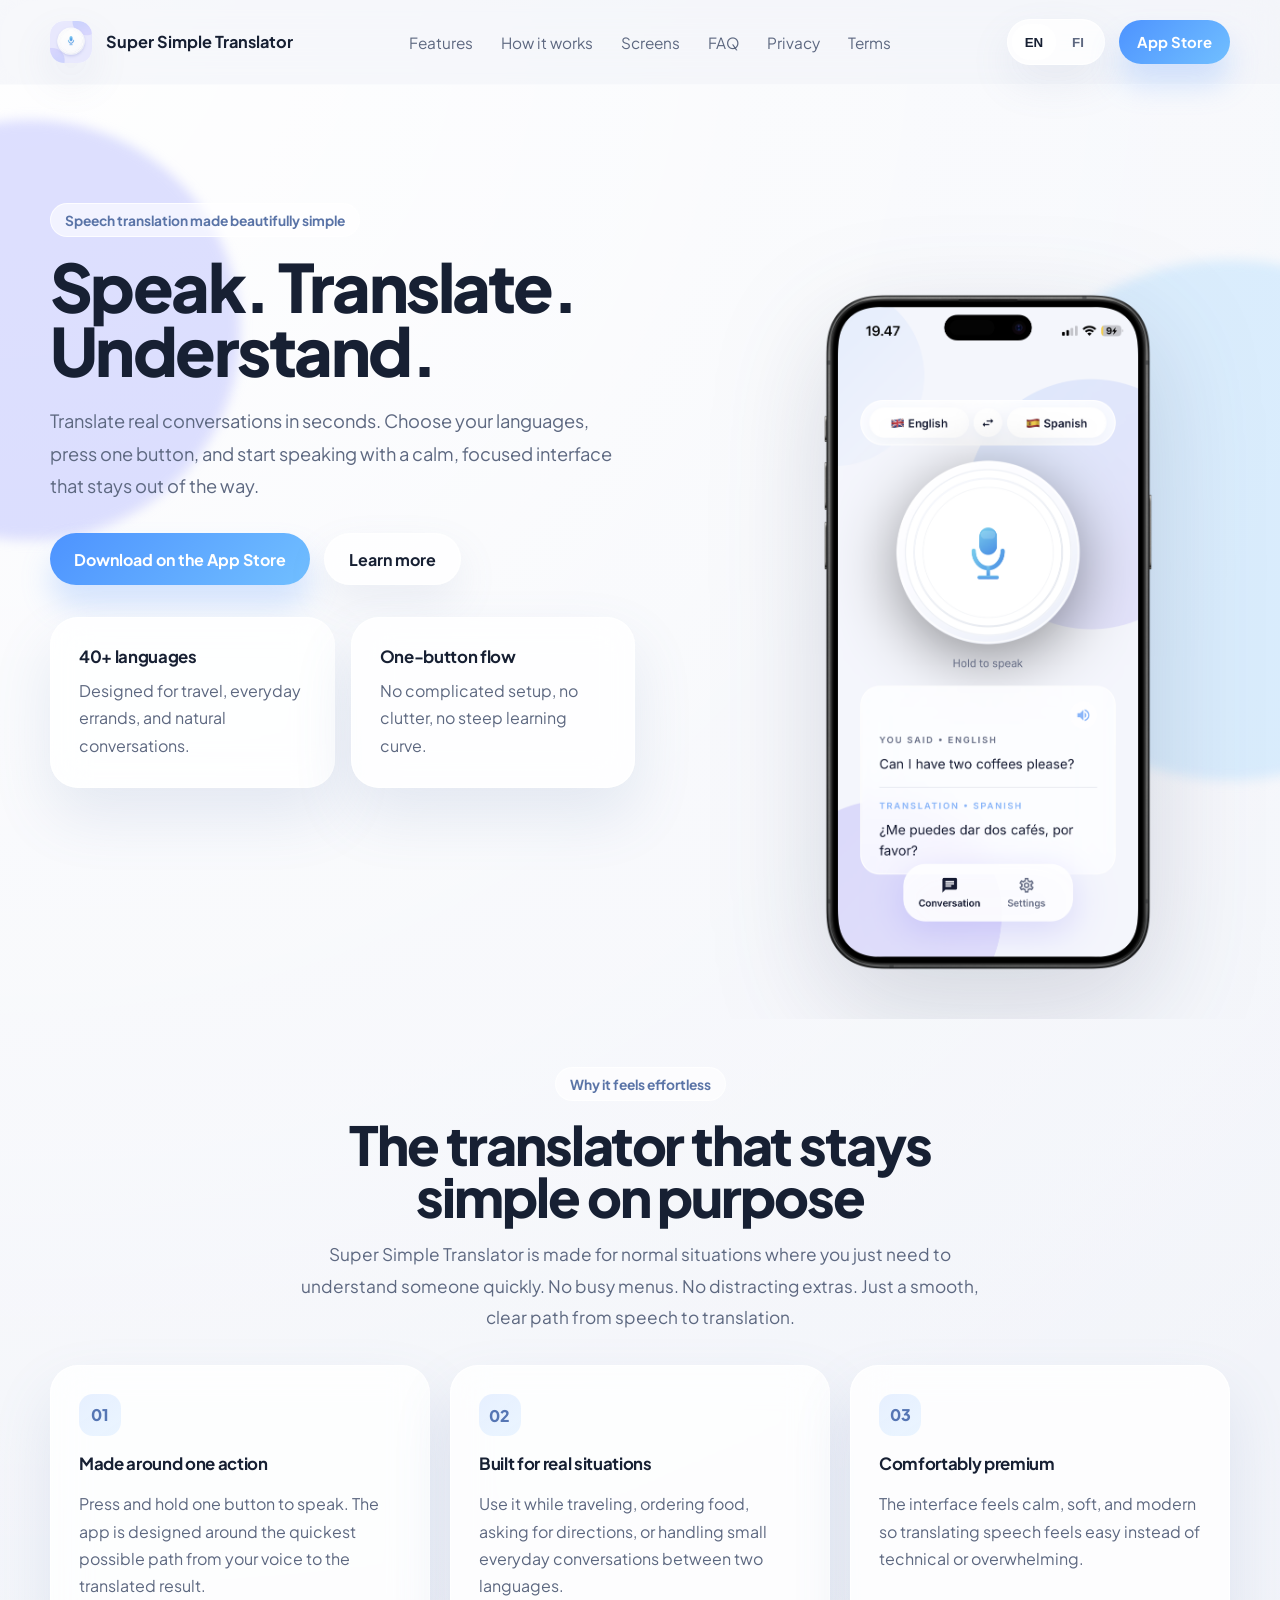
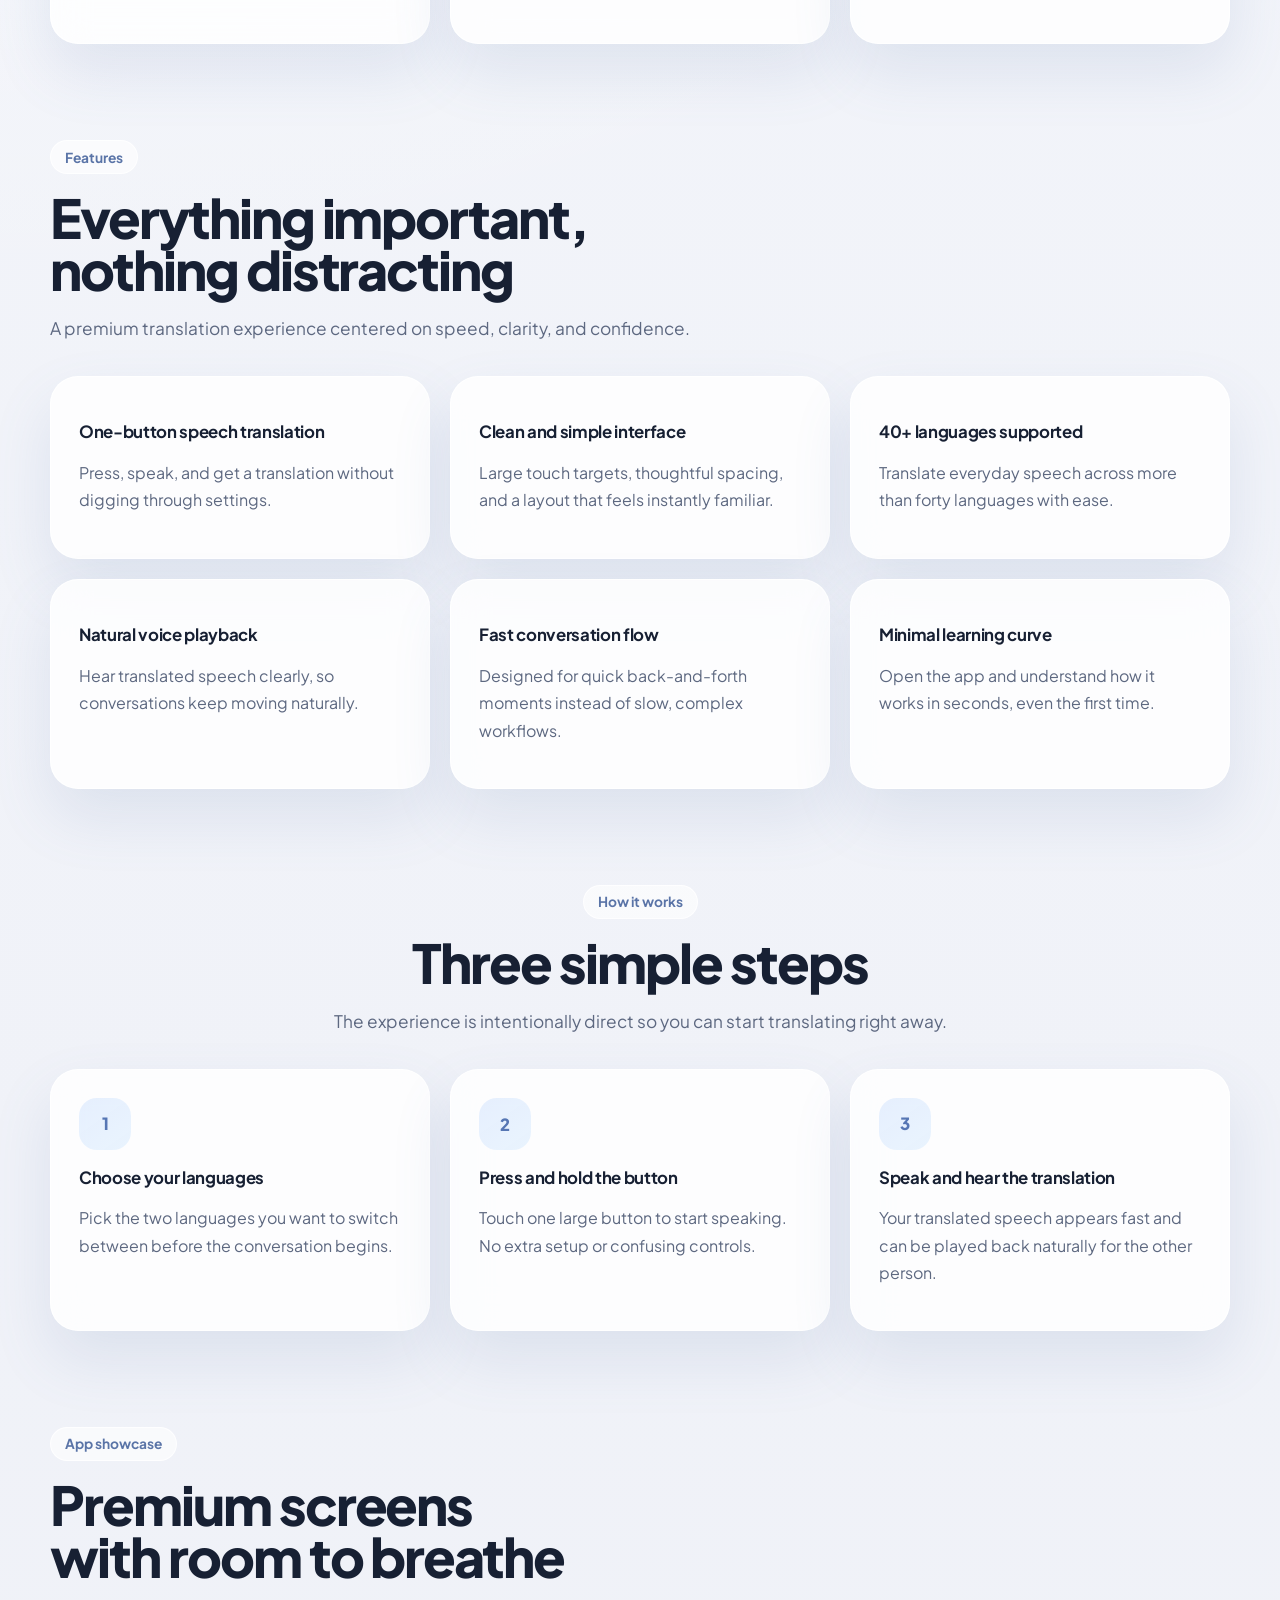
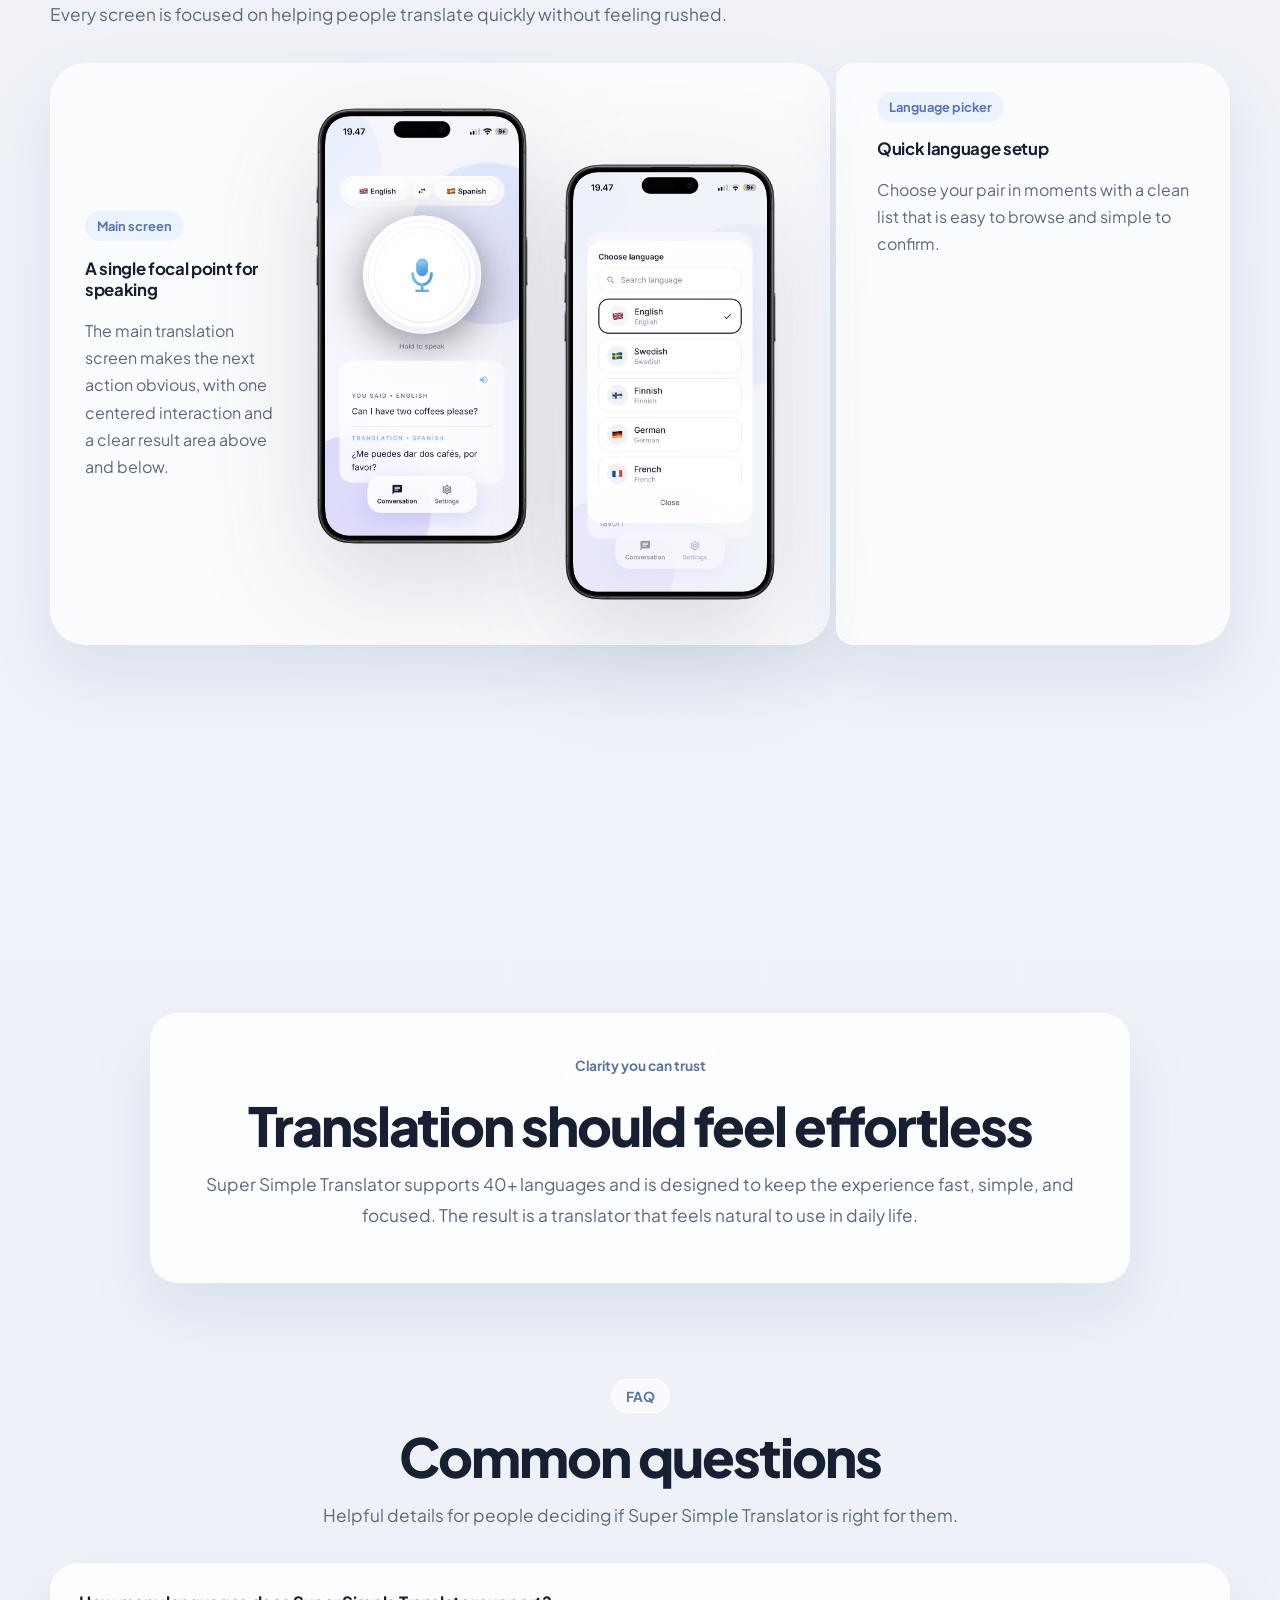
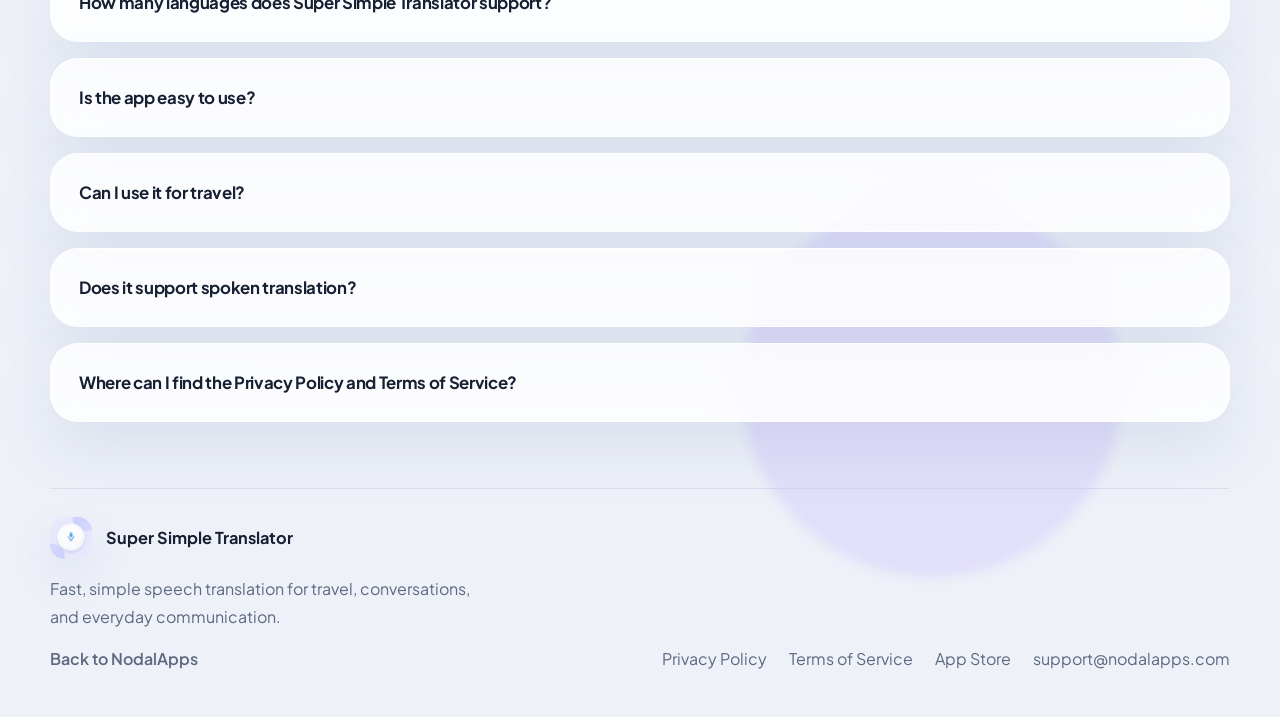
==== supersimpletranslator/index.html @ 5460073d "Move NodalApps link to footer" ====
<!DOCTYPE html>
<html lang="en" data-page="home">
<head>
  <meta charset="UTF-8">
  <meta name="viewport" content="width=device-width, initial-scale=1.0">
  <meta
    name="description"
    content="Super Simple Translator helps you translate speech in seconds. Choose your languages, press one button, and start speaking."
    data-i18n-attr="content"
    data-i18n="meta.description"
  >
  <title data-i18n="meta.title">Super Simple Translator</title>
  <link rel="icon" type="image/png" href="assets/app-icon.png">
  <link rel="apple-touch-icon" href="assets/app-icon.png">
  <link rel="preconnect" href="https://fonts.googleapis.com">
  <link rel="preconnect" href="https://fonts.gstatic.com" crossorigin>
  <link
    href="https://fonts.googleapis.com/css2?family=Plus+Jakarta+Sans:wght@400;500;600;700;800&display=swap"
    rel="stylesheet"
  >
  <link rel="stylesheet" href="styles.css">
</head>
<body>
  <div class="page-shell">
    <div class="ambient ambient-one"></div>
    <div class="ambient ambient-two"></div>
    <div class="ambient ambient-three"></div>

    <header class="site-header">
      <div class="container nav">
        <a class="brand" href="#top" aria-label="Super Simple Translator home">
          <span class="brand-mark brand-mark-image">
            <img src="assets/app-icon.png" alt="Super Simple Translator app icon">
          </span>
          <span class="brand-text-single" data-i18n="brand.full">Super Simple Translator</span>
        </a>

        <nav class="nav-links" aria-label="Primary">
          <a href="#features" data-i18n="nav.features">Features</a>
          <a href="#how-it-works" data-i18n="nav.how">How it works</a>
          <a href="#showcase" data-i18n="nav.screens">Screens</a>
          <a href="#faq" data-i18n="nav.faq">FAQ</a>
          <a href="privacy.html" data-i18n="nav.privacy">Privacy</a>
          <a href="terms.html" data-i18n="nav.terms">Terms</a>
        </nav>

        <div class="nav-actions">
          <div class="language-switcher" aria-label="Website language selector">
            <button class="language-button is-active" type="button" data-lang-choice="en">EN</button>
            <button class="language-button" type="button" data-lang-choice="fi">FI</button>
          </div>
          <a class="button button-small button-primary" href="#download" data-i18n="cta.appStore">App Store</a>
        </div>
      </div>
    </header>

    <main id="top">
      <section class="hero section">
        <div class="container hero-grid">
          <div class="hero-copy">
            <div class="eyebrow" data-i18n="hero.eyebrow">Speech translation made beautifully simple</div>
            <h1 data-i18n="hero.title">Speak. Translate. Understand.</h1>
            <p class="hero-subheadline" data-i18n="hero.subtitle">
              Translate real conversations in seconds. Choose your languages, press one button,
              and start speaking with a calm, focused interface that stays out of the way.
            </p>

            <div class="hero-actions" id="download">
              <a class="button button-primary" href="https://www.apple.com/app-store/" target="_blank" rel="noreferrer" data-i18n="cta.download">
                Download on the App Store
              </a>
              <a class="button button-secondary" href="#features" data-i18n="cta.learnMore">Learn more</a>
            </div>

            <div class="hero-points">
              <div class="soft-card stat-card">
                <strong data-i18n="hero.statLanguagesTitle">40+ languages</strong>
                <span data-i18n="hero.statLanguagesBody">Designed for travel, everyday errands, and natural conversations.</span>
              </div>
              <div class="soft-card stat-card">
                <strong data-i18n="hero.statFlowTitle">One-button flow</strong>
                <span data-i18n="hero.statFlowBody">No complicated setup, no clutter, no steep learning curve.</span>
              </div>
            </div>
          </div>

          <div class="hero-visual">
            <div class="phone-stack">
              <article class="iphone-card phone-primary float-slow screenshot-frame">
                <img src="assets/main-app.png" alt="Super Simple Translator conversation screen">
              </article>

            </div>
          </div>
        </div>
      </section>

      <section class="section">
        <div class="container">
          <div class="section-heading centered">
            <div class="eyebrow" data-i18n="value.eyebrow">Why it feels effortless</div>
            <h2 data-i18n="value.title">The translator that stays simple on purpose</h2>
            <p data-i18n="value.subtitle">
              Super Simple Translator is made for normal situations where you just need to
              understand someone quickly. No busy menus. No distracting extras. Just a smooth,
              clear path from speech to translation.
            </p>
          </div>

          <div class="value-grid">
            <article class="soft-card value-card reveal">
              <div class="icon-badge">01</div>
              <h3 data-i18n="value.card1Title">Made around one action</h3>
              <p data-i18n="value.card1Body">
                Press and hold one button to speak. The app is designed around the quickest
                possible path from your voice to the translated result.
              </p>
            </article>
            <article class="soft-card value-card reveal">
              <div class="icon-badge">02</div>
              <h3 data-i18n="value.card2Title">Built for real situations</h3>
              <p data-i18n="value.card2Body">
                Use it while traveling, ordering food, asking for directions, or handling small
                everyday conversations between two languages.
              </p>
            </article>
            <article class="soft-card value-card reveal">
              <div class="icon-badge">03</div>
              <h3 data-i18n="value.card3Title">Comfortably premium</h3>
              <p data-i18n="value.card3Body">
                The interface feels calm, soft, and modern so translating speech feels easy
                instead of technical or overwhelming.
              </p>
            </article>
          </div>
        </div>
      </section>

      <section class="section" id="features">
        <div class="container">
          <div class="section-heading">
            <div class="eyebrow" data-i18n="features.eyebrow">Features</div>
            <h2 data-i18n="features.title">Everything important, nothing distracting</h2>
            <p data-i18n="features.subtitle">A premium translation experience centered on speed, clarity, and confidence.</p>
          </div>

          <div class="features-grid">
            <article class="soft-card feature-card reveal">
              <h3 data-i18n="features.card1Title">One-button speech translation</h3>
              <p data-i18n="features.card1Body">Press, speak, and get a translation without digging through settings.</p>
            </article>
            <article class="soft-card feature-card reveal">
              <h3 data-i18n="features.card2Title">Clean and simple interface</h3>
              <p data-i18n="features.card2Body">Large touch targets, thoughtful spacing, and a layout that feels instantly familiar.</p>
            </article>
            <article class="soft-card feature-card reveal">
              <h3 data-i18n="features.card3Title">40+ languages supported</h3>
              <p data-i18n="features.card3Body">Translate everyday speech across more than forty languages with ease.</p>
            </article>
            <article class="soft-card feature-card reveal">
              <h3 data-i18n="features.card4Title">Natural voice playback</h3>
              <p data-i18n="features.card4Body">Hear translated speech clearly, so conversations keep moving naturally.</p>
            </article>
            <article class="soft-card feature-card reveal">
              <h3 data-i18n="features.card5Title">Fast conversation flow</h3>
              <p data-i18n="features.card5Body">Designed for quick back-and-forth moments instead of slow, complex workflows.</p>
            </article>
            <article class="soft-card feature-card reveal">
              <h3 data-i18n="features.card6Title">Minimal learning curve</h3>
              <p data-i18n="features.card6Body">Open the app and understand how it works in seconds, even the first time.</p>
            </article>
          </div>
        </div>
      </section>

      <section class="section" id="how-it-works">
        <div class="container">
          <div class="section-heading centered narrow">
            <div class="eyebrow" data-i18n="steps.eyebrow">How it works</div>
            <h2 data-i18n="steps.title">Three simple steps</h2>
            <p data-i18n="steps.subtitle">The experience is intentionally direct so you can start translating right away.</p>
          </div>

          <div class="steps-grid">
            <article class="soft-card step-card reveal">
              <span class="step-number">1</span>
              <h3 data-i18n="steps.card1Title">Choose your languages</h3>
              <p data-i18n="steps.card1Body">Pick the two languages you want to switch between before the conversation begins.</p>
            </article>
            <article class="soft-card step-card reveal">
              <span class="step-number">2</span>
              <h3 data-i18n="steps.card2Title">Press and hold the button</h3>
              <p data-i18n="steps.card2Body">Touch one large button to start speaking. No extra setup or confusing controls.</p>
            </article>
            <article class="soft-card step-card reveal">
              <span class="step-number">3</span>
              <h3 data-i18n="steps.card3Title">Speak and hear the translation</h3>
              <p data-i18n="steps.card3Body">Your translated speech appears fast and can be played back naturally for the other person.</p>
            </article>
          </div>
        </div>
      </section>

      <section class="section showcase-section" id="showcase">
        <div class="container">
          <div class="section-heading">
            <div class="eyebrow" data-i18n="showcase.eyebrow">App showcase</div>
            <h2 data-i18n="showcase.title">Premium screens with room to breathe</h2>
            <p data-i18n="showcase.subtitle">Every screen is focused on helping people translate quickly without feeling rushed.</p>
          </div>

          <div class="showcase-grid">
            <article class="showcase-card large-card reveal">
              <div class="showcase-copy">
                <span class="mini-pill" data-i18n="showcase.mainPill">Main screen</span>
                <h3 data-i18n="showcase.mainTitle">A single focal point for speaking</h3>
                <p data-i18n="showcase.mainBody">
                  The main translation screen makes the next action obvious, with one centered
                  interaction and a clear result area above and below.
                </p>
              </div>
              <div class="showcase-visual">
                <div class="showcase-phone-grid">
                  <div class="screenshot-frame screenshot-frame-compact">
                    <img src="assets/main-app.png" alt="Main conversation screen in Super Simple Translator">
                  </div>
                  <div class="screenshot-frame screenshot-frame-compact screenshot-offset">
                    <img src="assets/languages-preview.png" alt="Language selection screen in Super Simple Translator">
                  </div>
                </div>
              </div>
            </article>

            <article class="showcase-card reveal showcase-side-card">
              <span class="mini-pill" data-i18n="showcase.card1Pill">Language picker</span>
              <h3 data-i18n="showcase.card1Title">Quick language setup</h3>
              <p data-i18n="showcase.card1Body">Choose your pair in moments with a clean list that is easy to browse and simple to confirm.</p>
            </article>

            <article class="showcase-card reveal">
              <span class="mini-pill" data-i18n="showcase.card2Pill">Playback</span>
              <h3 data-i18n="showcase.card2Title">Hear it back naturally</h3>
              <p data-i18n="showcase.card2Body">Spoken translations help keep face-to-face communication smooth when time matters.</p>
            </article>

            <article class="showcase-card reveal">
              <span class="mini-pill" data-i18n="showcase.card3Pill">Focused UI</span>
              <h3 data-i18n="showcase.card3Title">Distraction-free by design</h3>
              <p data-i18n="showcase.card3Body">Soft cards, generous spacing, and minimal controls create a more relaxed experience.</p>
            </article>
          </div>
        </div>
      </section>

      <section class="section">
        <div class="container trust-panel soft-card">
          <div>
            <div class="eyebrow" data-i18n="trust.eyebrow">Clarity you can trust</div>
            <h2 data-i18n="trust.title">Translation should feel effortless</h2>
          </div>
          <p data-i18n="trust.body">
            Super Simple Translator supports 40+ languages and is designed to keep the experience
            fast, simple, and focused. The result is a translator that feels natural to use in daily life.
          </p>
        </div>
      </section>

      <section class="section" id="faq">
        <div class="container">
          <div class="section-heading centered narrow">
            <div class="eyebrow" data-i18n="faq.eyebrow">FAQ</div>
            <h2 data-i18n="faq.title">Common questions</h2>
            <p data-i18n="faq.subtitle">Helpful details for people deciding if Super Simple Translator is right for them.</p>
          </div>

          <div class="faq-list">
            <details class="soft-card faq-item reveal">
              <summary data-i18n="faq.q1">How many languages does Super Simple Translator support?</summary>
              <p data-i18n="faq.a1">Super Simple Translator supports 40+ languages for quick and simple speech translation.</p>
            </details>
            <details class="soft-card faq-item reveal">
              <summary data-i18n="faq.q2">Is the app easy to use?</summary>
              <p data-i18n="faq.a2">Yes. The experience is designed around a simple flow: choose your languages, press one button, and speak.</p>
            </details>
            <details class="soft-card faq-item reveal">
              <summary data-i18n="faq.q3">Can I use it for travel?</summary>
              <p data-i18n="faq.a3">Yes. It is especially useful for travel, short conversations, asking for directions, and everyday errands.</p>
            </details>
            <details class="soft-card faq-item reveal">
              <summary data-i18n="faq.q4">Does it support spoken translation?</summary>
              <p data-i18n="faq.a4">Yes. The app is built for speech translation and includes natural voice playback to help conversations continue smoothly.</p>
            </details>
            <details class="soft-card faq-item reveal">
              <summary data-i18n="faq.q5">Where can I find the Privacy Policy and Terms of Service?</summary>
              <p data-i18n="faq.a5">You can access both from the footer and navigation links on this site.</p>
            </details>
          </div>
        </div>
      </section>
    </main>

    <footer class="site-footer">
      <div class="container footer-grid">
        <div>
          <a class="brand footer-brand" href="#top">
            <span class="brand-mark brand-mark-image">
              <img src="assets/app-icon.png" alt="Super Simple Translator app icon">
            </span>
            <span class="brand-text-single" data-i18n="brand.full">Super Simple Translator</span>
          </a>
          <p class="footer-copy" data-i18n="footer.copy">
            Fast, simple speech translation for travel, conversations, and everyday communication.
          </p>
          <a class="footer-home-link" href="/">Back to NodalApps</a>
        </div>

        <div class="footer-links">
          <a href="privacy.html" data-i18n="footer.privacy">Privacy Policy</a>
          <a href="terms.html" data-i18n="footer.terms">Terms of Service</a>
          <a href="https://www.apple.com/app-store/" target="_blank" rel="noreferrer" data-i18n="footer.appStore">App Store</a>
          <a href="mailto:support@nodalapps.com">support@nodalapps.com</a>
        </div>
      </div>
    </footer>
  </div>

  <script src="script.js"></script>
</body>
</html>
---- supersimpletranslator/styles.css ----
:root {
  --bg: #f0f2f8;
  --surface: rgba(255, 255, 255, 0.82);
  --text: #172033;
  --muted: #5d6880;
  --shadow: 0 28px 60px rgba(102, 126, 176, 0.14);
  --shadow-soft: 0 18px 40px rgba(122, 141, 181, 0.12);
  --primary: #6ca8ff;
  --primary-strong: #4d93ff;
  --secondary: #8f9fff;
  --cyan: #82dff4;
  --blob-a: rgba(164, 169, 255, 0.36);
  --blob-b: rgba(160, 214, 255, 0.34);
  --blob-c: rgba(203, 187, 255, 0.34);
  --radius-xl: 36px;
  --radius-lg: 28px;
  --container: 1180px;
}

*,
*::before,
*::after {
  box-sizing: border-box;
}

html {
  scroll-behavior: smooth;
}

body {
  margin: 0;
  font-family: "Plus Jakarta Sans", "SF Pro Display", "Segoe UI", sans-serif;
  color: var(--text);
  background:
    radial-gradient(circle at top left, rgba(255, 255, 255, 0.95), transparent 34%),
    linear-gradient(180deg, #f4f6fb 0%, var(--bg) 50%, #eef1f8 100%);
  min-height: 100vh;
}

a {
  color: inherit;
  text-decoration: none;
}

a,
button,
summary {
  -webkit-tap-highlight-color: transparent;
}

a:focus-visible,
button:focus-visible,
summary:focus-visible {
  outline: 2px solid rgba(92, 145, 255, 0.8);
  outline-offset: 4px;
}

.page-shell,
.legal-shell {
  position: relative;
  overflow: hidden;
}

.container {
  width: min(calc(100% - 40px), var(--container));
  margin: 0 auto;
}

.section {
  position: relative;
  padding: 48px 0;
}

.site-header {
  position: sticky;
  top: 0;
  z-index: 30;
  backdrop-filter: blur(20px);
  background: rgba(240, 242, 248, 0.55);
  border-bottom: 1px solid rgba(255, 255, 255, 0.4);
}

.nav {
  display: flex;
  align-items: center;
  justify-content: space-between;
  gap: 24px;
  min-height: 84px;
}

.brand {
  display: inline-flex;
  align-items: center;
  gap: 14px;
  flex-shrink: 0;
}

.brand-mark {
  width: 42px;
  height: 42px;
  border-radius: 14px;
  position: relative;
  background: linear-gradient(145deg, rgba(255, 255, 255, 0.96), rgba(214, 228, 255, 0.92));
  box-shadow: inset 0 1px 0 rgba(255, 255, 255, 0.9), var(--shadow-soft);
}

.brand-mark span {
  position: absolute;
  inset: 10px;
  border-radius: 12px;
}

.brand-mark-image {
  overflow: hidden;
  background: rgba(255, 255, 255, 0.72);
}

.brand-mark-image img {
  width: 100%;
  height: 100%;
  object-fit: cover;
  display: block;
}

.brand-mark span:first-child {
  background: linear-gradient(145deg, rgba(117, 167, 255, 0.95), rgba(132, 222, 245, 0.95));
  transform: translate(-3px, 3px);
}

.brand-mark span:last-child {
  background: linear-gradient(145deg, rgba(151, 166, 255, 0.98), rgba(191, 176, 255, 0.98));
  transform: translate(5px, -5px);
  mix-blend-mode: multiply;
}

.brand-text {
  display: grid;
  gap: 2px;
  font-size: 0.85rem;
  color: var(--muted);
}

.brand-text strong {
  font-size: 0.98rem;
  color: var(--text);
}

.brand-text-single {
  display: inline-flex;
  align-items: center;
  font-size: 1.02rem;
  line-height: 1;
  font-weight: 700;
  color: var(--text);
  white-space: nowrap;
}

.nav-links {
  display: flex;
  align-items: center;
  justify-content: center;
  flex: 1;
  gap: 28px;
  color: var(--muted);
  font-size: 0.96rem;
}

.nav-actions {
  display: flex;
  align-items: center;
  gap: 14px;
}

.language-switcher {
  display: inline-flex;
  align-items: center;
  padding: 4px;
  border-radius: 999px;
  background: rgba(255, 255, 255, 0.72);
  border: 1px solid rgba(255, 255, 255, 0.92);
  box-shadow: var(--shadow-soft);
}

.language-button {
  border: 0;
  background: transparent;
  color: var(--muted);
  min-width: 44px;
  height: 36px;
  padding: 0 12px;
  border-radius: 999px;
  font-weight: 700;
  cursor: pointer;
  transition: background 180ms ease, color 180ms ease, transform 180ms ease;
}

.language-button:hover {
  color: var(--text);
}

.language-button.is-active {
  color: var(--text);
  background: rgba(255, 255, 255, 0.96);
}

.nav-links a,
.footer-links a {
  transition: color 180ms ease, opacity 180ms ease;
}

.nav-links a:hover,
.nav-links a[aria-current="page"],
.footer-links a:hover {
  color: var(--text);
}

.button {
  display: inline-flex;
  align-items: center;
  justify-content: center;
  min-height: 52px;
  padding: 0 24px;
  border-radius: 999px;
  font-weight: 700;
  transition: transform 220ms ease, box-shadow 220ms ease, background 220ms ease;
}

.button:hover {
  transform: translateY(-2px);
}

.button-primary {
  color: white;
  background: linear-gradient(135deg, var(--primary-strong), #71bfff);
  box-shadow: 0 20px 30px rgba(109, 164, 255, 0.28);
}

.button-secondary {
  color: var(--text);
  background: rgba(255, 255, 255, 0.78);
  box-shadow: var(--shadow-soft);
  border: 1px solid rgba(255, 255, 255, 0.9);
}

.button-small {
  min-height: 44px;
  padding: 0 18px;
  font-size: 0.93rem;
}

.button-home-link {
  min-width: 0;
  padding-inline: 16px;
}

.hero {
  overflow: hidden;
  padding-top: 118px;
  padding-bottom: 56px;
}

.hero-grid {
  display: grid;
  grid-template-columns: minmax(0, 1.02fr) minmax(0, 0.98fr);
  gap: 32px;
  align-items: start;
}

.eyebrow {
  display: inline-flex;
  align-items: center;
  min-height: 34px;
  padding: 0 14px;
  border-radius: 999px;
  background: rgba(255, 255, 255, 0.62);
  border: 1px solid rgba(255, 255, 255, 0.8);
  color: #5a74a7;
  font-size: 0.86rem;
  font-weight: 700;
}

.hero-copy h1,
.section-heading h2,
.trust-panel h2,
.legal-card h1 {
  margin: 18px 0 0;
  font-size: clamp(2.8rem, 5.2vw, 5rem);
  line-height: 0.96;
  letter-spacing: -0.038em;
  font-weight: 800;
  text-wrap: balance;
}

.hero-subheadline,
.section-heading p,
.trust-panel p,
.legal-card p,
.legal-section p {
  color: var(--muted);
  font-size: 1.08rem;
  line-height: 1.8;
}

.hero-subheadline {
  max-width: 620px;
  margin: 22px 0 0;
  font-size: 1.14rem;
}

.hero-actions {
  display: flex;
  flex-wrap: wrap;
  gap: 14px;
  margin-top: 30px;
}

.hero-points {
  display: grid;
  grid-template-columns: repeat(2, minmax(0, 1fr));
  gap: 16px;
  margin-top: 32px;
}

.soft-card {
  background: var(--surface);
  backdrop-filter: blur(18px);
  border: 1px solid rgba(255, 255, 255, 0.9);
  box-shadow: var(--shadow);
  border-radius: var(--radius-lg);
}

.stat-card,
.value-card,
.feature-card,
.step-card,
.showcase-card,
.faq-item,
.legal-card,
.trust-panel {
  padding: 28px;
}

.stat-card strong,
.feature-card h3,
.value-card h3,
.step-card h3,
.showcase-card h3,
.screen-summary h3,
.legal-section h2,
.faq-item summary {
  font-size: 1.05rem;
  font-weight: 700;
  letter-spacing: -0.02em;
}

.stat-card span,
.feature-card p,
.value-card p,
.step-card p,
.showcase-card p,
.screen-summary p,
.faq-item p,
.footer-copy {
  display: block;
  margin-top: 10px;
  color: var(--muted);
  line-height: 1.7;
}

.hero-visual {
  position: relative;
  min-height: 760px;
}

.phone-stack {
  position: relative;
  height: 100%;
}

.iphone-card {
  position: absolute;
}

.screenshot-frame {
  width: 356px;
  filter: drop-shadow(0 36px 56px rgba(51, 60, 94, 0.18));
}

.screenshot-frame img {
  width: 100%;
  height: auto;
  display: block;
}

.screenshot-frame-compact {
  width: 230px;
}

.showcase-phone-grid {
  position: relative;
  display: flex;
  align-items: flex-start;
  gap: 18px;
  padding-right: 10px;
}

.screenshot-offset {
  margin-top: 56px;
}

.phone-primary {
  right: 64px;
  top: 76px;
}

.mini-pill {
  display: inline-flex;
  align-items: center;
  min-height: 30px;
  padding: 0 12px;
  border-radius: 999px;
  background: rgba(126, 178, 255, 0.12);
  color: #5576b8;
  font-size: 0.8rem;
  font-weight: 700;
}

.iphone-device {
  width: 312px;
  padding: 14px;
  border-radius: 42px;
  background: linear-gradient(180deg, #20273a, #090b11);
  box-shadow: 0 32px 55px rgba(47, 58, 93, 0.26);
}

.iphone-device.compact {
  width: 280px;
}

.iphone-notch {
  width: 34%;
  height: 26px;
  margin: 0 auto -12px;
  border-radius: 0 0 18px 18px;
  background: rgba(10, 12, 17, 0.94);
  position: relative;
  z-index: 2;
}

.screen {
  position: relative;
  min-height: 636px;
  padding: 30px 24px 28px;
  border-radius: 30px;
  overflow: hidden;
  background:
    radial-gradient(circle at top right, rgba(149, 194, 255, 0.75), transparent 28%),
    radial-gradient(circle at bottom left, rgba(194, 183, 255, 0.65), transparent 36%),
    linear-gradient(180deg, #f8fbff 0%, #eef3ff 45%, #f6f8ff 100%);
}

.screen-main::before,
.screen-summary::before,
.alt-screen::before {
  content: "";
  position: absolute;
  width: 220px;
  height: 220px;
  border-radius: 50%;
  filter: blur(4px);
  opacity: 0.75;
}

.screen-main::before {
  top: -70px;
  right: -40px;
  background: rgba(183, 192, 255, 0.6);
}

.screen-summary::before {
  bottom: -80px;
  left: -30px;
  background: rgba(145, 221, 245, 0.52);
}

.screen-header,
.screen-footer {
  display: flex;
  align-items: center;
  justify-content: space-between;
  color: #5b6780;
  font-size: 0.9rem;
  font-weight: 700;
}

.translation-card {
  padding: 18px;
  border-radius: 24px;
  background: rgba(255, 255, 255, 0.78);
  box-shadow: 0 20px 30px rgba(150, 165, 198, 0.15);
  border: 1px solid rgba(255, 255, 255, 0.95);
}

.translation-card.incoming {
  margin-top: 42px;
}

.translation-card.outgoing {
  margin-top: 32px;
  background: linear-gradient(180deg, rgba(255, 255, 255, 0.84), rgba(241, 247, 255, 0.92));
}

.translation-card label {
  display: block;
  font-size: 0.8rem;
  font-weight: 700;
  color: #6780af;
  text-transform: uppercase;
  letter-spacing: 0.08em;
}

.translation-card p {
  margin: 12px 0 0;
  font-size: 1.26rem;
  line-height: 1.45;
  font-weight: 700;
  letter-spacing: -0.03em;
}

.record-button {
  position: relative;
  width: 152px;
  height: 152px;
  margin: 42px auto 0;
}

.small-record {
  width: 124px;
  height: 124px;
}

.record-ring,
.record-core {
  position: absolute;
  inset: 0;
  border-radius: 50%;
}

.record-ring {
  background: radial-gradient(circle, rgba(129, 190, 255, 0.28), rgba(129, 190, 255, 0.02) 72%);
  animation: pulse 3.2s ease-in-out infinite;
}

.record-core {
  inset: 18px;
  background: linear-gradient(135deg, var(--primary-strong), var(--cyan));
  box-shadow: inset 0 1px 0 rgba(255, 255, 255, 0.6), 0 20px 35px rgba(108, 168, 255, 0.35);
}

.screen-footer {
  margin-top: 38px;
}

.screen-summary {
  display: flex;
  flex-direction: column;
  gap: 24px;
}

.screen-summary h3 {
  margin: 0;
  font-size: 1.9rem;
  line-height: 1.12;
}

.summary-list {
  display: grid;
  gap: 18px;
}

.summary-item {
  display: grid;
  grid-template-columns: 14px 1fr;
  gap: 14px;
  align-items: start;
}

.summary-dot {
  width: 14px;
  height: 14px;
  border-radius: 50%;
  background: linear-gradient(135deg, var(--primary), var(--cyan));
  margin-top: 4px;
}

.section-heading {
  max-width: 720px;
  margin-bottom: 32px;
}

.section-heading.centered,
.trust-panel {
  text-align: center;
  margin-left: auto;
  margin-right: auto;
}

.section-heading.narrow {
  max-width: 640px;
}

.section-heading h2,
.trust-panel h2 {
  font-size: clamp(2.2rem, 4.2vw, 4rem);
}

.value-grid,
.features-grid,
.steps-grid {
  display: grid;
  gap: 20px;
}

.value-grid,
.features-grid,
.steps-grid {
  grid-template-columns: repeat(3, minmax(0, 1fr));
}

.icon-badge,
.step-number {
  display: inline-grid;
  place-items: center;
  width: 42px;
  height: 42px;
  border-radius: 14px;
  background: linear-gradient(145deg, rgba(111, 167, 255, 0.16), rgba(164, 212, 255, 0.22));
  color: #5676b4;
  font-weight: 800;
}

.step-number {
  width: 52px;
  height: 52px;
  border-radius: 18px;
  font-size: 1.05rem;
}

.showcase-section {
  padding-bottom: 60px;
}

.showcase-grid {
  display: grid;
  grid-template-columns: repeat(3, minmax(0, 1fr));
  gap: 20px;
}

.showcase-card {
  background: rgba(255, 255, 255, 0.72);
  border: 1px solid rgba(255, 255, 255, 0.9);
  border-radius: var(--radius-xl);
  box-shadow: var(--shadow);
  transition: transform 220ms ease, box-shadow 220ms ease;
}

.large-card {
  grid-column: span 2;
  display: grid;
  grid-template-columns: minmax(0, 1fr) auto;
  gap: 24px;
  align-items: center;
  padding: 34px;
}

.showcase-side-card {
  margin-left: -14px;
  border-top-left-radius: 18px;
  border-bottom-left-radius: 18px;
  padding-left: 40px;
}

.showcase-copy p {
  max-width: 440px;
}

.trust-panel {
  max-width: 980px;
  padding: 34px;
}

.faq-list {
  display: grid;
  gap: 16px;
}

.faq-item summary {
  list-style: none;
  cursor: pointer;
}

.faq-item summary::-webkit-details-marker {
  display: none;
}

.faq-item[open] {
  background: rgba(255, 255, 255, 0.9);
}

.value-card,
.feature-card,
.step-card,
.showcase-card,
.faq-item {
  transition: transform 220ms ease, box-shadow 220ms ease, background 220ms ease;
}

.value-card:hover,
.feature-card:hover,
.step-card:hover,
.showcase-card:hover,
.faq-item:hover {
  transform: translateY(-4px);
  box-shadow: 0 26px 52px rgba(102, 126, 176, 0.18);
}

.site-footer {
  padding: 18px 0 48px;
}

.footer-grid {
  display: flex;
  align-items: flex-end;
  justify-content: space-between;
  gap: 24px;
  padding: 28px 0 0;
  border-top: 1px solid rgba(120, 140, 180, 0.18);
}

.footer-brand {
  margin-bottom: 16px;
}

.footer-copy {
  max-width: 420px;
  margin: 0;
}

.footer-home-link {
  display: inline-flex;
  margin-top: 18px;
  color: var(--muted);
  font-weight: 600;
  transition: color 180ms ease;
}

.footer-home-link:hover {
  color: var(--text);
}

.footer-links {
  display: flex;
  flex-wrap: wrap;
  justify-content: flex-end;
  gap: 14px 22px;
  color: var(--muted);
}

.ambient {
  position: absolute;
  border-radius: 50%;
  filter: blur(6px);
  pointer-events: none;
  animation: drift 16s ease-in-out infinite;
}

.ambient-one {
  width: 420px;
  height: 420px;
  left: -180px;
  top: 120px;
  background: var(--blob-a);
}

.ambient-two {
  width: 520px;
  height: 520px;
  right: -210px;
  top: 260px;
  background: var(--blob-b);
  animation-duration: 18s;
}

.ambient-three {
  width: 380px;
  height: 380px;
  left: 58%;
  bottom: 140px;
  background: var(--blob-c);
  animation-duration: 22s;
}

.float-slow {
  animation: floatY 7.4s ease-in-out infinite;
}

.float-medium {
  animation: floatY 6.2s ease-in-out infinite;
}

.float-fast {
  animation: floatY 5.2s ease-in-out infinite;
}

.reveal {
  opacity: 0;
  transform: translateY(24px);
  transition: opacity 700ms ease, transform 700ms ease;
}

.reveal.is-visible {
  opacity: 1;
  transform: translateY(0);
}

.legal-card {
  max-width: 860px;
  padding: 40px;
  margin-top: 28px;
}

.legal-card h1 {
  font-size: clamp(2.5rem, 4.4vw, 4rem);
}

.legal-section + .legal-section {
  margin-top: 28px;
}

@keyframes pulse {
  0%,
  100% {
    transform: scale(1);
    opacity: 0.88;
  }
  50% {
    transform: scale(1.08);
    opacity: 0.55;
  }
}

@keyframes drift {
  0%,
  100% {
    transform: translate3d(0, 0, 0);
  }
  50% {
    transform: translate3d(0, -20px, 0);
  }
}

@keyframes floatY {
  0%,
  100% {
    transform: translateY(0);
  }
  50% {
    transform: translateY(-18px);
  }
}

@media (max-width: 1120px) {
  .hero-grid,
  .large-card {
    grid-template-columns: 1fr;
  }

  .hero-visual {
    min-height: 940px;
  }

  .phone-primary {
    right: 50%;
    transform: translateX(50%);
    top: 70px;
  }

  .features-grid,
  .value-grid,
  .steps-grid,
  .showcase-grid {
    grid-template-columns: repeat(2, minmax(0, 1fr));
  }

  .large-card {
    grid-column: span 2;
  }
}

@media (max-width: 840px) {
  .hero-grid {
    align-items: start;
  }

  .nav {
    flex-wrap: wrap;
    align-items: center;
    padding: 14px 0;
  }

  .brand {
    min-width: 0;
  }

  .brand-text-single {
    font-size: 0.96rem;
  }

  .nav-actions {
    margin-left: auto;
  }

  .nav-links {
    order: 3;
    flex-basis: 100%;
    justify-content: flex-start;
    overflow-x: auto;
    gap: 18px;
    padding: 2px 2px 6px;
    scrollbar-width: none;
  }

  .nav-links::-webkit-scrollbar {
    display: none;
  }

  .hero {
    padding-top: 96px;
  }

  .hero-copy h1,
  .section-heading h2,
  .trust-panel h2,
  .legal-card h1 {
    line-height: 1.02;
    letter-spacing: -0.03em;
  }

  .hero-points,
  .features-grid,
  .value-grid,
  .steps-grid,
  .showcase-grid,
  .large-card {
    grid-template-columns: 1fr;
  }

  .hero-visual {
    min-height: 820px;
    margin-top: 24px;
  }

  .phone-primary {
    right: auto;
    left: 50%;
    transform: translateX(-50%);
    top: 44px;
  }

  .showcase-side-card {
    margin-left: 0;
    border-top-left-radius: var(--radius-xl);
    border-bottom-left-radius: var(--radius-xl);
    padding-left: 28px;
  }

  .footer-grid {
    flex-direction: column;
    align-items: flex-start;
  }

  .footer-links {
    justify-content: flex-start;
  }
}

@media (max-width: 560px) {
  .container {
    width: min(calc(100% - 26px), var(--container));
  }

  .site-header {
    position: sticky;
  }

  .section {
    padding: 34px 0;
  }

  .hero-subheadline,
  .section-heading p,
  .trust-panel p,
  .legal-card p,
  .legal-section p {
    font-size: 1rem;
    line-height: 1.7;
  }

  .button {
    width: 100%;
  }

  .nav {
    gap: 12px;
  }

  .brand {
    width: 100%;
  }

  .brand-text-single {
    font-size: 0.92rem;
  }

  .hero-copy h1,
  .section-heading h2,
  .trust-panel h2,
  .legal-card h1 {
    font-size: clamp(2rem, 10vw, 3rem);
    letter-spacing: -0.022em;
    text-wrap: pretty;
  }

  .nav-actions {
    width: 100%;
    justify-content: space-between;
    align-items: center;
    gap: 10px;
  }

  .language-switcher {
    flex-shrink: 0;
  }

  .nav-actions .button {
    width: auto;
    min-width: 0;
    flex: 1;
    padding-inline: 14px;
  }

  .nav-links {
    font-size: 0.92rem;
    gap: 16px;
  }

  .hero-actions {
    flex-direction: column;
  }

  .hero-visual {
    min-height: 560px;
  }

  .phone-primary {
    top: 26px;
  }

  .iphone-device {
    width: min(100%, 292px);
  }

  .iphone-device.compact {
    width: min(100%, 260px);
  }

  .screenshot-frame {
    width: min(100%, 280px);
  }

  .screenshot-frame-compact {
    width: min(43vw, 170px);
  }

  .showcase-phone-grid {
    justify-content: center;
    gap: 12px;
  }

  .screen {
    min-height: 594px;
    padding: 26px 20px 24px;
  }

  .screen-summary h3 {
    font-size: 1.6rem;
  }

  .translation-card p {
    font-size: 1.1rem;
  }

  .record-button {
    width: 132px;
    height: 132px;
  }

  .hero-copy,
  .section-heading.centered,
  .trust-panel {
    text-align: left;
  }

  .hero-points {
    gap: 12px;
  }
}

@media (prefers-reduced-motion: reduce) {
  html {
    scroll-behavior: auto;
  }

  *,
  *::before,
  *::after {
    animation-duration: 0.01ms !important;
    animation-iteration-count: 1 !important;
    transition-duration: 0.01ms !important;
  }
}
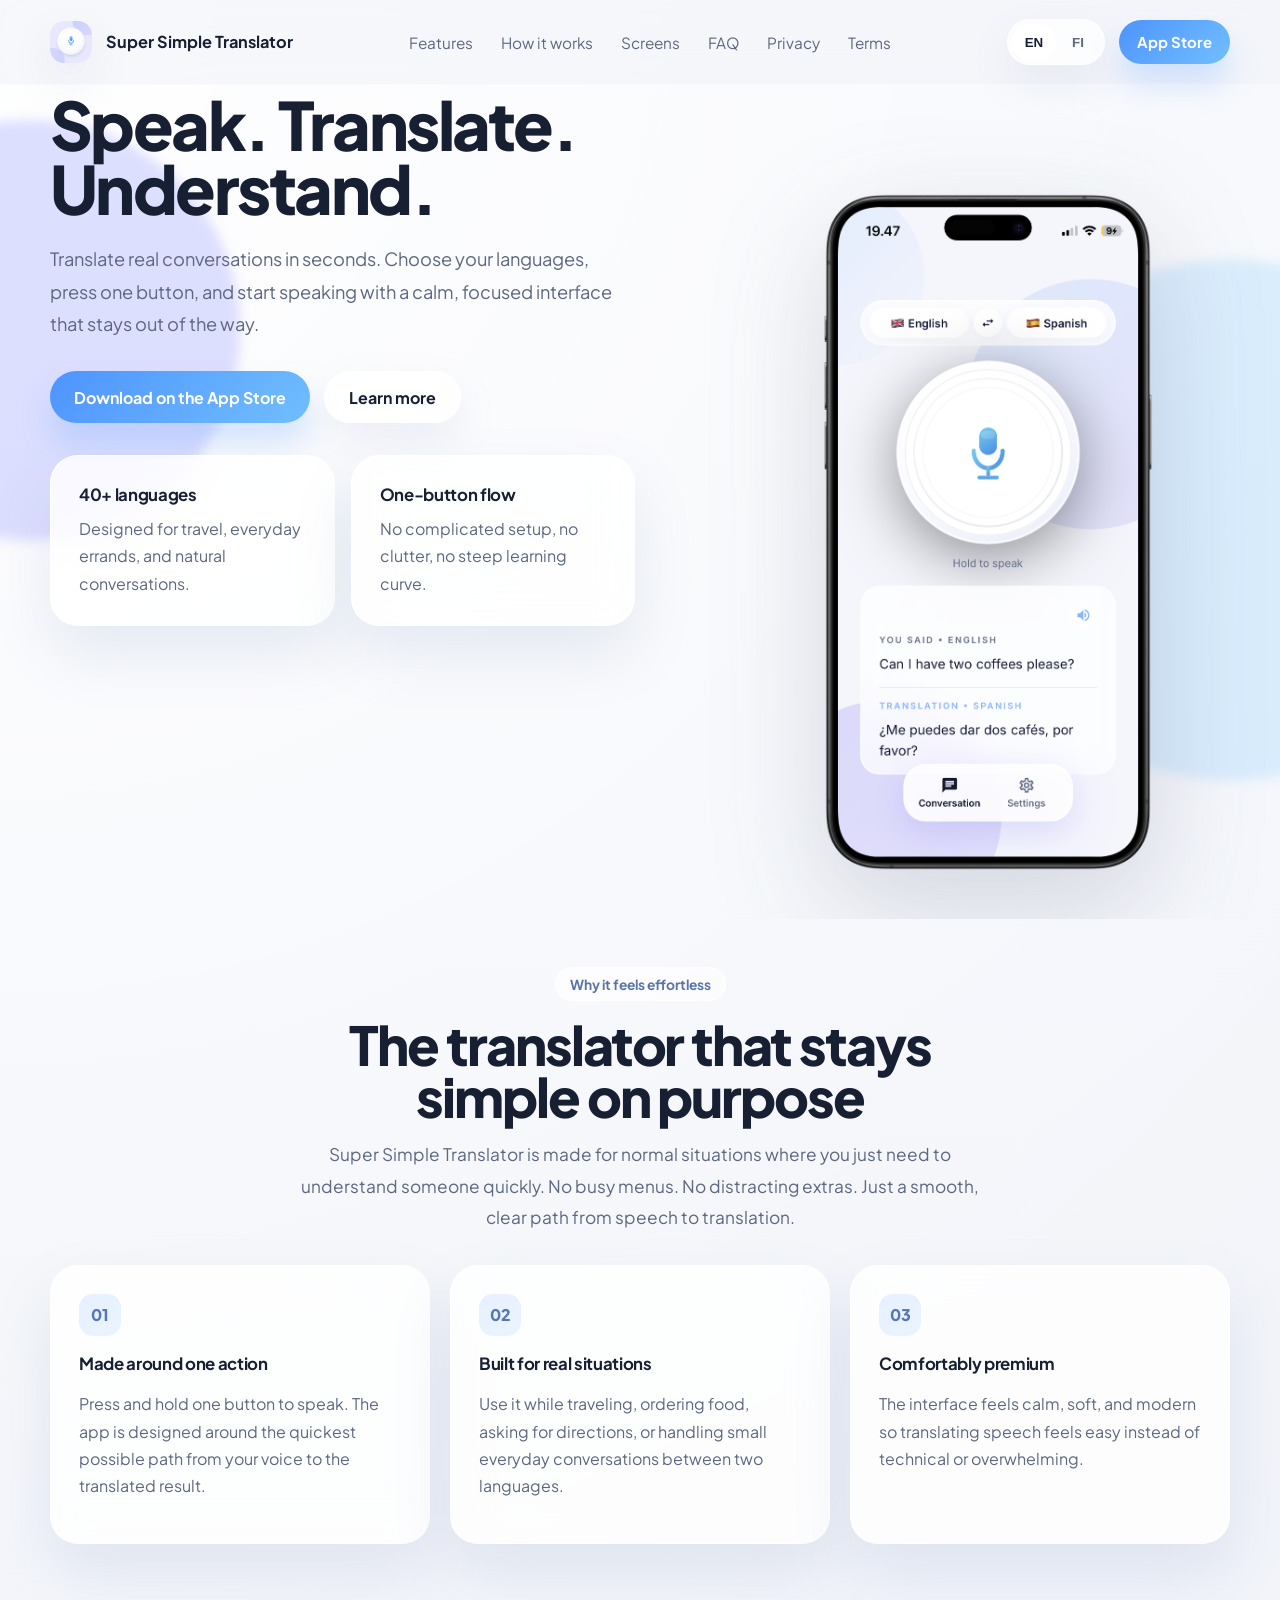
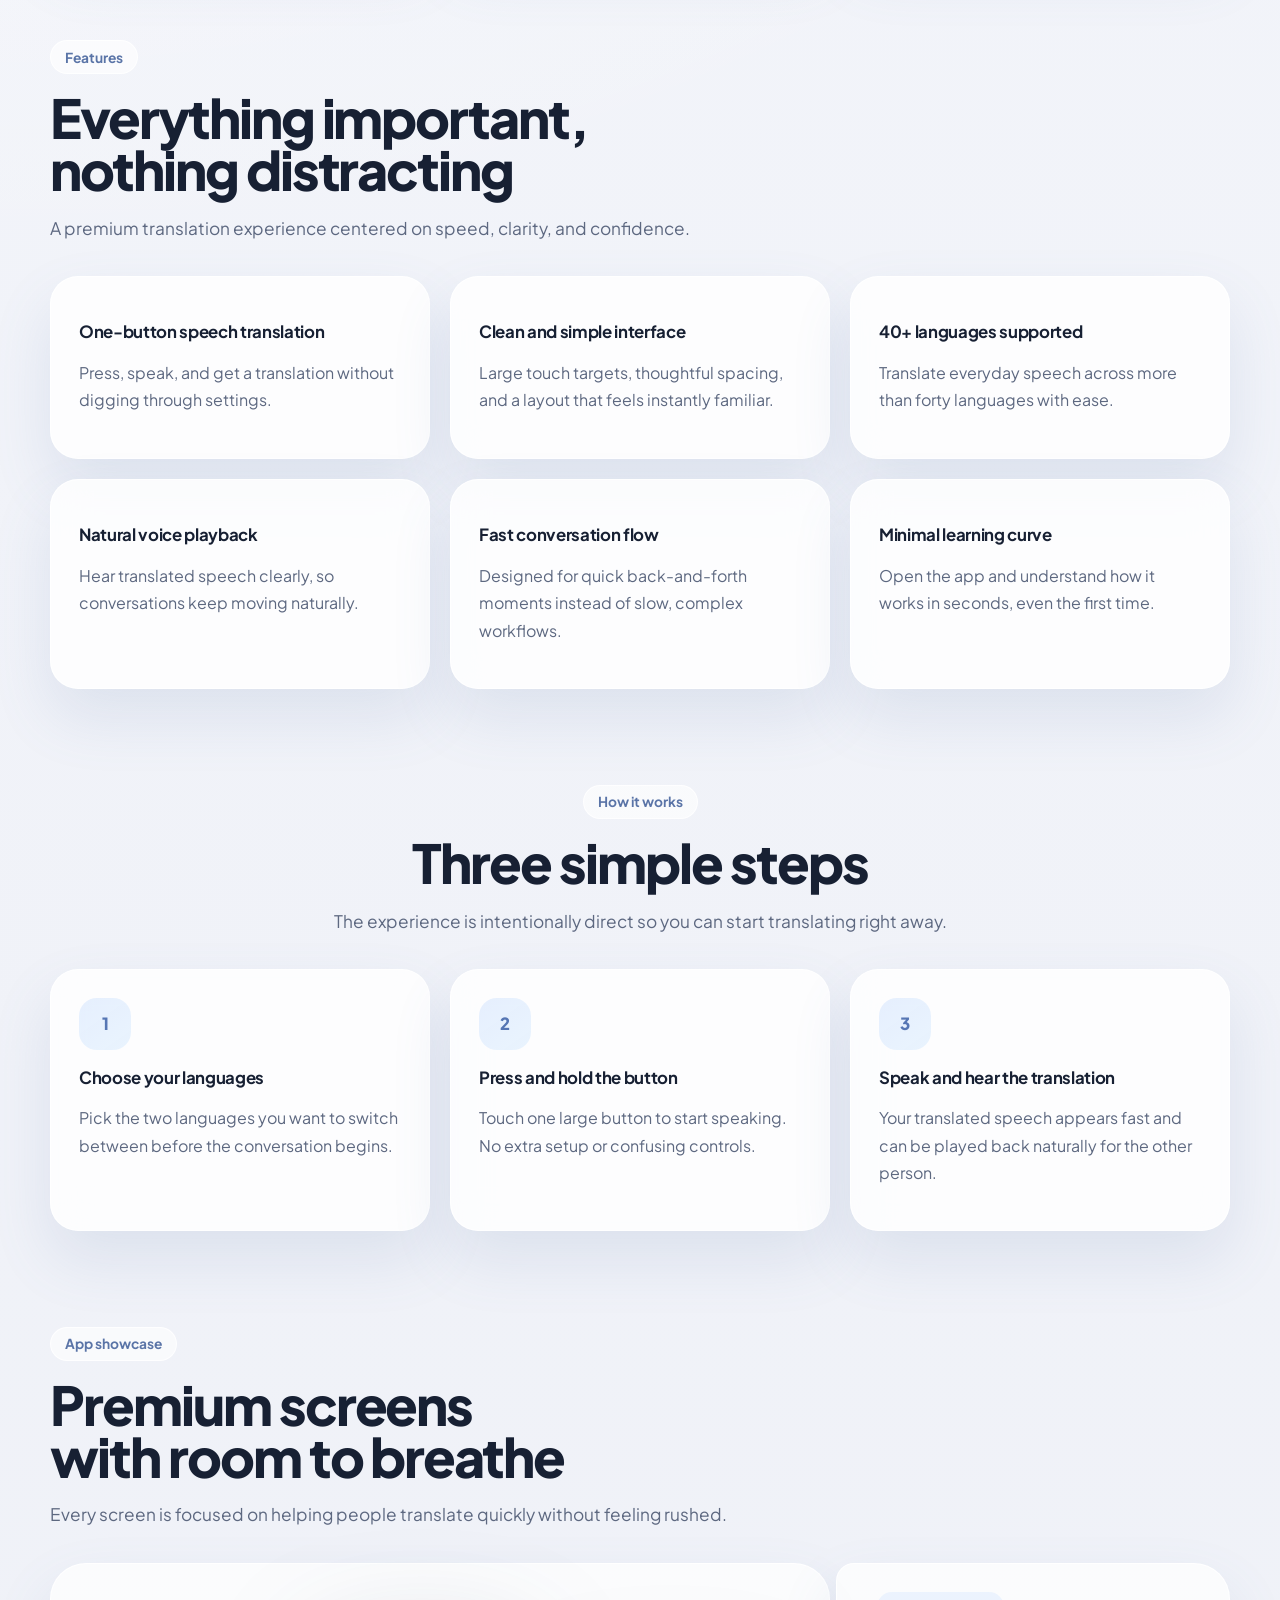
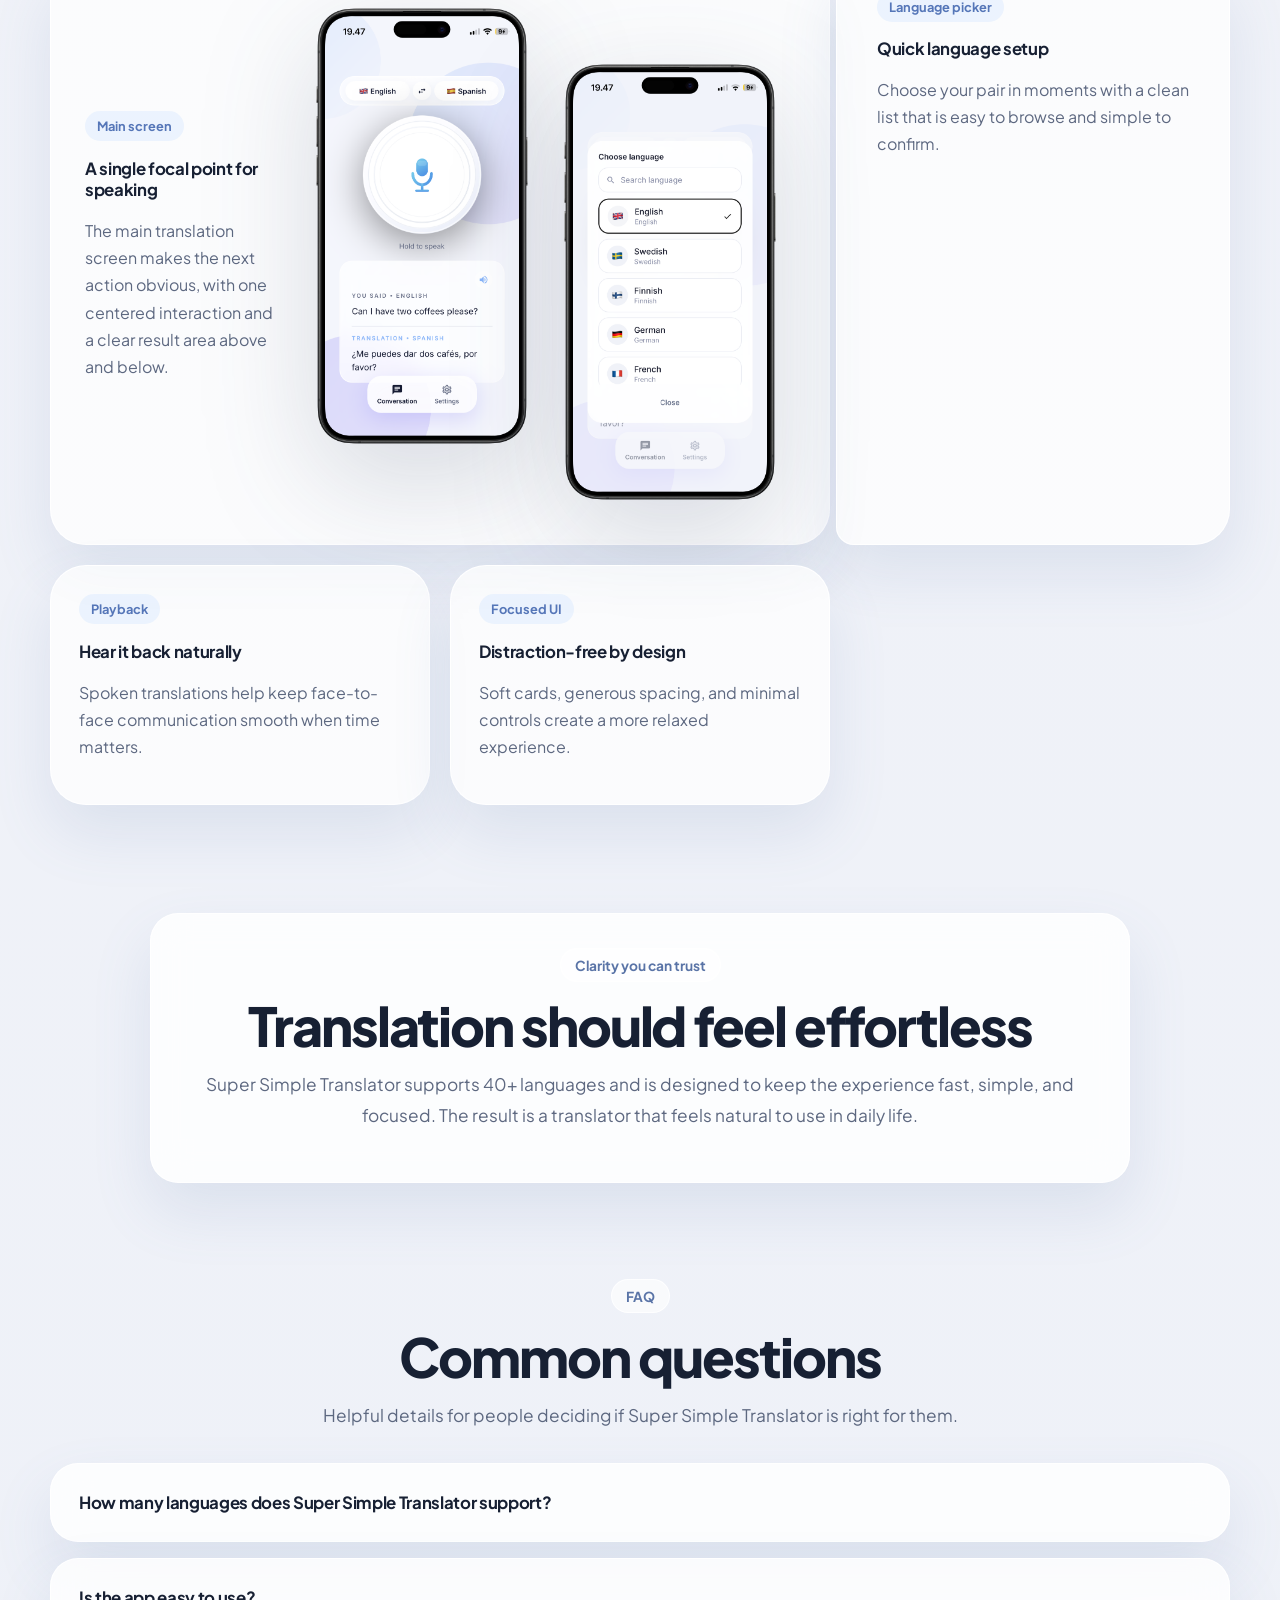
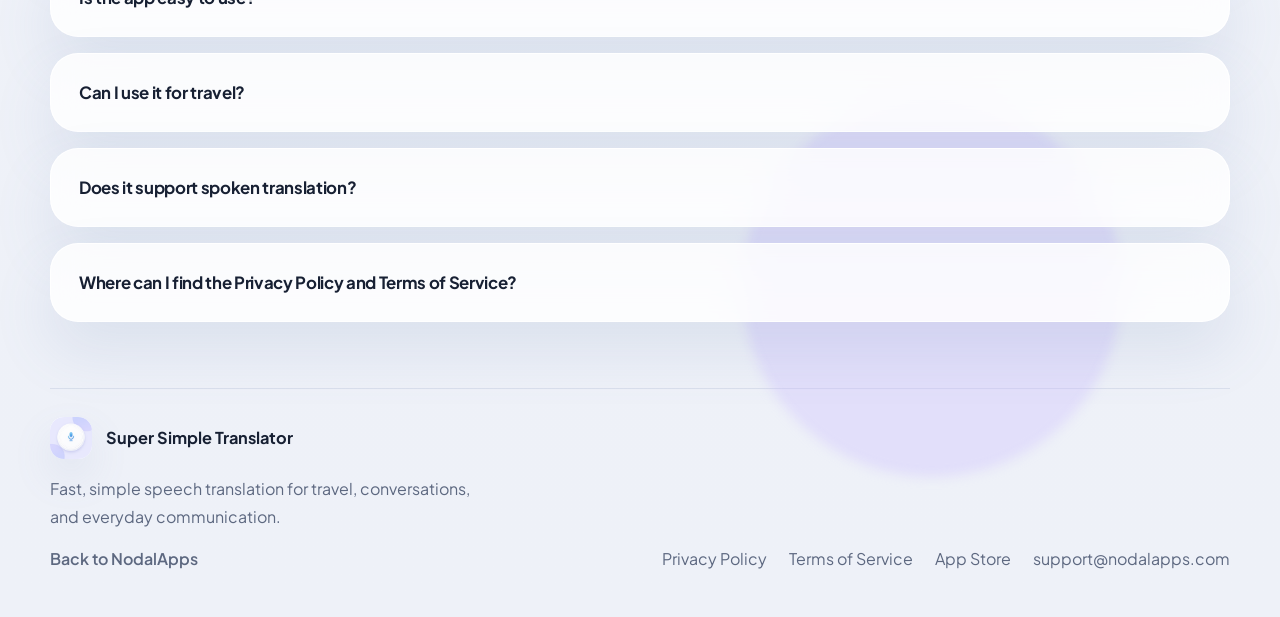
==== commit 938a5685: "Remove hero eyebrow text" ====
--- a/supersimpletranslator/index.html
+++ b/supersimpletranslator/index.html
@@ -58,7 +58,6 @@
       <section class="hero section">
         <div class="container hero-grid">
           <div class="hero-copy">
-            <div class="eyebrow" data-i18n="hero.eyebrow">Speech translation made beautifully simple</div>
             <h1 data-i18n="hero.title">Speak. Translate. Understand.</h1>
             <p class="hero-subheadline" data-i18n="hero.subtitle">
               Translate real conversations in seconds. Choose your languages, press one button,
--- a/supersimpletranslator/styles.css
+++ b/supersimpletranslator/styles.css
@@ -255,7 +255,7 @@
 
 .hero {
   overflow: hidden;
-  padding-top: 118px;
+  padding-top: 18px;
   padding-bottom: 56px;
 }
 
@@ -264,6 +264,10 @@
   grid-template-columns: minmax(0, 1.02fr) minmax(0, 0.98fr);
   gap: 32px;
   align-items: start;
+}
+
+.hero-copy {
+  margin-top: -28px;
 }
 
 .eyebrow {
@@ -935,7 +939,7 @@
   }
 
   .hero {
-    padding-top: 96px;
+    padding-top: 24px;
   }
 
   .hero-copy h1,
@@ -960,6 +964,10 @@
     margin-top: 24px;
   }
 
+  .hero-copy {
+    margin-top: -18px;
+  }
+
   .phone-primary {
     right: auto;
     left: 50%;
@@ -1066,6 +1074,10 @@
     top: 26px;
   }
 
+  .hero-copy {
+    margin-top: -8px;
+  }
+
   .iphone-device {
     width: min(100%, 292px);
   }
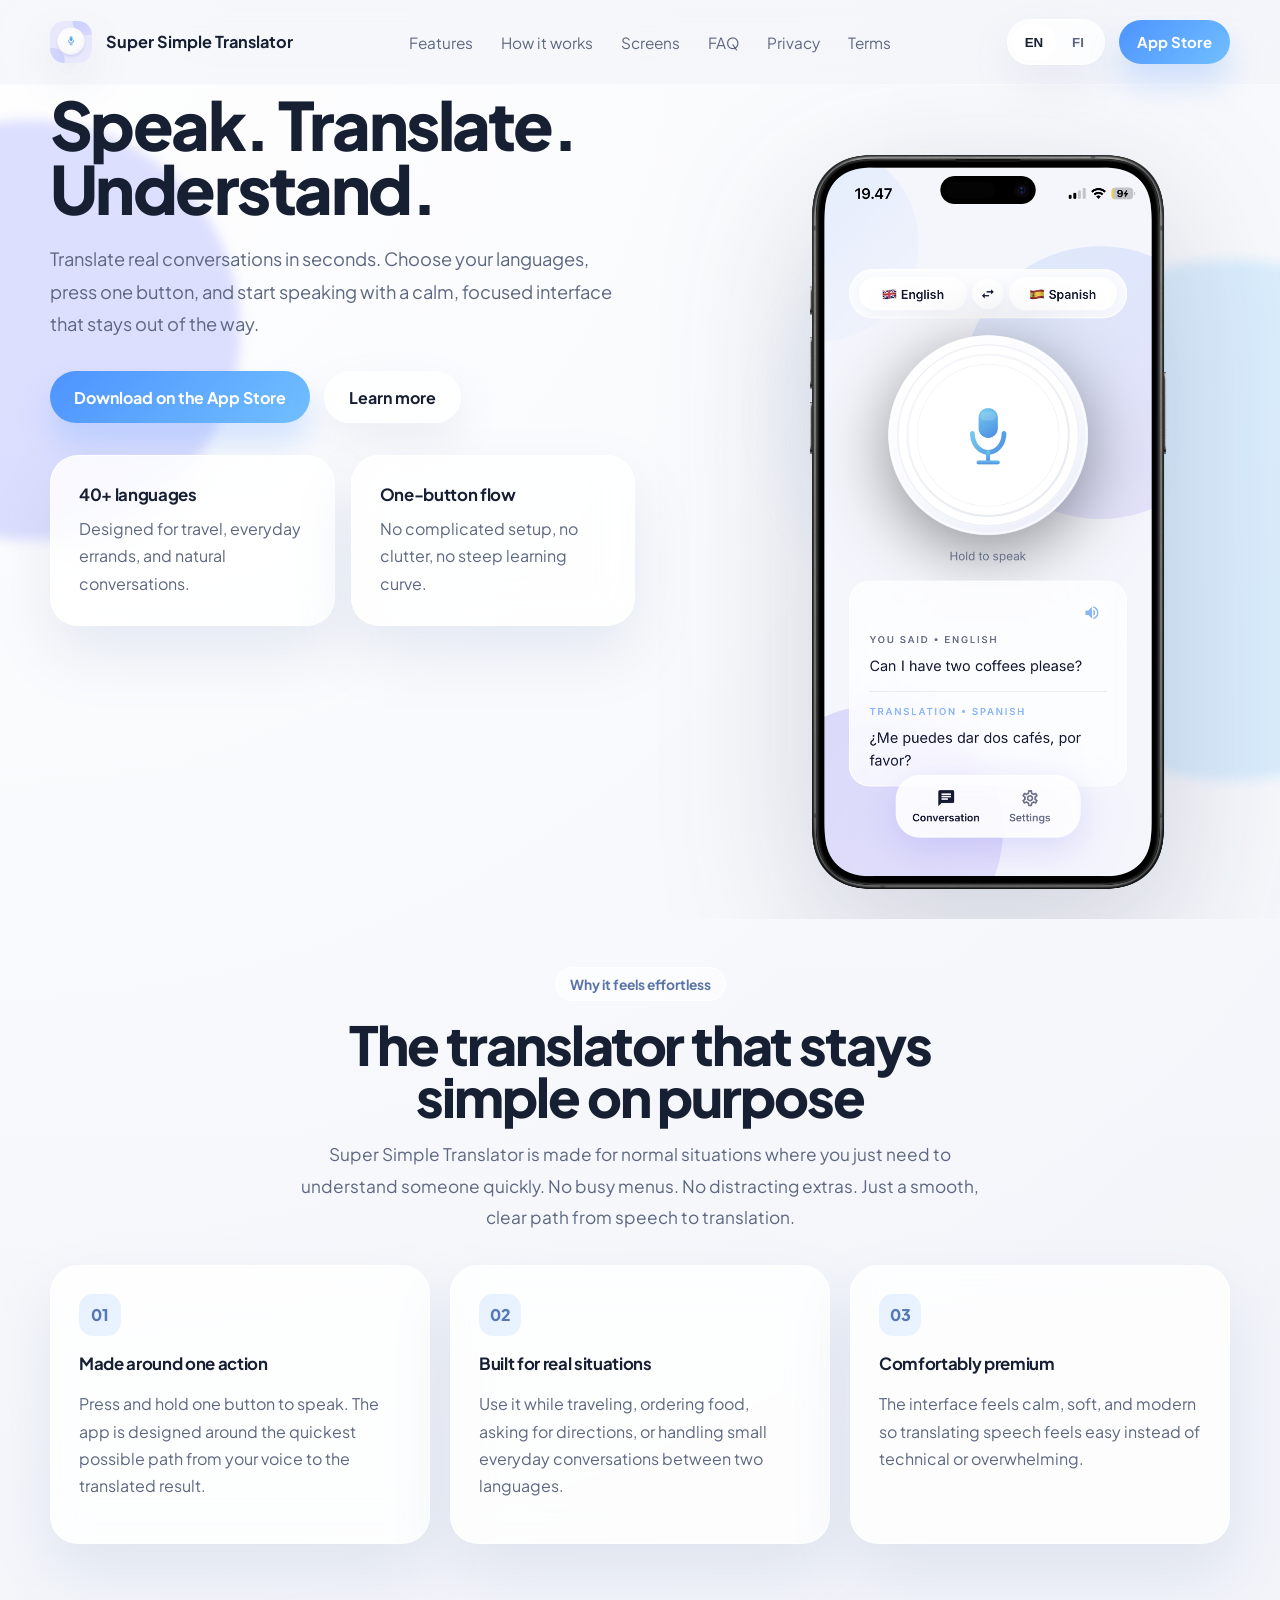
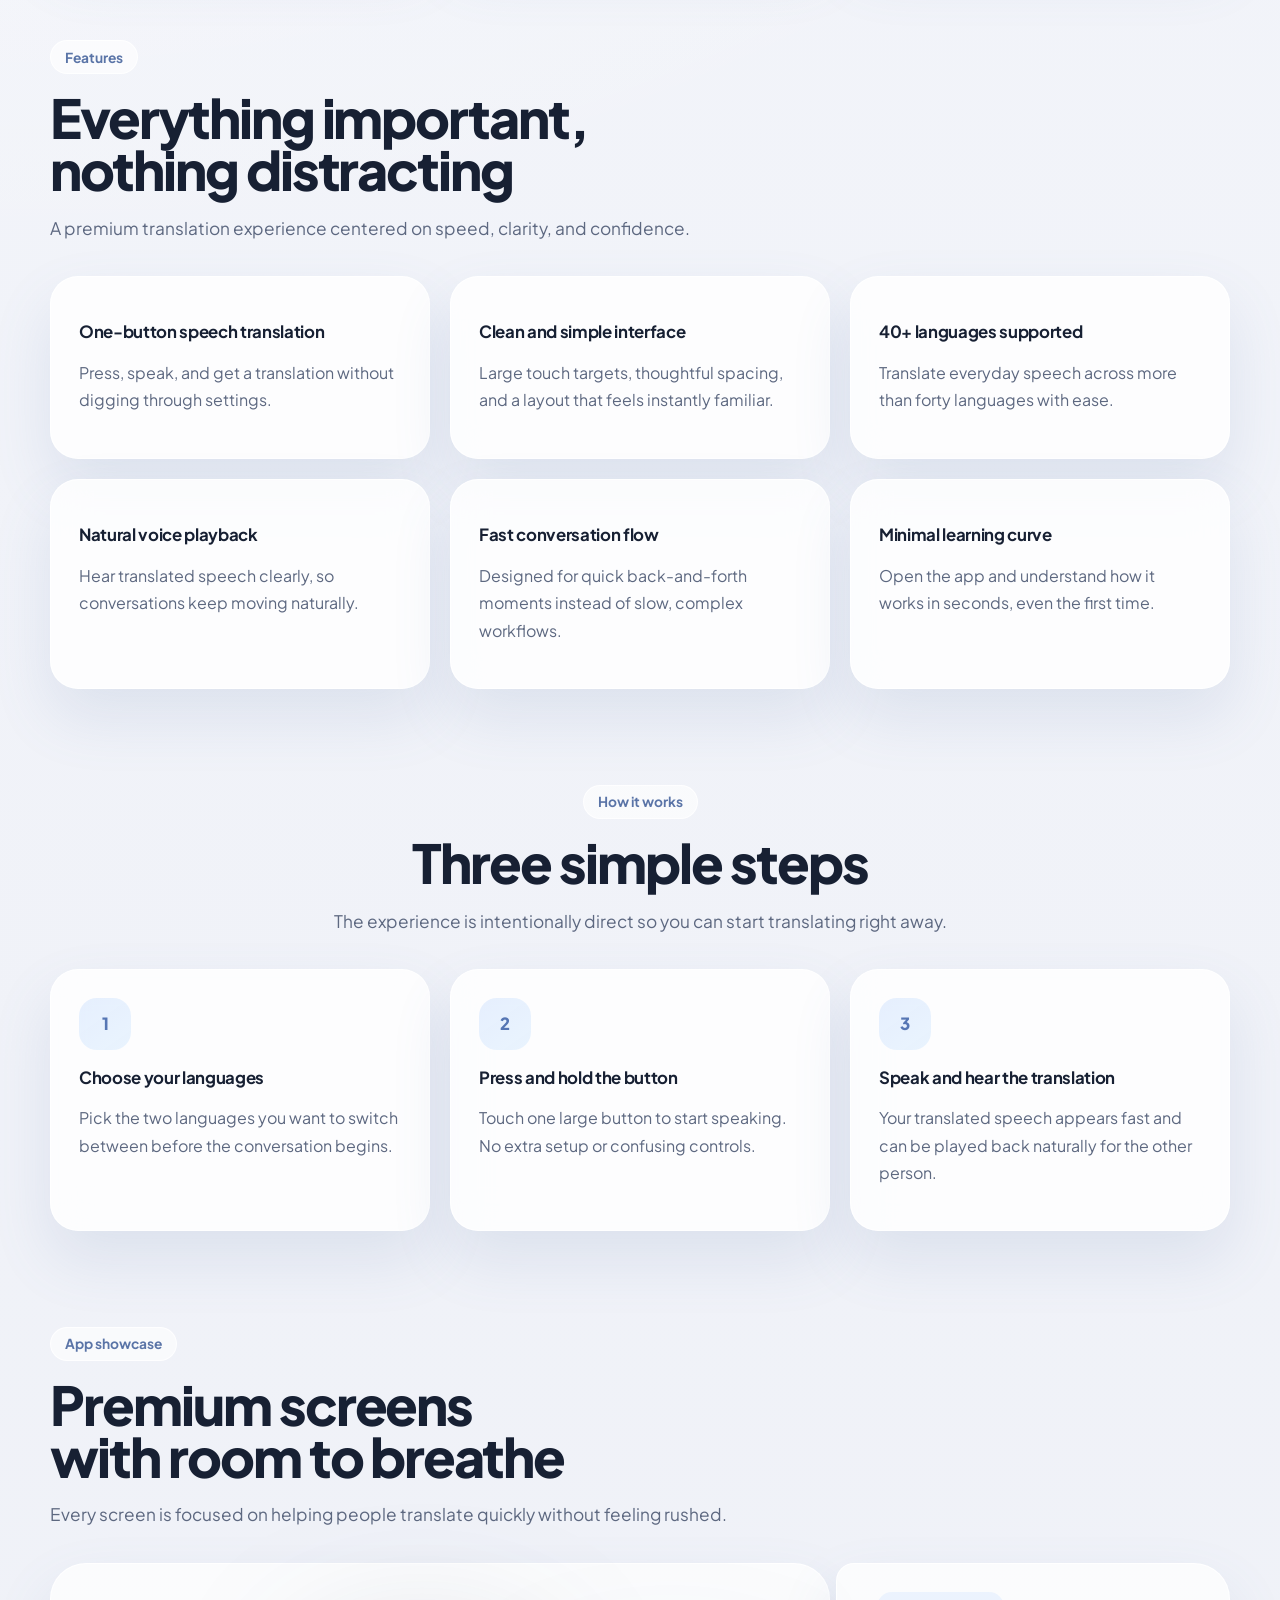
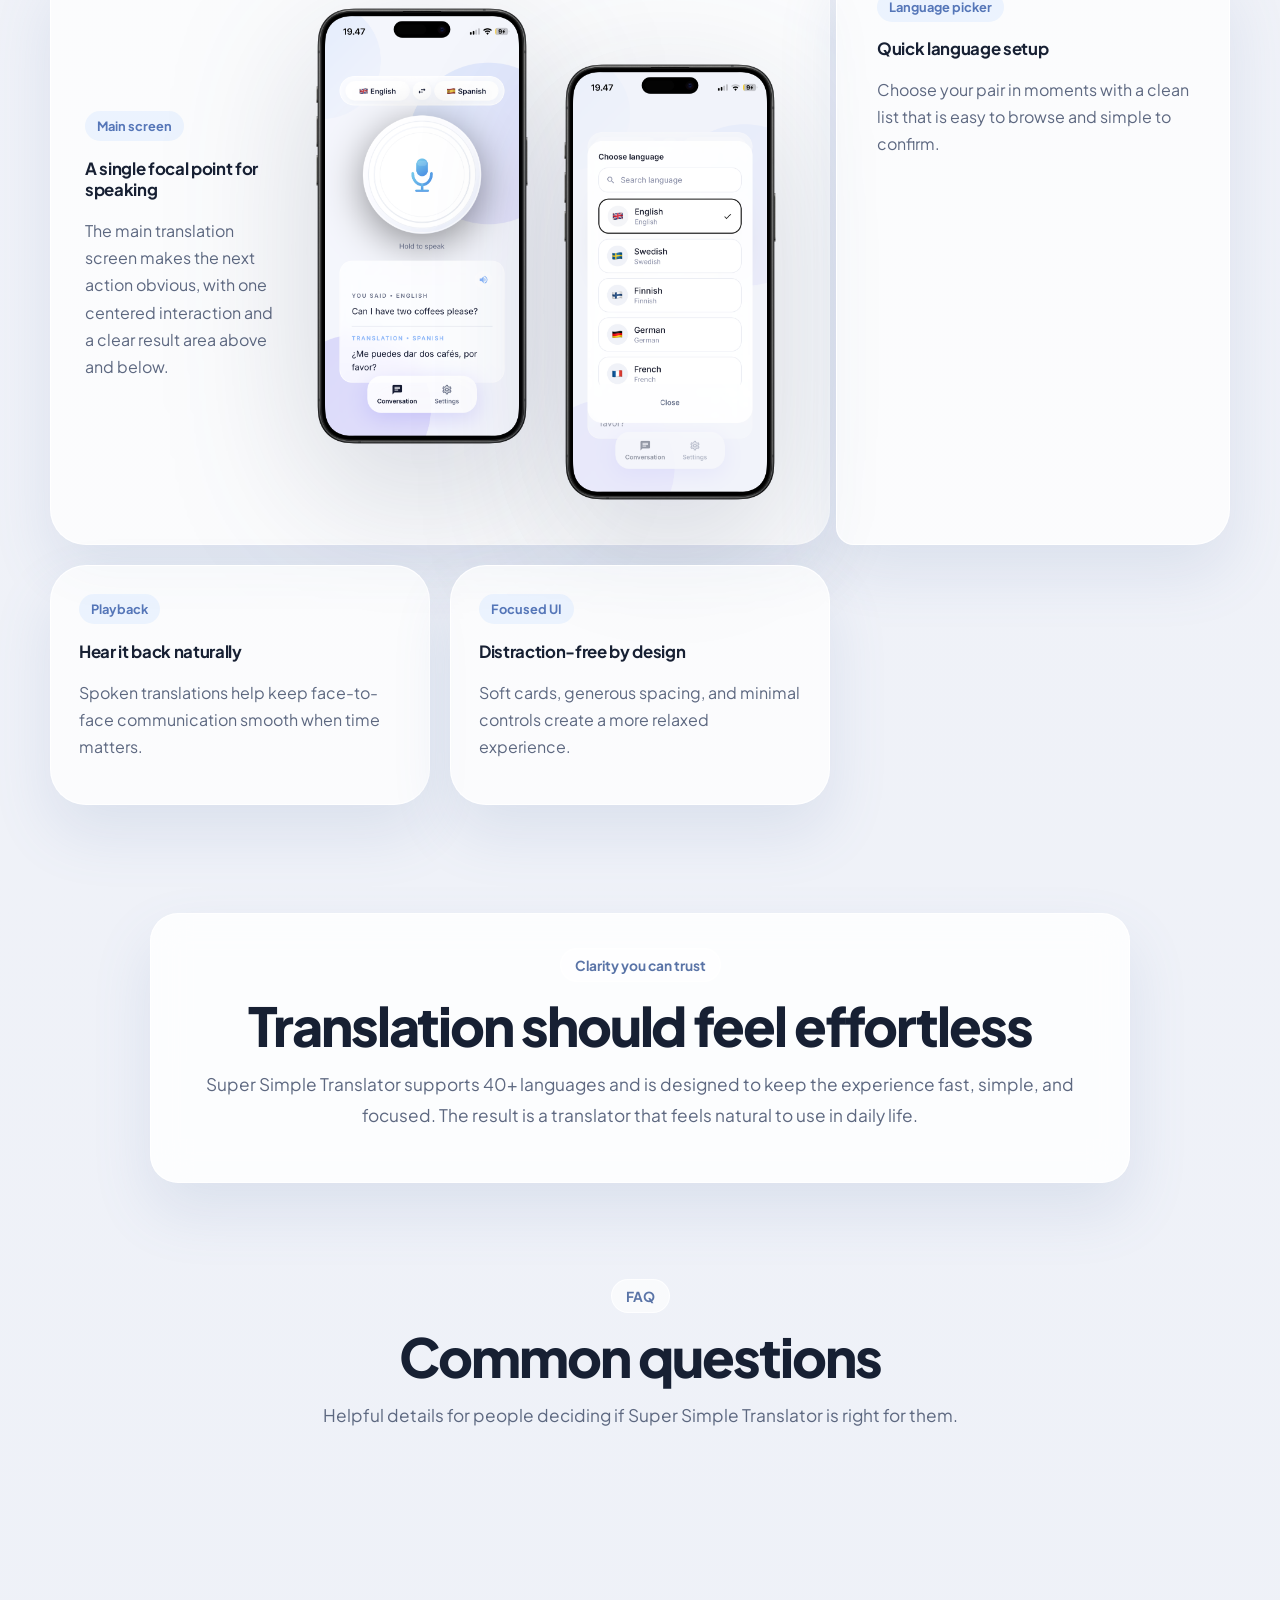
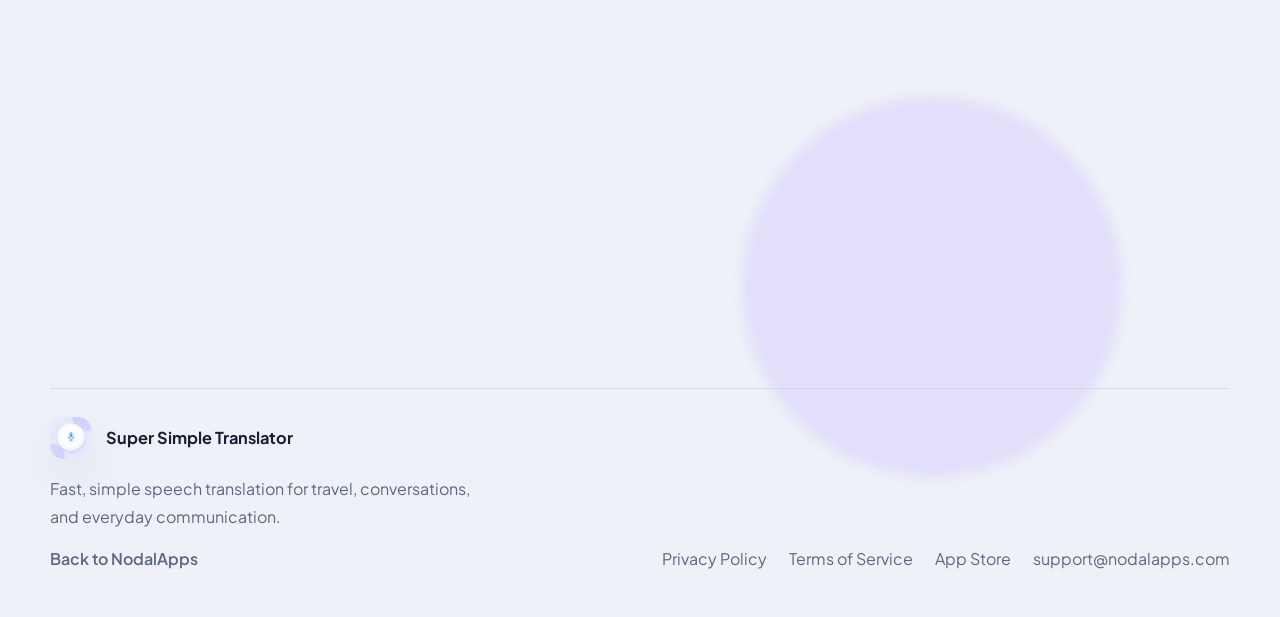
==== commit 77955d1d: "Fix learn more anchor target" ====
--- a/supersimpletranslator/index.html
+++ b/supersimpletranslator/index.html
@@ -68,7 +68,7 @@
               <a class="button button-primary" href="https://www.apple.com/app-store/" target="_blank" rel="noreferrer" data-i18n="cta.download">
                 Download on the App Store
               </a>
-              <a class="button button-secondary" href="#features" data-i18n="cta.learnMore">Learn more</a>
+              <a class="button button-secondary" href="#overview" data-i18n="cta.learnMore">Learn more</a>
             </div>
 
             <div class="hero-points">
@@ -94,7 +94,7 @@
         </div>
       </section>
 
-      <section class="section">
+      <section class="section" id="overview">
         <div class="container">
           <div class="section-heading centered">
             <div class="eyebrow" data-i18n="value.eyebrow">Why it feels effortless</div>
--- a/supersimpletranslator/styles.css
+++ b/supersimpletranslator/styles.css
@@ -381,13 +381,26 @@
   height: 100%;
 }
 
+.phone-stack::before {
+  content: "";
+  position: absolute;
+  right: 52px;
+  top: 94px;
+  width: 430px;
+  height: 430px;
+  border-radius: 50%;
+  background: radial-gradient(circle, rgba(136, 188, 255, 0.24) 0%, rgba(136, 188, 255, 0.1) 42%, rgba(136, 188, 255, 0) 72%);
+  filter: blur(18px);
+  pointer-events: none;
+}
+
 .iphone-card {
   position: absolute;
 }
 
 .screenshot-frame {
-  width: 356px;
-  filter: drop-shadow(0 36px 56px rgba(51, 60, 94, 0.18));
+  width: 388px;
+  filter: drop-shadow(0 46px 74px rgba(51, 60, 94, 0.2));
 }
 
 .screenshot-frame img {
@@ -413,8 +426,8 @@
 }
 
 .phone-primary {
-  right: 64px;
-  top: 76px;
+  right: 48px;
+  top: 34px;
 }
 
 .mini-pill {
@@ -883,10 +896,18 @@
     min-height: 940px;
   }
 
+  .phone-stack::before {
+    right: 50%;
+    top: 88px;
+    transform: translateX(52%);
+    width: 450px;
+    height: 450px;
+  }
+
   .phone-primary {
     right: 50%;
     transform: translateX(50%);
-    top: 70px;
+    top: 28px;
   }
 
   .features-grid,
@@ -968,11 +989,20 @@
     margin-top: -18px;
   }
 
+  .phone-stack::before {
+    left: 50%;
+    right: auto;
+    top: 64px;
+    transform: translateX(-50%);
+    width: 380px;
+    height: 380px;
+  }
+
   .phone-primary {
     right: auto;
     left: 50%;
     transform: translateX(-50%);
-    top: 44px;
+    top: 10px;
   }
 
   .showcase-side-card {
@@ -1070,8 +1100,14 @@
     min-height: 560px;
   }
 
+  .phone-stack::before {
+    top: 42px;
+    width: 300px;
+    height: 300px;
+  }
+
   .phone-primary {
-    top: 26px;
+    top: 0;
   }
 
   .hero-copy {
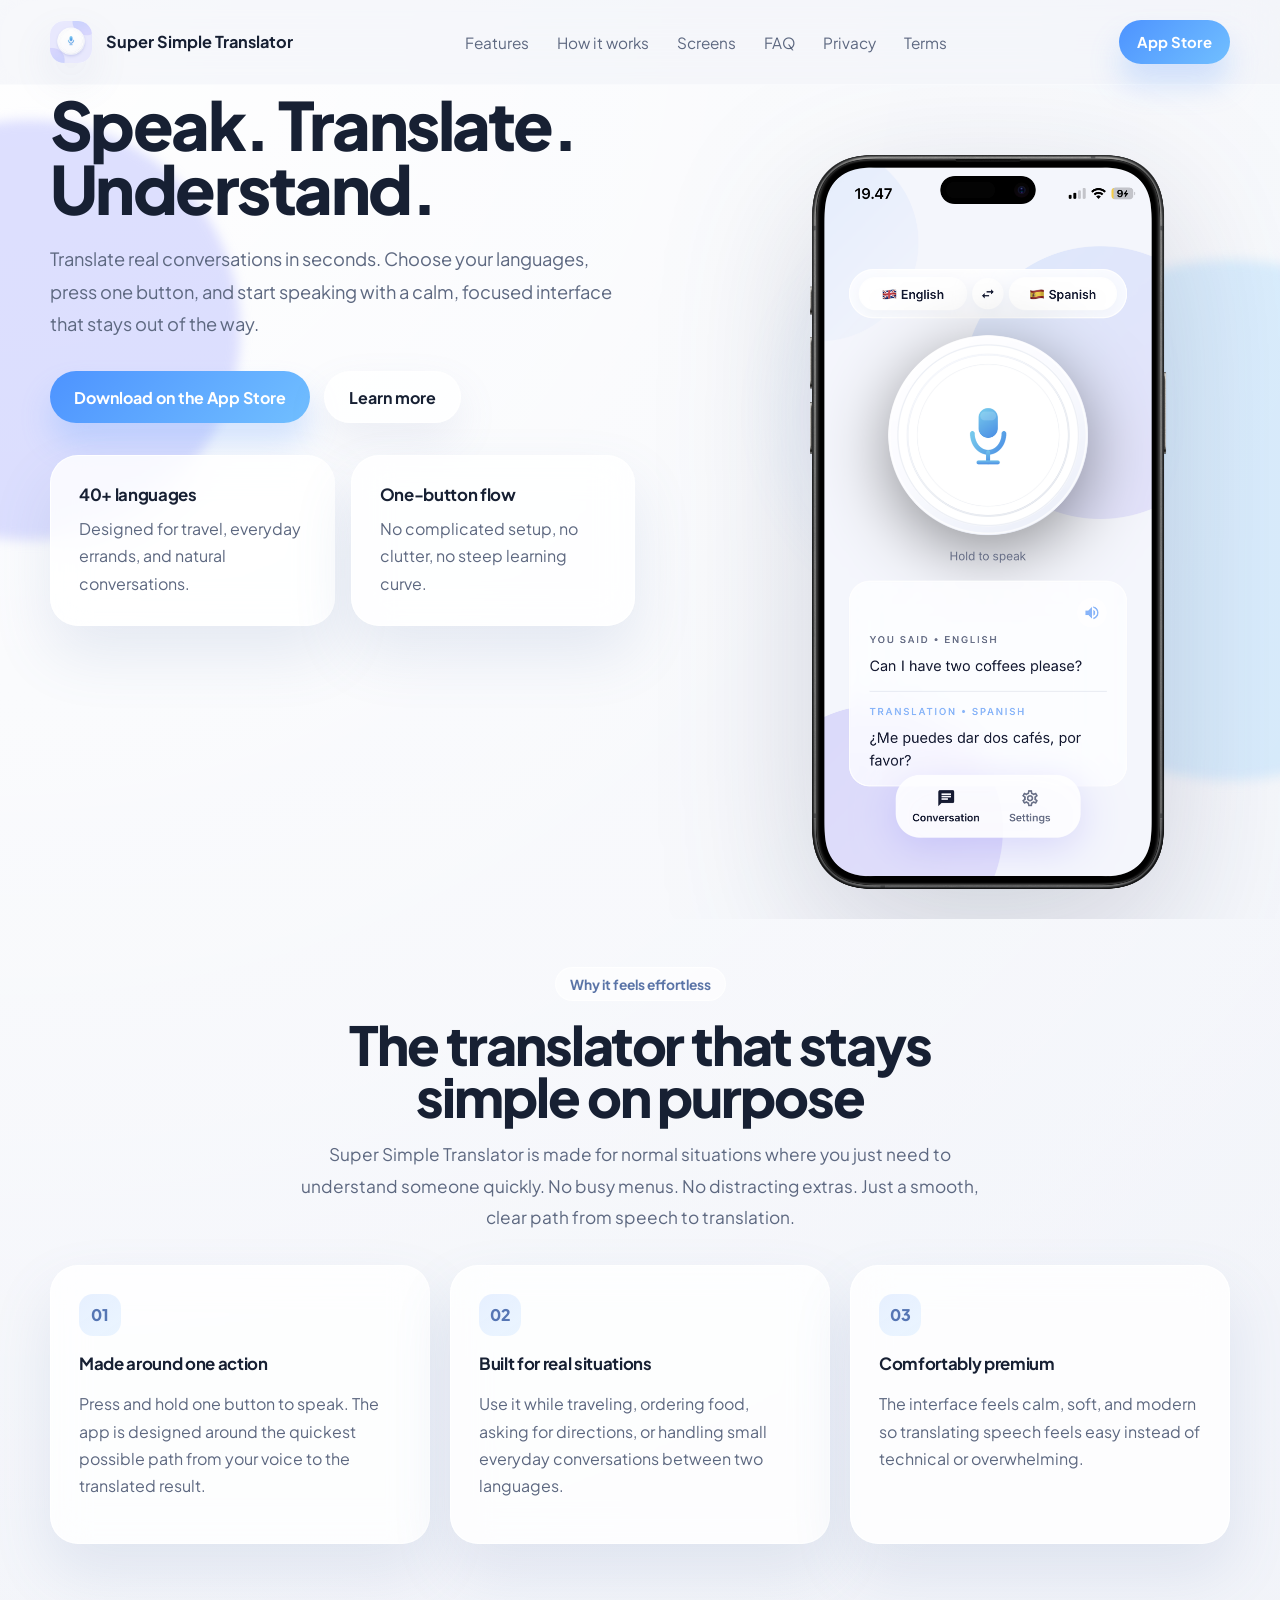
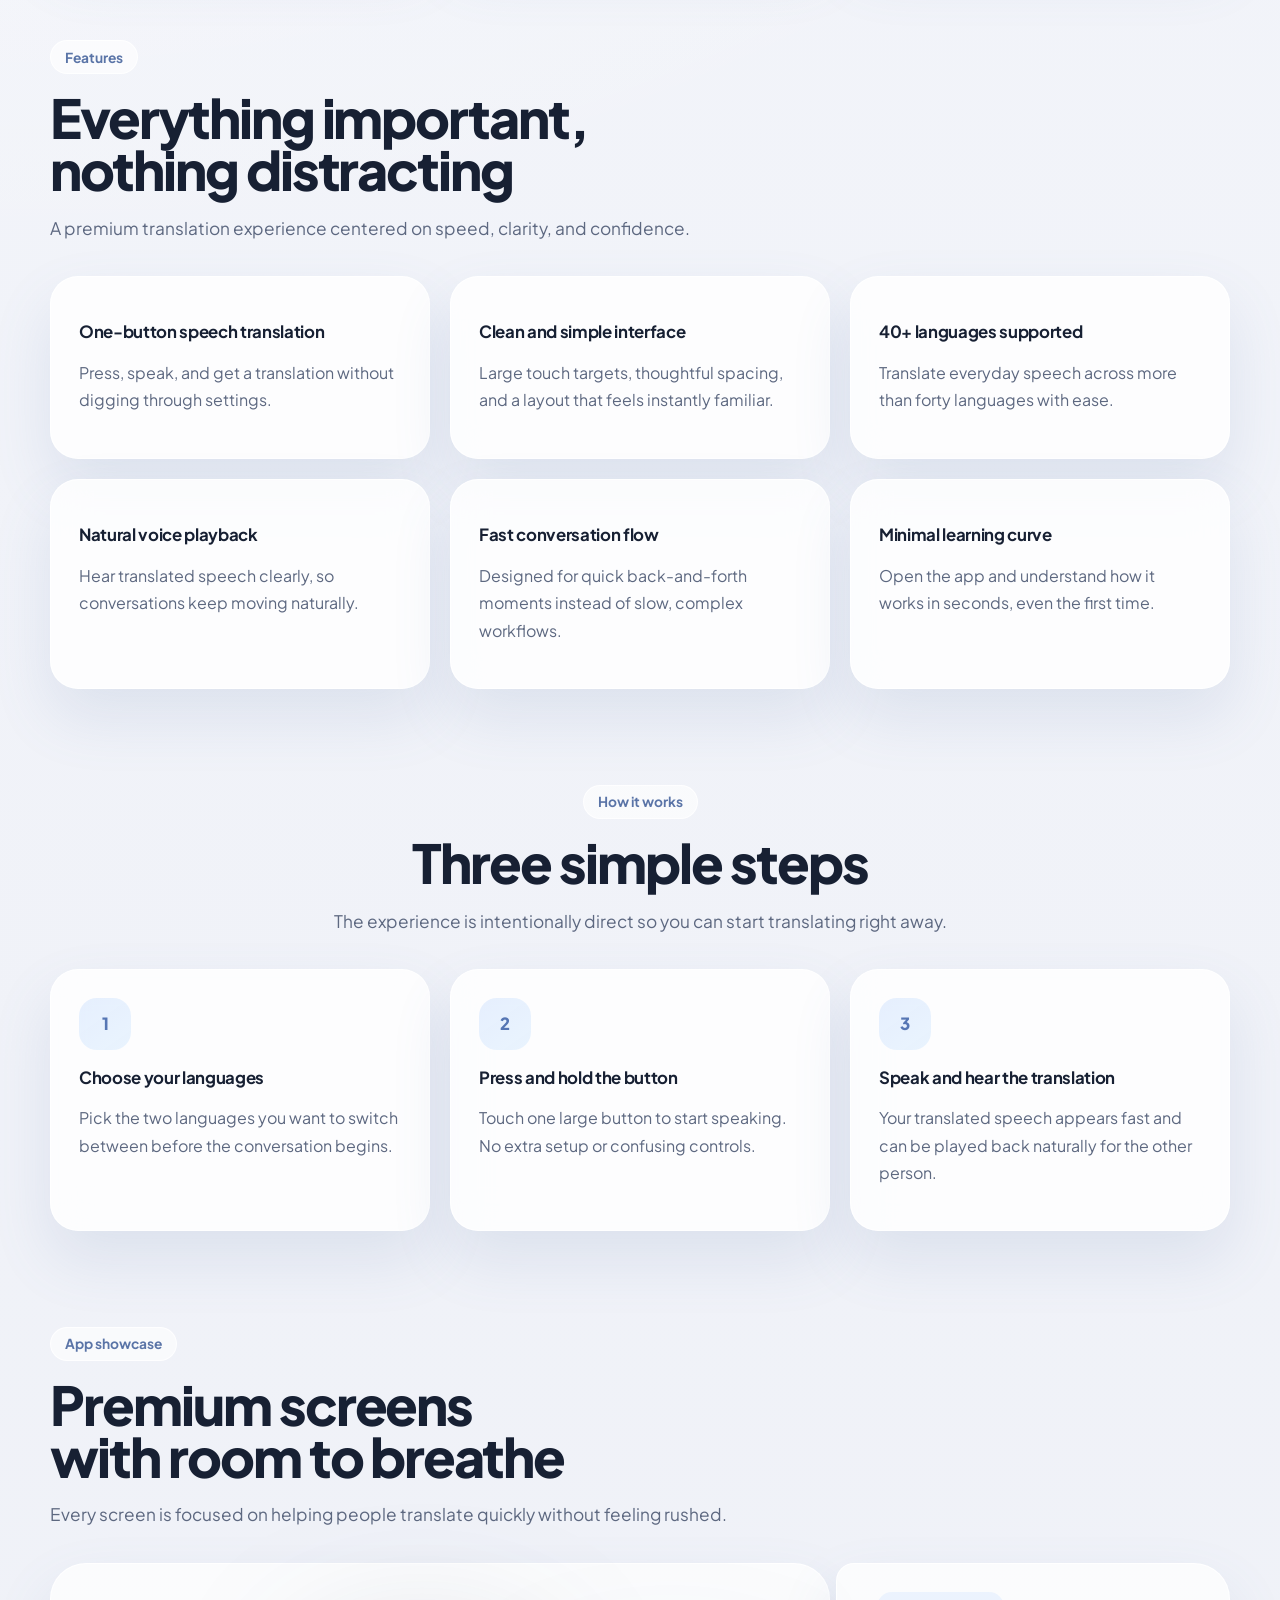
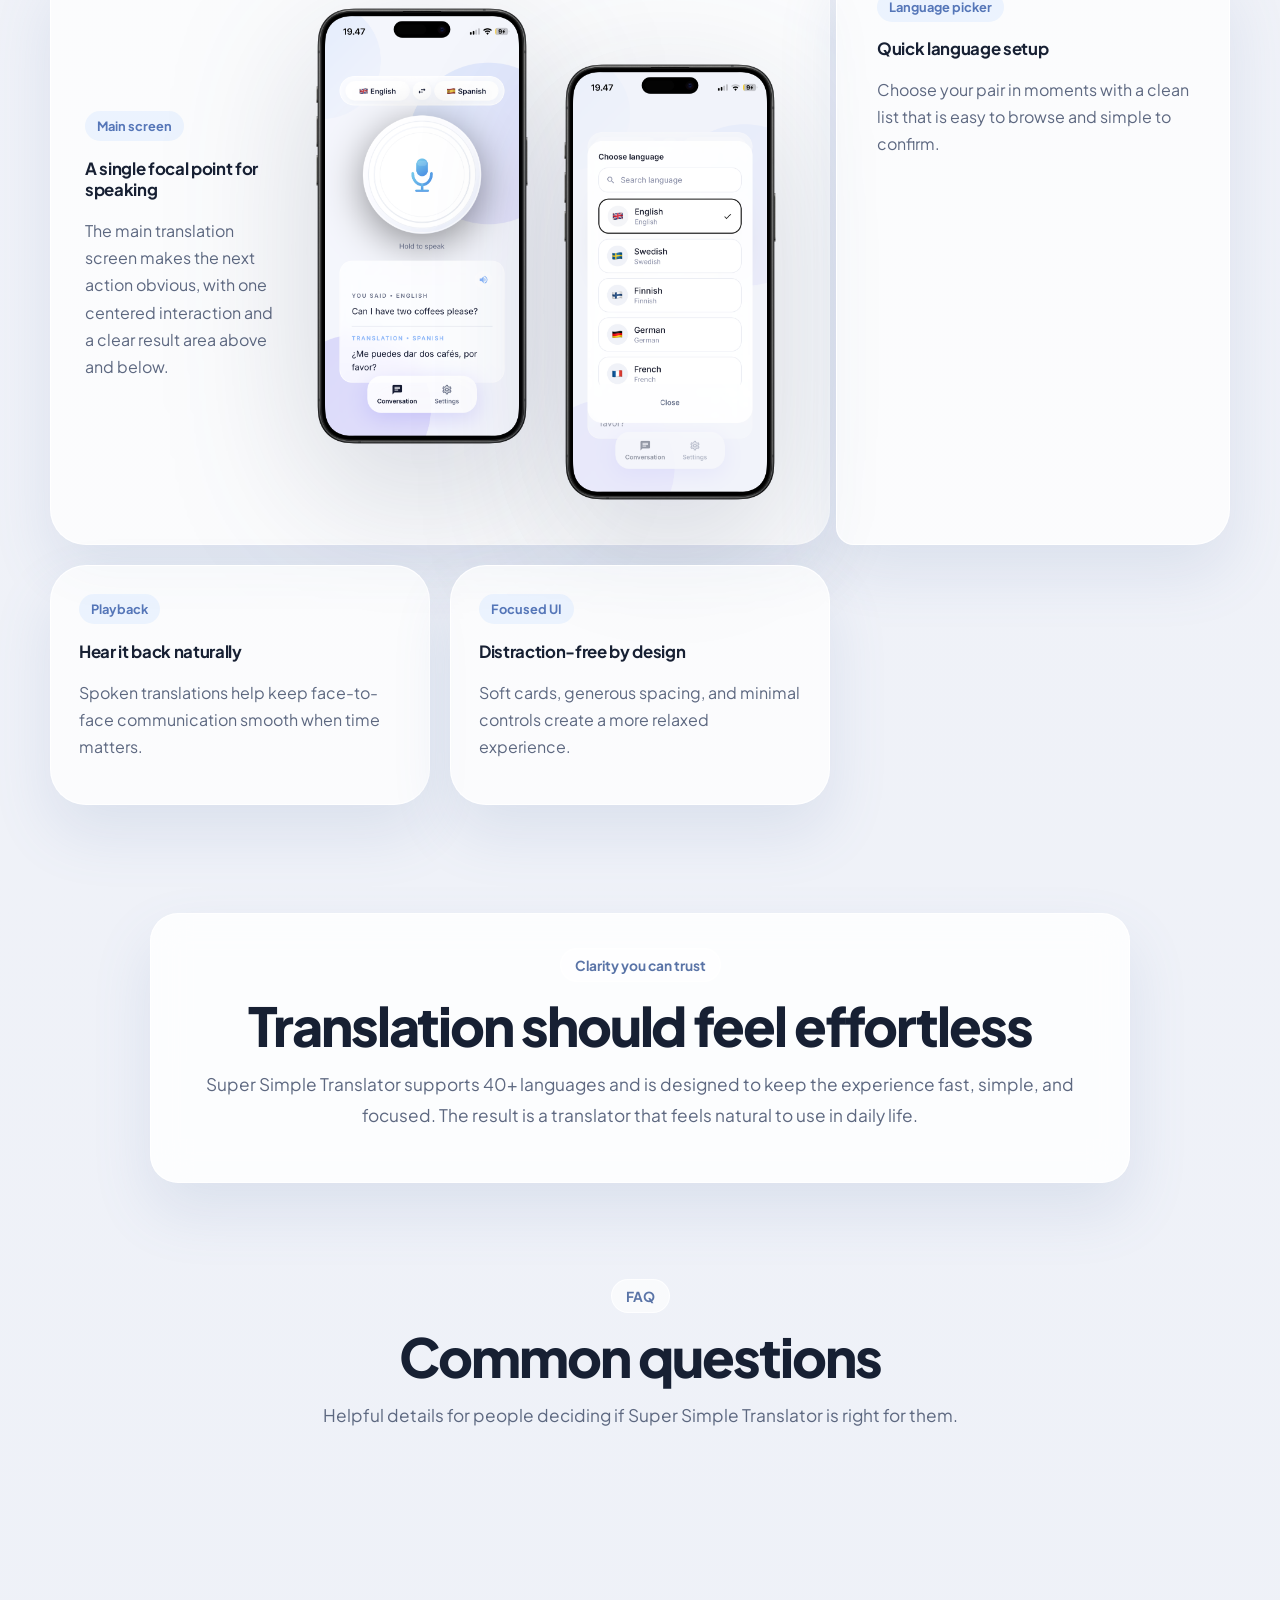
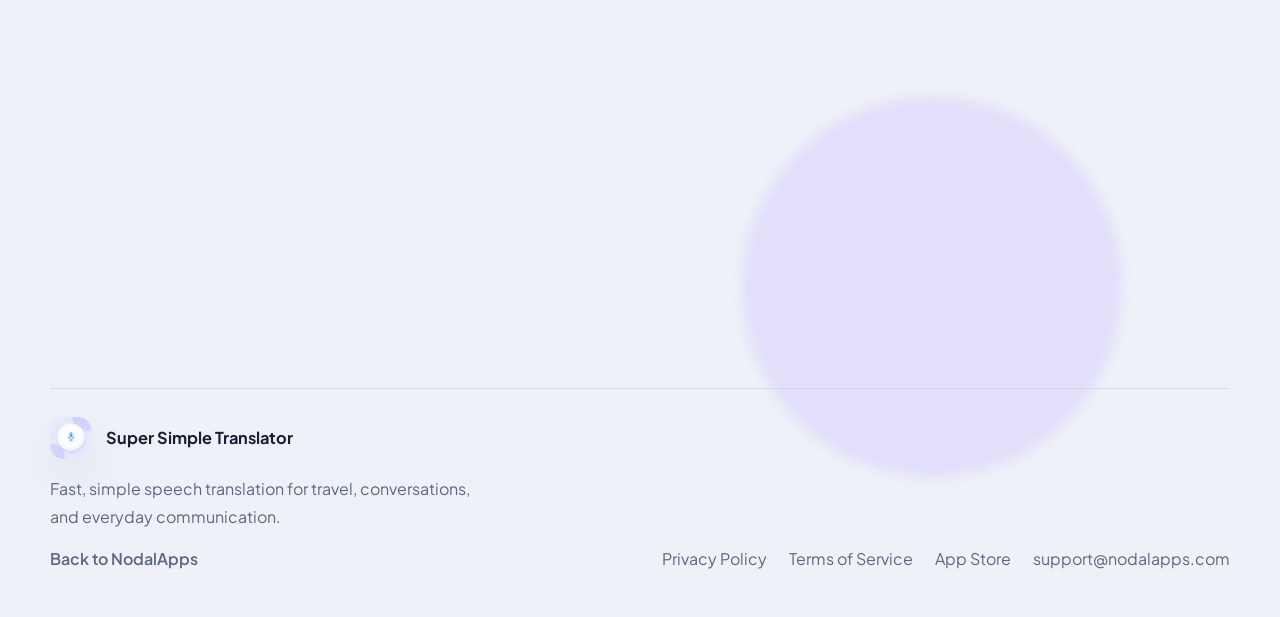
==== commit bbfb5ca0: "Add interactive site motion" ====
--- a/supersimpletranslator/index.html
+++ b/supersimpletranslator/index.html
@@ -45,10 +45,6 @@
         </nav>
 
         <div class="nav-actions">
-          <div class="language-switcher" aria-label="Website language selector">
-            <button class="language-button is-active" type="button" data-lang-choice="en">EN</button>
-            <button class="language-button" type="button" data-lang-choice="fi">FI</button>
-          </div>
           <a class="button button-small button-primary" href="#download" data-i18n="cta.appStore">App Store</a>
         </div>
       </div>
--- a/supersimpletranslator/styles.css
+++ b/supersimpletranslator/styles.css
@@ -206,6 +206,7 @@
 .nav-links a,
 .footer-links a {
   transition: color 180ms ease, opacity 180ms ease;
+  white-space: nowrap;
 }
 
 .nav-links a:hover,
@@ -1024,7 +1025,7 @@
 
 @media (max-width: 560px) {
   .container {
-    width: min(calc(100% - 26px), var(--container));
+    width: min(calc(100% - 24px), var(--container));
   }
 
   .site-header {
@@ -1032,7 +1033,7 @@
   }
 
   .section {
-    padding: 34px 0;
+    padding: 32px 0;
   }
 
   .hero-subheadline,
@@ -1049,24 +1050,36 @@
   }
 
   .nav {
-    gap: 12px;
+    gap: 10px;
+    min-height: 76px;
   }
 
   .brand {
     width: 100%;
+    gap: 12px;
   }
 
   .brand-text-single {
-    font-size: 0.92rem;
+    font-size: 0.9rem;
   }
 
   .hero-copy h1,
   .section-heading h2,
   .trust-panel h2,
   .legal-card h1 {
-    font-size: clamp(2rem, 10vw, 3rem);
-    letter-spacing: -0.022em;
+    font-size: clamp(2.18rem, 10vw, 3.08rem);
+    line-height: 0.98;
+    letter-spacing: -0.03em;
     text-wrap: pretty;
+  }
+
+  .section-heading {
+    margin-bottom: 26px;
+  }
+
+  .section-heading h2,
+  .trust-panel h2 {
+    margin-top: 14px;
   }
 
   .nav-actions {
@@ -1088,30 +1101,54 @@
   }
 
   .nav-links {
-    font-size: 0.92rem;
-    gap: 16px;
+    font-size: 0.88rem;
+    gap: 12px;
+    padding-bottom: 2px;
   }
 
   .hero-actions {
     flex-direction: column;
+    gap: 12px;
+    margin-top: 22px;
+  }
+
+  .hero-subheadline {
+    margin-top: 16px;
+    max-width: none;
+    line-height: 1.62;
   }
 
   .hero-visual {
-    min-height: 560px;
+    min-height: 336px;
+    margin-top: 4px;
+  }
+
+  .phone-stack {
+    display: flex;
+    justify-content: center;
+    align-items: flex-start;
   }
 
   .phone-stack::before {
-    top: 42px;
-    width: 300px;
-    height: 300px;
+    left: 50%;
+    right: auto;
+    top: 16px;
+    transform: translateX(-50%);
+    width: 220px;
+    height: 220px;
   }
 
   .phone-primary {
+    position: relative;
+    left: auto;
+    right: auto;
     top: 0;
+    transform: none;
+    margin: 0 auto;
   }
 
   .hero-copy {
-    margin-top: -8px;
+    margin-top: 0;
   }
 
   .iphone-device {
@@ -1123,7 +1160,7 @@
   }
 
   .screenshot-frame {
-    width: min(100%, 280px);
+    width: min(100%, 224px);
   }
 
   .screenshot-frame-compact {
@@ -1132,7 +1169,8 @@
 
   .showcase-phone-grid {
     justify-content: center;
-    gap: 12px;
+    gap: 8px;
+    padding-right: 0;
   }
 
   .screen {
@@ -1160,7 +1198,165 @@
   }
 
   .hero-points {
+    grid-template-columns: repeat(2, minmax(0, 1fr));
     gap: 12px;
+    margin-top: 20px;
+  }
+
+  .soft-card {
+    border-radius: 22px;
+    box-shadow: 0 14px 28px rgba(109, 128, 171, 0.1);
+    backdrop-filter: blur(12px);
+  }
+
+  .stat-card,
+  .value-card,
+  .feature-card,
+  .step-card,
+  .showcase-card,
+  .faq-item,
+  .trust-panel {
+    padding: 22px 20px;
+  }
+
+  .stat-card {
+    min-height: 122px;
+    background: linear-gradient(180deg, rgba(255, 255, 255, 0.94), rgba(246, 249, 255, 0.76));
+    border-color: rgba(255, 255, 255, 0.98);
+  }
+
+  .stat-card:nth-child(2) {
+    background: linear-gradient(180deg, rgba(255, 255, 255, 0.9), rgba(241, 246, 255, 0.72));
+  }
+
+  .stat-card strong {
+    font-size: 0.96rem;
+    line-height: 1.2;
+  }
+
+  .stat-card span {
+    margin-top: 8px;
+    font-size: 0.9rem;
+    line-height: 1.45;
+  }
+
+  .value-grid,
+  .features-grid,
+  .steps-grid,
+  .showcase-grid,
+  .faq-list {
+    gap: 14px;
+  }
+
+  .value-card,
+  .step-card {
+    position: relative;
+    overflow: hidden;
+    background: linear-gradient(180deg, rgba(255, 255, 255, 0.94), rgba(247, 250, 255, 0.8));
+  }
+
+  .value-card::before,
+  .step-card::before {
+    content: "";
+    position: absolute;
+    inset: 0 auto 0 0;
+    width: 4px;
+    background: linear-gradient(180deg, rgba(111, 167, 255, 0.5), rgba(154, 214, 245, 0.18));
+  }
+
+  .value-card:nth-child(2)::before,
+  .step-card:nth-child(2)::before {
+    background: linear-gradient(180deg, rgba(126, 178, 255, 0.42), rgba(195, 205, 255, 0.18));
+  }
+
+  .value-card:nth-child(3)::before,
+  .step-card:nth-child(3)::before {
+    background: linear-gradient(180deg, rgba(156, 171, 255, 0.42), rgba(132, 220, 245, 0.16));
+  }
+
+  .feature-card {
+    padding: 18px 4px 0;
+    background: transparent;
+    border-radius: 0;
+    box-shadow: none;
+    border: 0;
+    border-top: 1px solid rgba(122, 142, 181, 0.18);
+  }
+
+  .feature-card h3 {
+    font-size: 1rem;
+    line-height: 1.28;
+  }
+
+  .feature-card p {
+    margin-top: 8px;
+    font-size: 0.96rem;
+    line-height: 1.58;
+  }
+
+  .feature-card:nth-child(odd) {
+    background: transparent;
+  }
+
+  .feature-card:nth-child(even) {
+    background: transparent;
+  }
+
+  .features-grid {
+    gap: 0;
+  }
+
+  .step-card {
+    padding-left: 76px;
+    min-height: 168px;
+  }
+
+  .step-number {
+    position: absolute;
+    left: 18px;
+    top: 18px;
+    width: 40px;
+    height: 40px;
+    border-radius: 14px;
+    font-size: 0.94rem;
+  }
+
+  .showcase-card {
+    background: linear-gradient(180deg, rgba(255, 255, 255, 0.84), rgba(246, 249, 255, 0.72));
+  }
+
+  .large-card {
+    padding: 22px 18px 24px;
+    gap: 18px;
+  }
+
+  .showcase-copy p {
+    max-width: none;
+  }
+
+  .screenshot-offset {
+    margin-top: 26px;
+  }
+
+  .showcase-side-card {
+    padding-left: 20px;
+  }
+
+  .trust-panel {
+    padding: 26px 20px;
+  }
+
+  .faq-item summary {
+    padding-right: 12px;
+  }
+
+  .value-card:hover,
+  .feature-card:hover,
+  .step-card:hover,
+  .showcase-card:hover,
+  .faq-item:hover {
+    transform: none;
+    box-shadow: inherit;
   }
 }
 
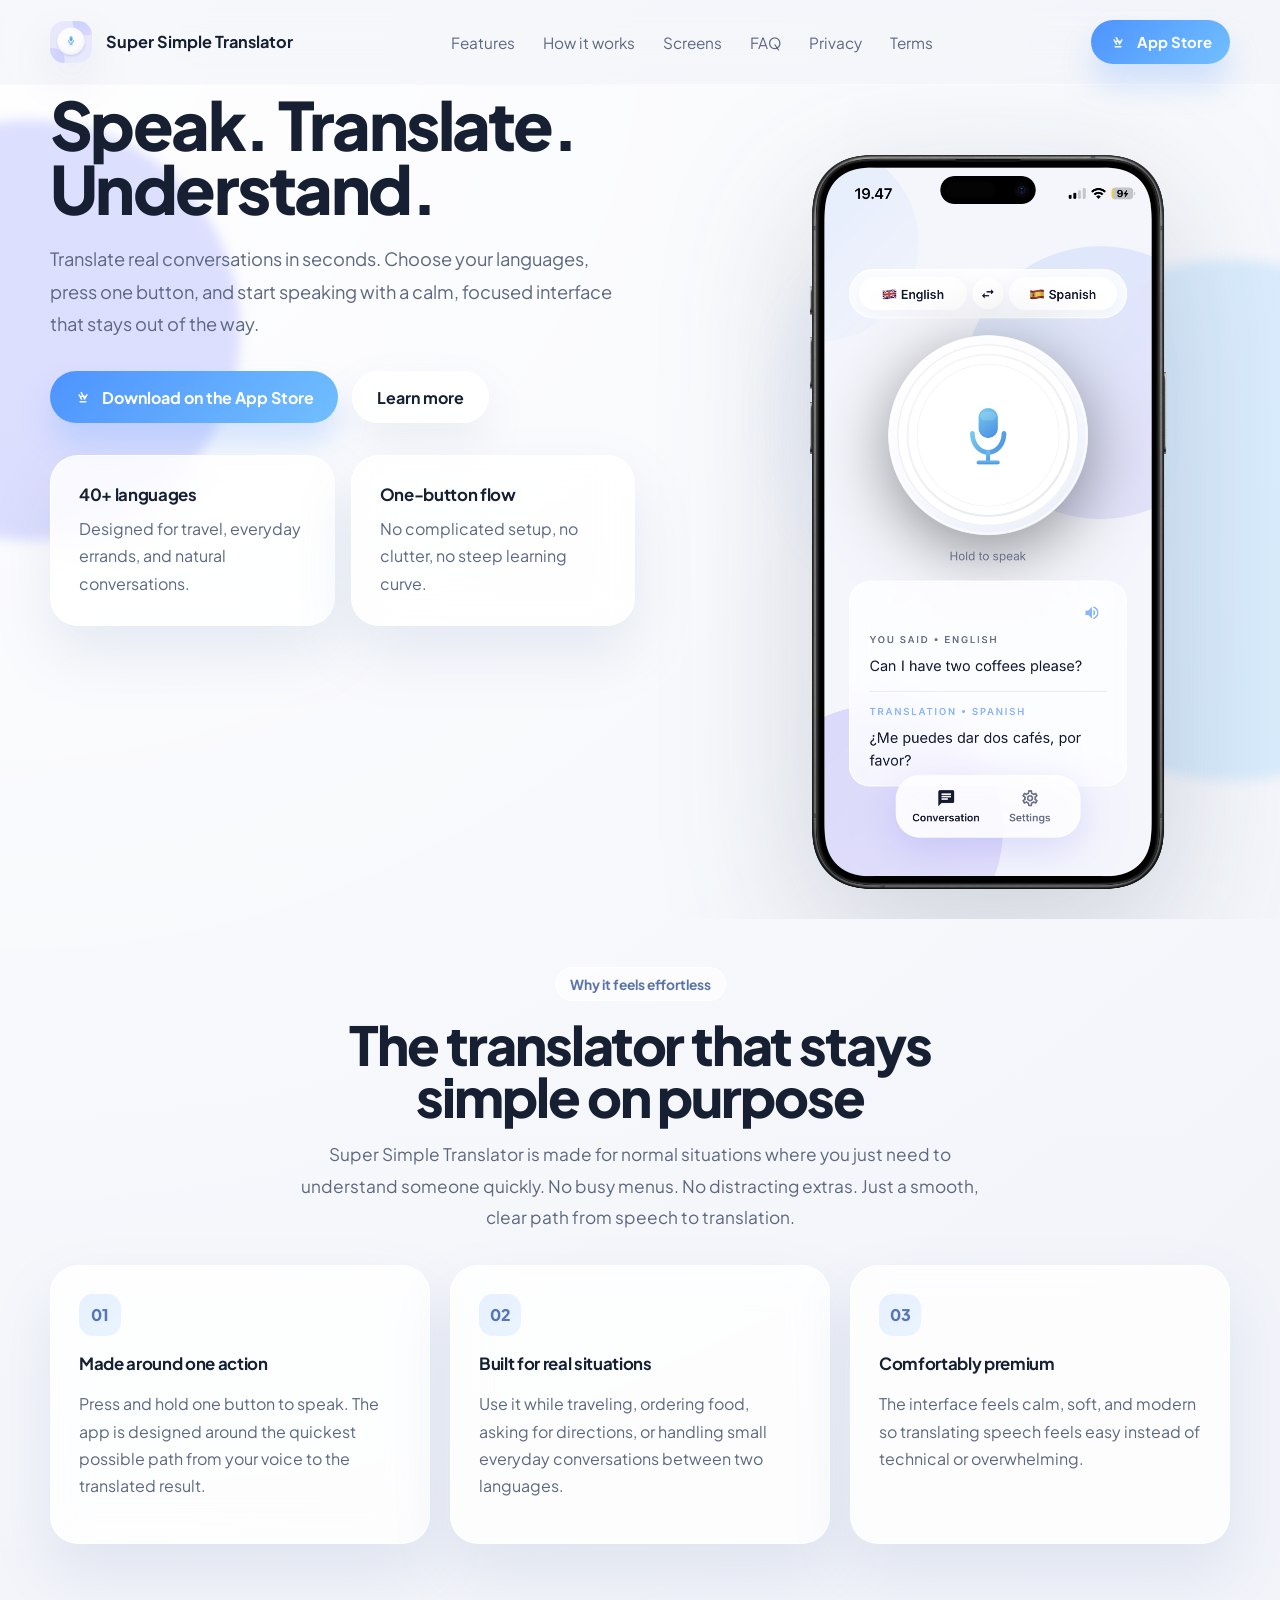
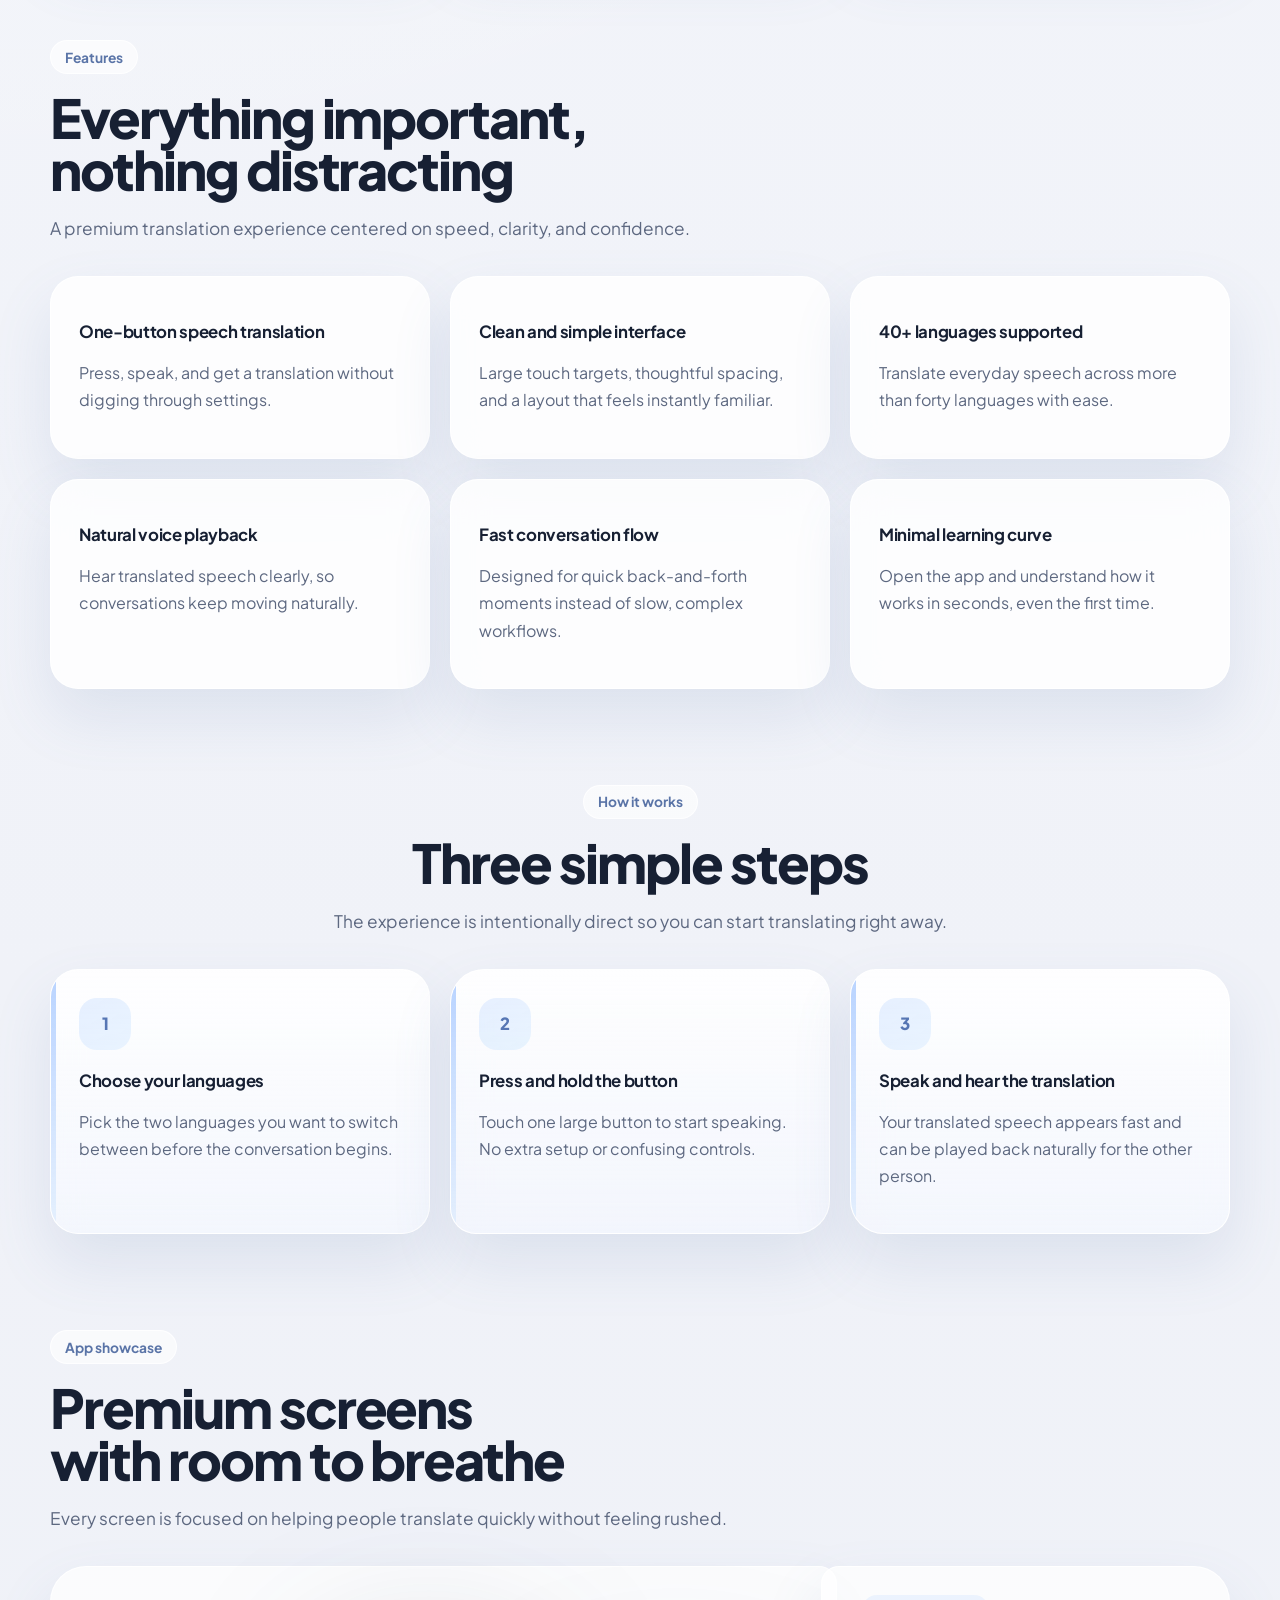
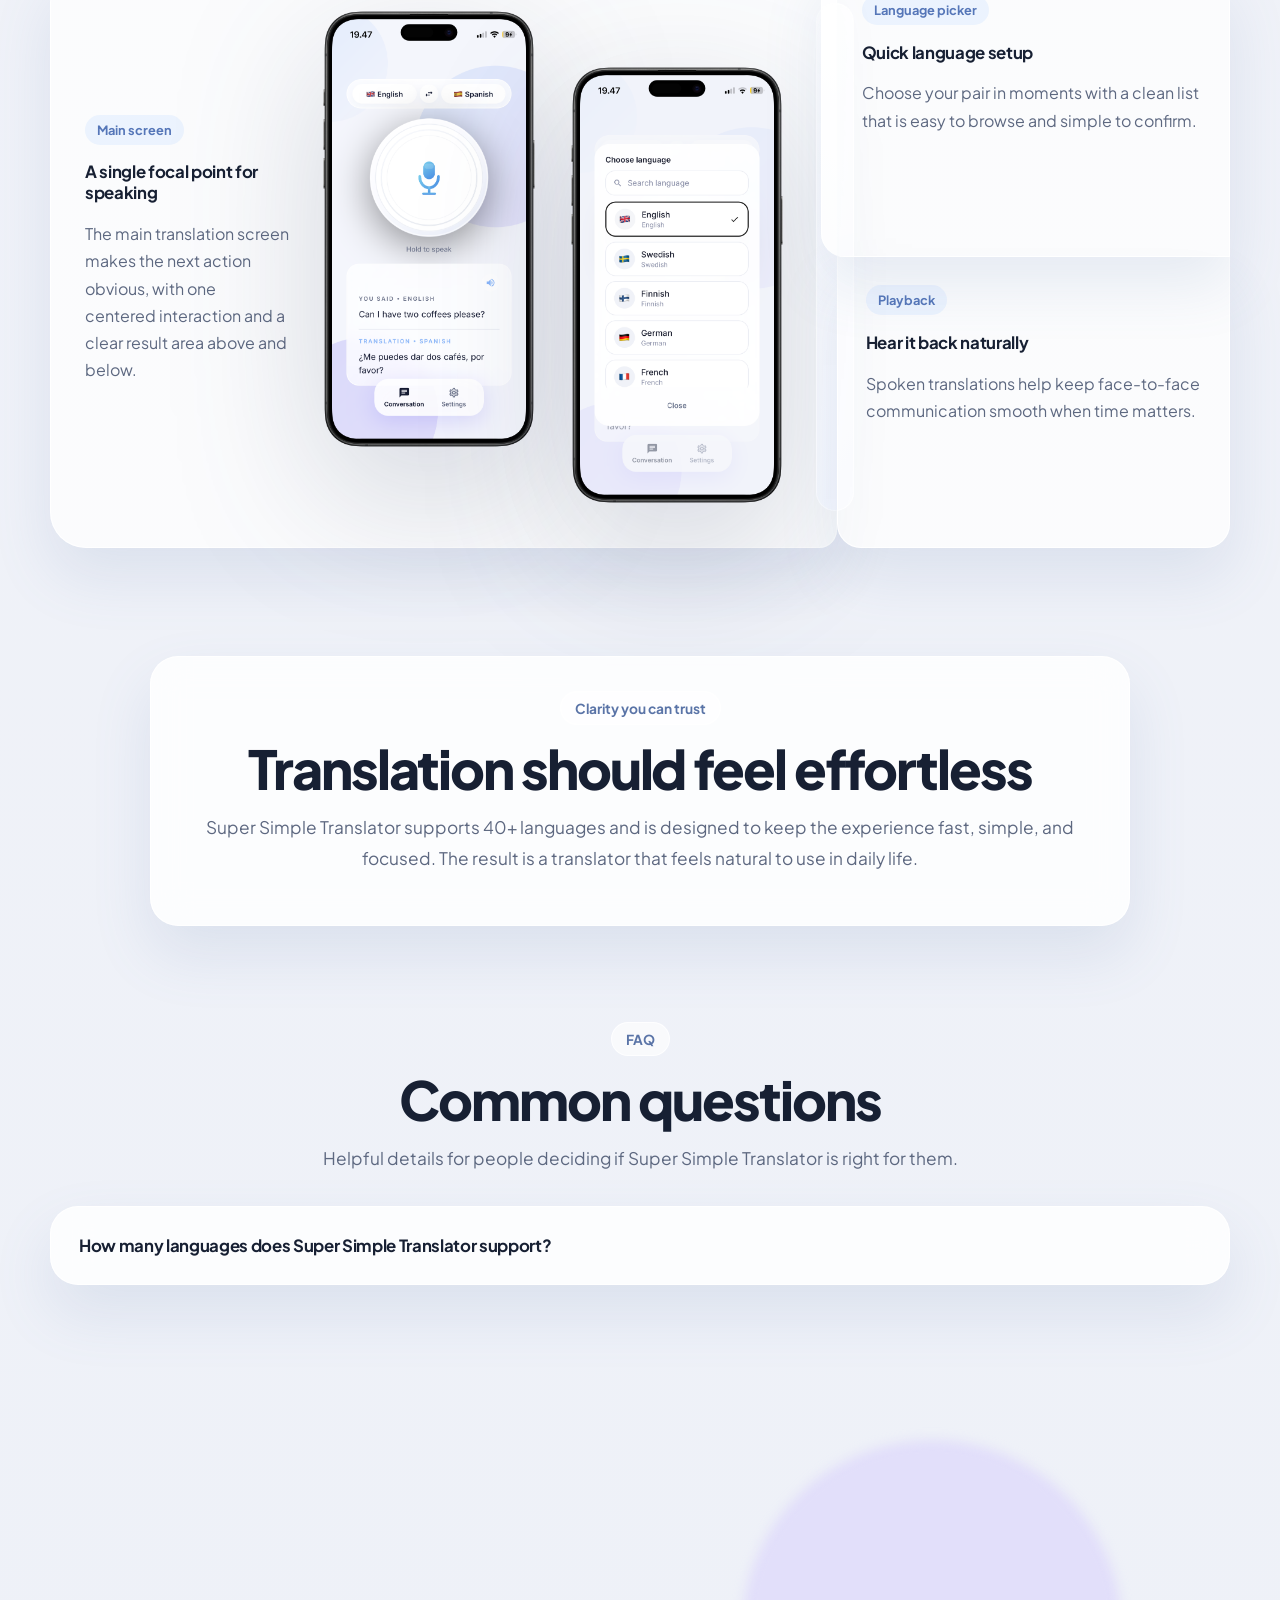
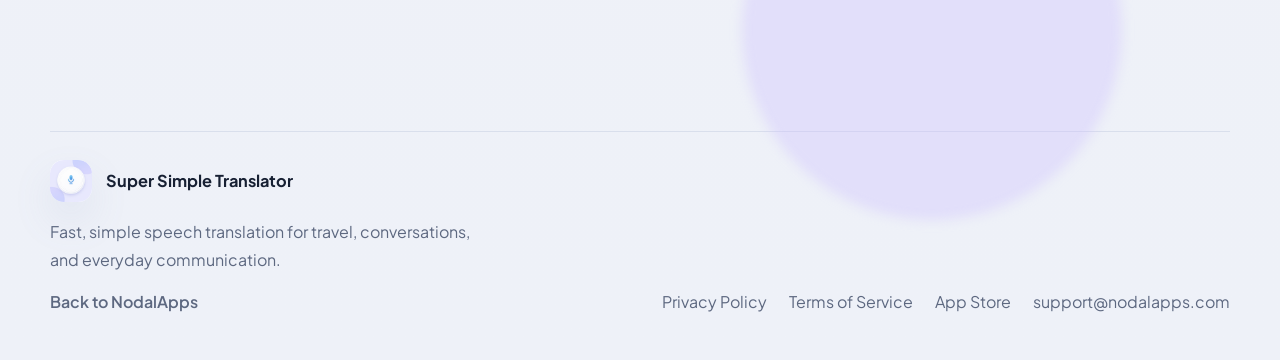
==== commit 1cf96a9c: "Add App Store icon to buttons" ====
--- a/supersimpletranslator/index.html
+++ b/supersimpletranslator/index.html
@@ -45,7 +45,14 @@
         </nav>
 
         <div class="nav-actions">
-          <a class="button button-small button-primary" href="#download" data-i18n="cta.appStore">App Store</a>
+          <a class="button button-small button-primary button-app-store" href="#download">
+            <span class="app-store-icon" aria-hidden="true">
+              <svg viewBox="0 0 24 24" fill="none">
+                <path d="M8.2 18.4h7.6M10.1 14.8 6.8 9.1M13.9 14.8l3.3-5.7M9.6 6.2l4.8 8.2M8 11.2h8" stroke="currentColor" stroke-width="1.9" stroke-linecap="round" stroke-linejoin="round"/>
+              </svg>
+            </span>
+            <span data-i18n="cta.appStore">App Store</span>
+          </a>
         </div>
       </div>
     </header>
@@ -61,8 +68,13 @@
             </p>
 
             <div class="hero-actions" id="download">
-              <a class="button button-primary" href="https://www.apple.com/app-store/" target="_blank" rel="noreferrer" data-i18n="cta.download">
-                Download on the App Store
+              <a class="button button-primary button-app-store" href="https://www.apple.com/app-store/" target="_blank" rel="noreferrer">
+                <span class="app-store-icon" aria-hidden="true">
+                  <svg viewBox="0 0 24 24" fill="none">
+                    <path d="M8.2 18.4h7.6M10.1 14.8 6.8 9.1M13.9 14.8l3.3-5.7M9.6 6.2l4.8 8.2M8 11.2h8" stroke="currentColor" stroke-width="1.9" stroke-linecap="round" stroke-linejoin="round"/>
+                  </svg>
+                </span>
+                <span data-i18n="cta.download">Download on the App Store</span>
               </a>
               <a class="button button-secondary" href="#overview" data-i18n="cta.learnMore">Learn more</a>
             </div>
--- a/supersimpletranslator/styles.css
+++ b/supersimpletranslator/styles.css
@@ -226,6 +226,25 @@
   transition: transform 220ms ease, box-shadow 220ms ease, background 220ms ease;
 }
 
+.button-app-store {
+  gap: 10px;
+}
+
+.app-store-icon {
+  display: inline-flex;
+  align-items: center;
+  justify-content: center;
+  width: 18px;
+  height: 18px;
+  flex-shrink: 0;
+}
+
+.app-store-icon svg {
+  width: 100%;
+  height: 100%;
+  display: block;
+}
+
 .button:hover {
   transform: translateY(-2px);
 }
@@ -664,14 +683,47 @@
   font-size: 1.05rem;
 }
 
+.step-card {
+  position: relative;
+  overflow: hidden;
+  background: linear-gradient(180deg, rgba(255, 255, 255, 0.92), rgba(245, 248, 255, 0.72));
+  border: 1px solid rgba(255, 255, 255, 0.96);
+}
+
+.step-card::before {
+  content: "";
+  position: absolute;
+  inset: 0 auto 0 0;
+  width: 5px;
+  background: linear-gradient(180deg, rgba(126, 174, 255, 0.55), rgba(165, 212, 255, 0.18));
+}
+
+.step-card:nth-child(2) {
+  border-radius: 34px 26px 34px 26px;
+  background: linear-gradient(180deg, rgba(255, 255, 255, 0.9), rgba(244, 247, 255, 0.68));
+}
+
+.step-card:nth-child(3) {
+  border-radius: 26px 34px 26px 34px;
+}
+
+.step-card h3 {
+  margin-top: 20px;
+}
+
+.step-card p {
+  max-width: 30ch;
+}
+
 .showcase-section {
   padding-bottom: 60px;
 }
 
 .showcase-grid {
   display: grid;
-  grid-template-columns: repeat(3, minmax(0, 1fr));
-  gap: 20px;
+  grid-template-columns: minmax(0, 1.5fr) minmax(320px, 0.75fr);
+  gap: 0;
+  align-items: stretch;
 }
 
 .showcase-card {
@@ -683,19 +735,57 @@
 }
 
 .large-card {
-  grid-column: span 2;
+  grid-column: 1;
+  grid-row: 1 / span 2;
   display: grid;
   grid-template-columns: minmax(0, 1fr) auto;
   gap: 24px;
   align-items: center;
   padding: 34px;
+  border-top-right-radius: 18px;
+  border-bottom-right-radius: 18px;
+  position: relative;
 }
 
 .showcase-side-card {
-  margin-left: -14px;
+  margin-left: -16px;
+  padding-left: 40px;
   border-top-left-radius: 18px;
   border-bottom-left-radius: 18px;
-  padding-left: 40px;
+  position: relative;
+  z-index: 2;
+}
+
+.showcase-card:nth-of-type(2) {
+  border-bottom-left-radius: 24px;
+  border-bottom-right-radius: 0;
+  border-bottom: 0;
+}
+
+.showcase-card:nth-of-type(3) {
+  margin-top: -1px;
+  border-top-left-radius: 0;
+  border-top-right-radius: 0;
+  border-bottom-left-radius: 24px;
+  border-bottom-right-radius: 24px;
+  min-height: 100%;
+}
+
+.showcase-card.reveal:nth-of-type(4) {
+  display: none;
+}
+
+.large-card::after {
+  content: "";
+  position: absolute;
+  top: 36px;
+  bottom: 36px;
+  right: -18px;
+  width: 38px;
+  border-radius: 22px;
+  background: linear-gradient(180deg, rgba(255, 255, 255, 0.74), rgba(243, 247, 255, 0.7));
+  box-shadow: inset 0 0 0 1px rgba(255, 255, 255, 0.58);
+  z-index: 1;
 }
 
 .showcase-copy p {
@@ -738,7 +828,7 @@
 .step-card:hover,
 .showcase-card:hover,
 .faq-item:hover {
-  transform: translateY(-4px);
+  transform: translateY(-2px);
   box-shadow: 0 26px 52px rgba(102, 126, 176, 0.18);
 }
 
@@ -918,8 +1008,33 @@
     grid-template-columns: repeat(2, minmax(0, 1fr));
   }
 
+  .showcase-grid {
+    gap: 20px;
+  }
+
   .large-card {
     grid-column: span 2;
+    grid-row: auto;
+    border-top-right-radius: var(--radius-xl);
+    border-bottom-right-radius: var(--radius-xl);
+  }
+
+  .large-card::after {
+    display: none;
+  }
+
+  .showcase-side-card,
+  .showcase-card:nth-of-type(2),
+  .showcase-card:nth-of-type(3) {
+    margin-left: 0;
+    margin-top: 0;
+    border-radius: var(--radius-xl);
+    border-bottom: 1px solid rgba(255, 255, 255, 0.9);
+    padding-left: 28px;
+  }
+
+  .showcase-card.reveal:nth-of-type(4) {
+    display: block;
   }
 }
 
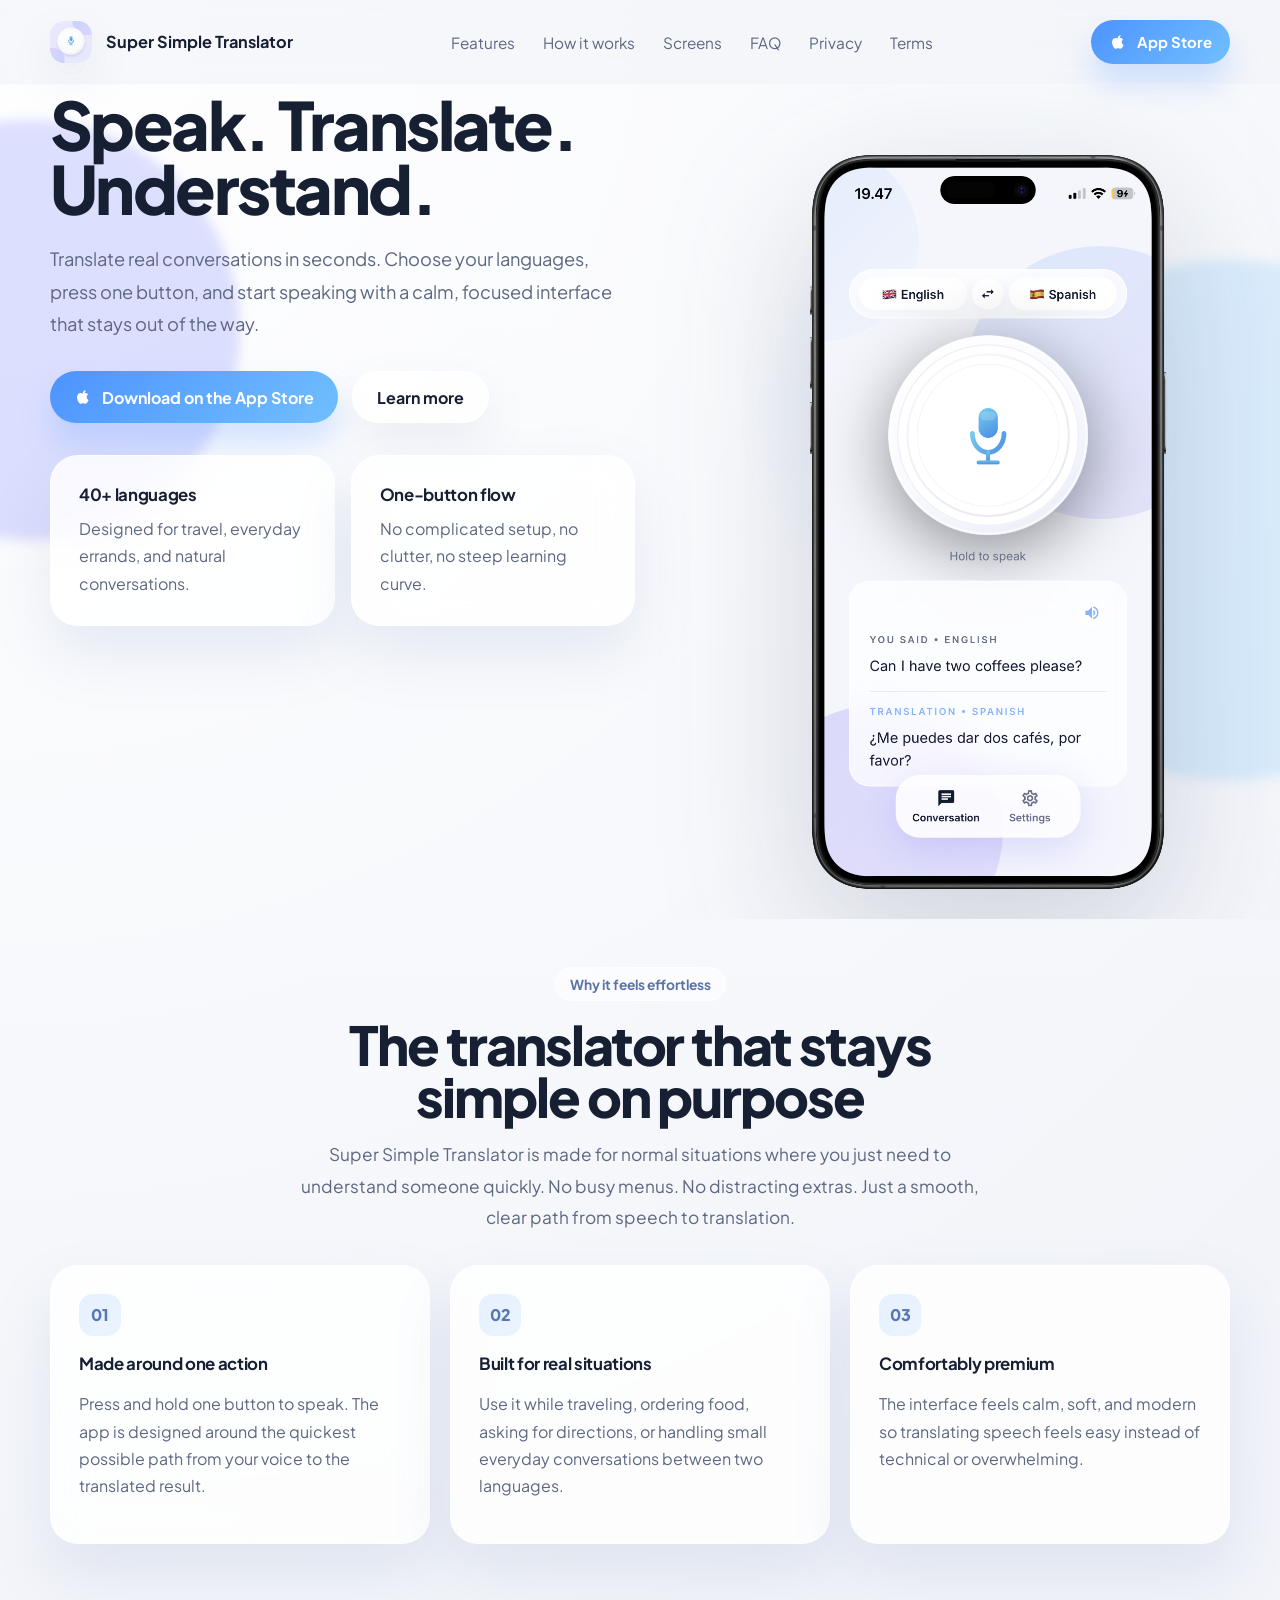
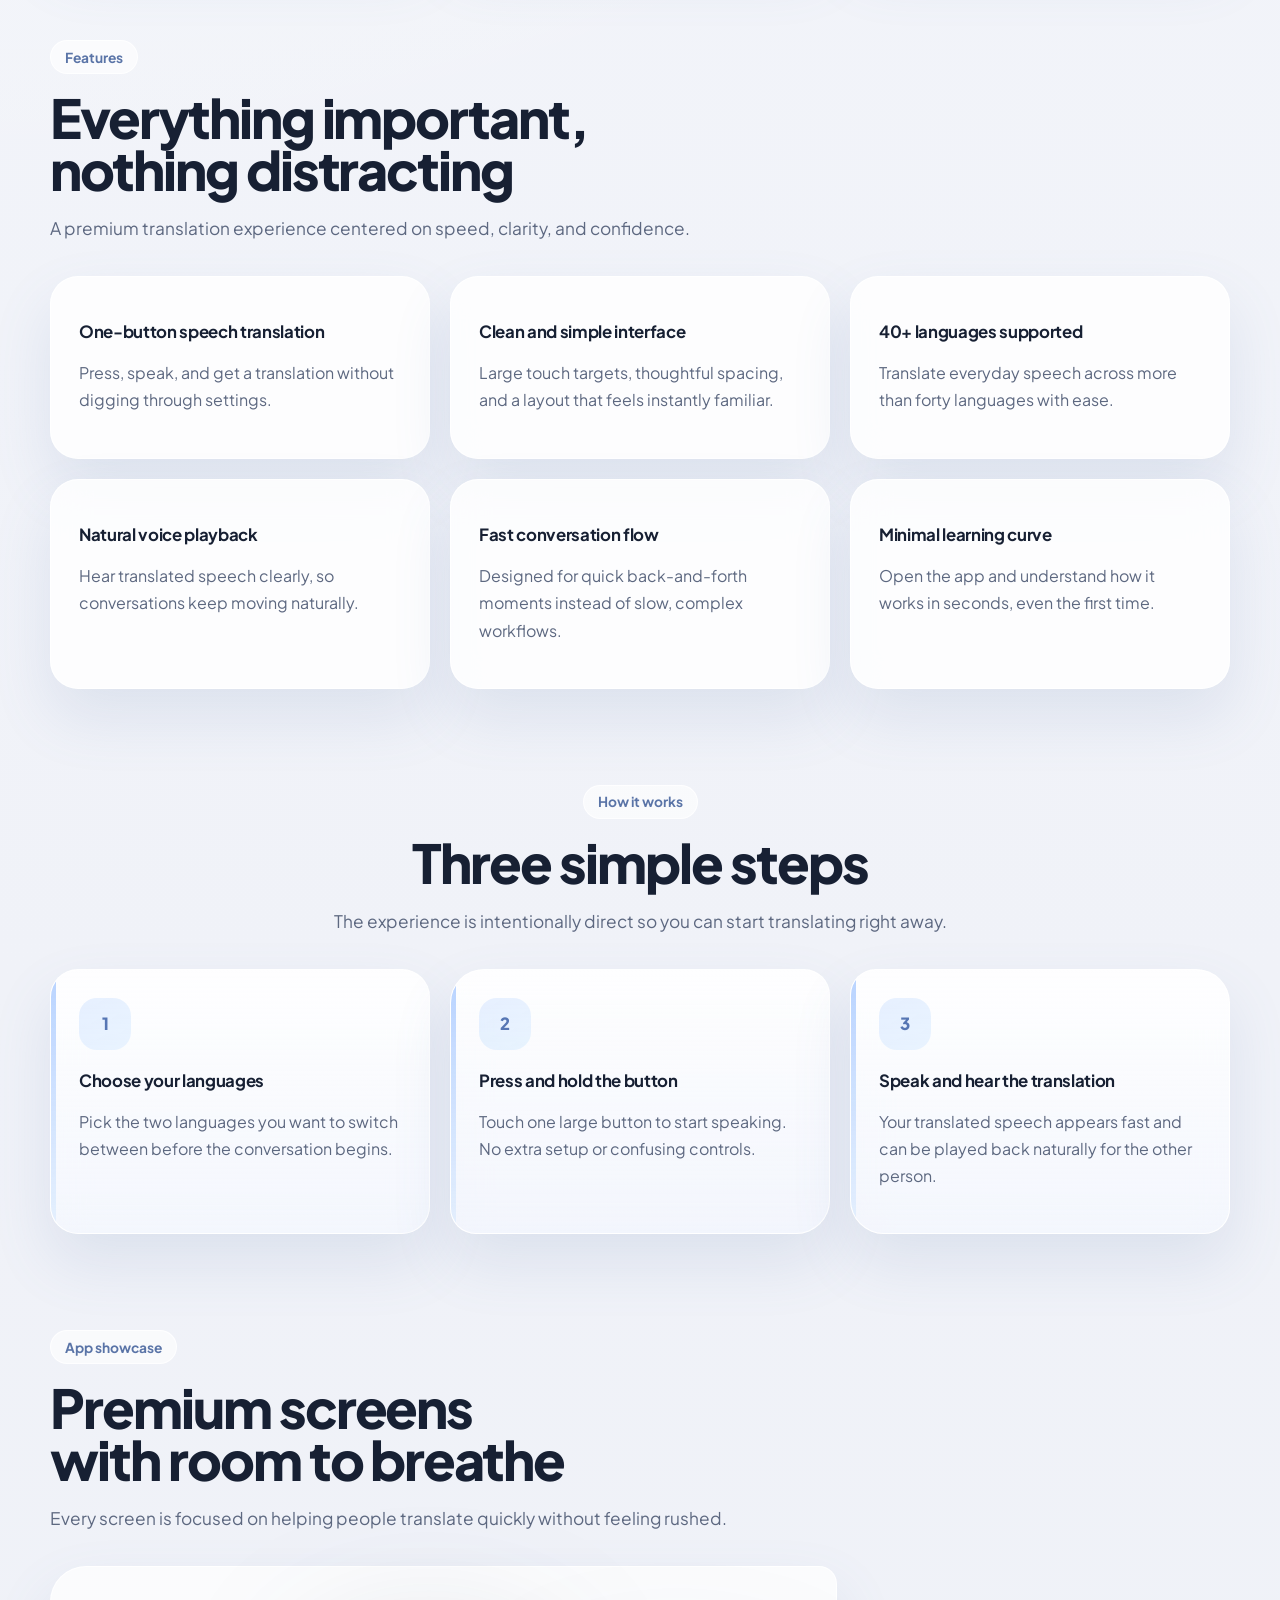
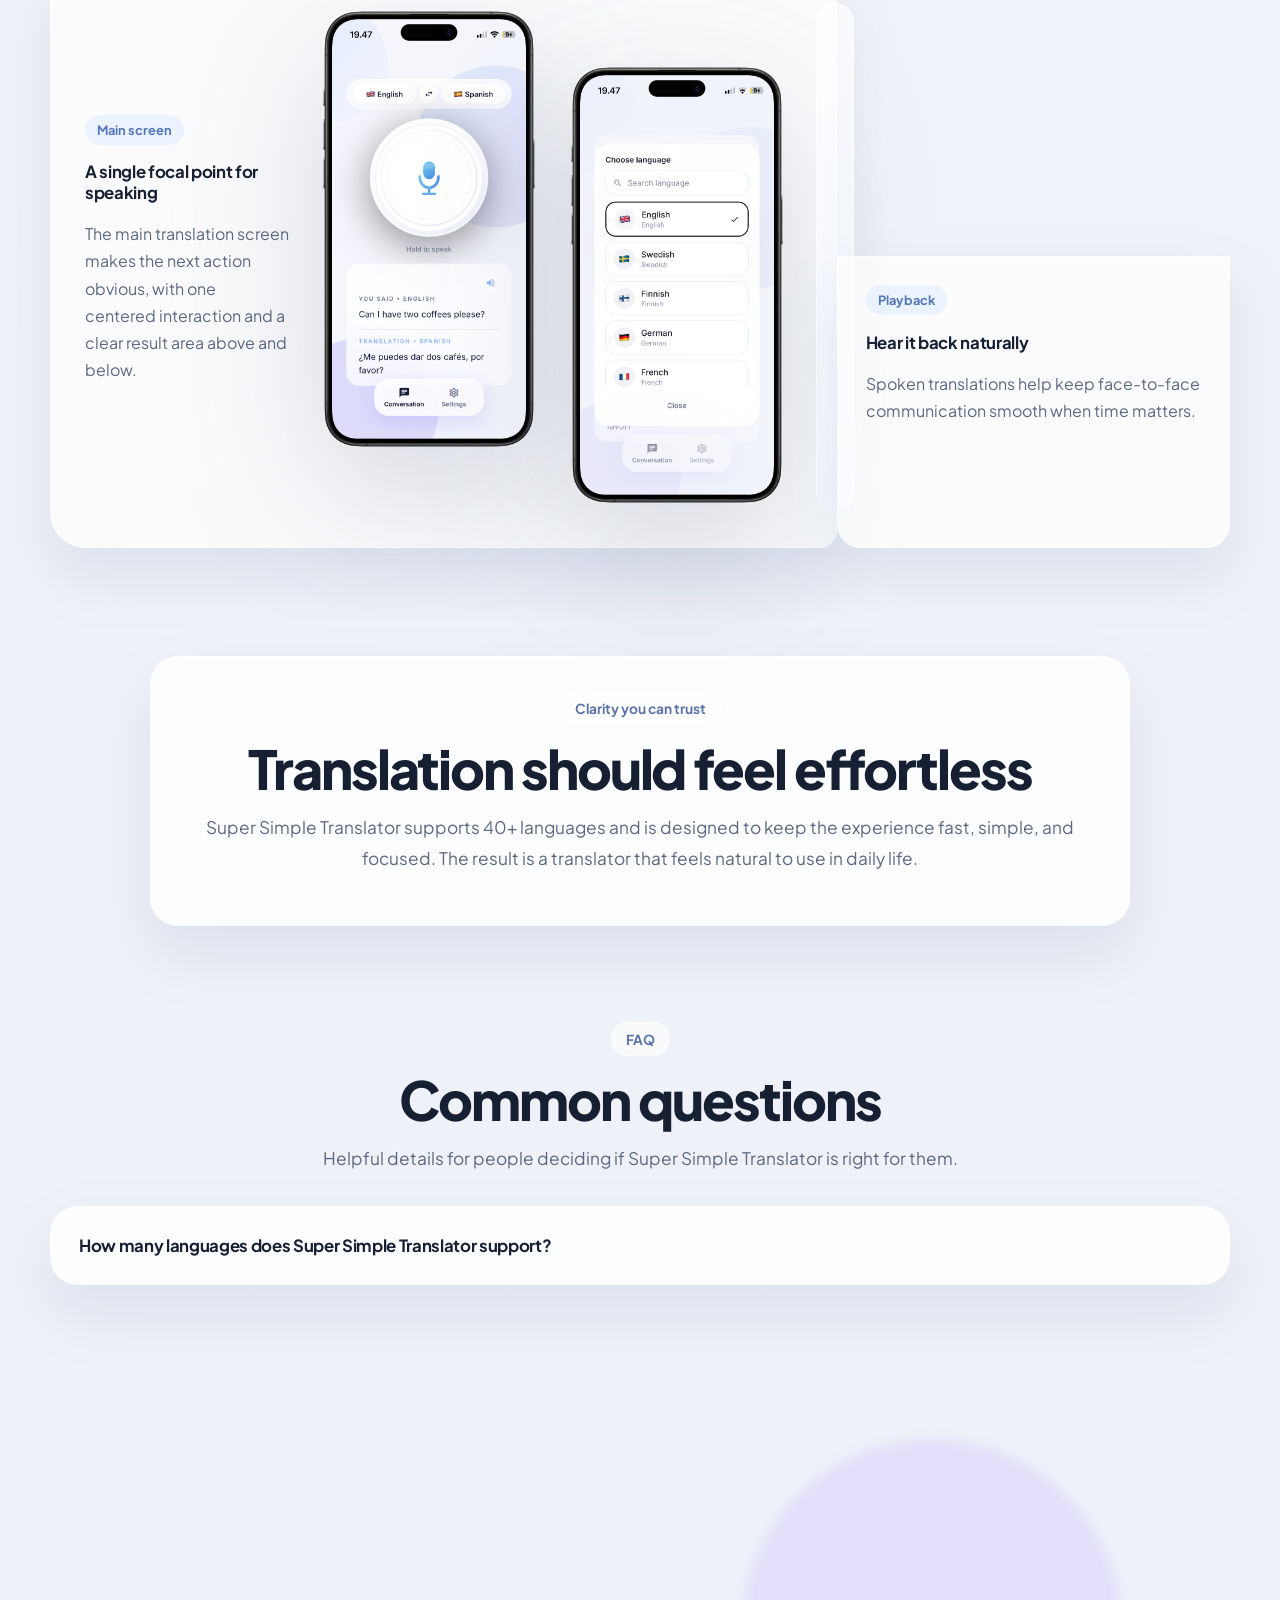
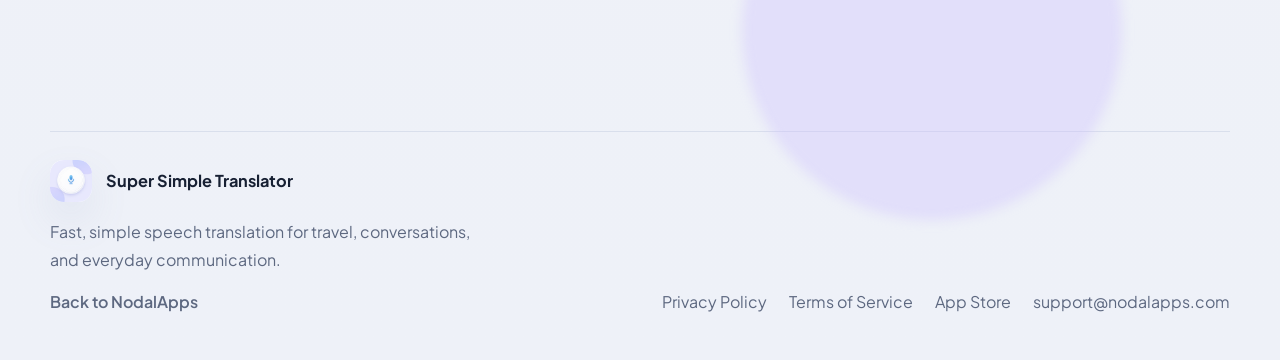
==== commit 974c54dd: "Use Apple logo in App Store buttons" ====
--- a/supersimpletranslator/index.html
+++ b/supersimpletranslator/index.html
@@ -47,8 +47,8 @@
         <div class="nav-actions">
           <a class="button button-small button-primary button-app-store" href="#download">
             <span class="app-store-icon" aria-hidden="true">
-              <svg viewBox="0 0 24 24" fill="none">
-                <path d="M8.2 18.4h7.6M10.1 14.8 6.8 9.1M13.9 14.8l3.3-5.7M9.6 6.2l4.8 8.2M8 11.2h8" stroke="currentColor" stroke-width="1.9" stroke-linecap="round" stroke-linejoin="round"/>
+              <svg viewBox="0 0 24 24" fill="currentColor">
+                <path d="M16.84 12.14c.03 2.87 2.52 3.82 2.55 3.83-.02.07-.4 1.39-1.31 2.75-.79 1.17-1.61 2.34-2.89 2.37-1.26.02-1.67-.75-3.11-.75-1.44 0-1.9.73-3.08.77-1.23.05-2.17-1.23-2.97-2.39-1.63-2.35-2.88-6.64-1.2-9.57.83-1.45 2.31-2.37 3.92-2.39 1.22-.02 2.38.82 3.11.82.73 0 2.11-1.01 3.55-.86.6.03 2.28.24 3.36 1.82-.09.06-2 1.17-1.97 3.6Zm-2.41-6.05c.66-.8 1.11-1.92.99-3.04-.95.04-2.1.63-2.78 1.43-.61.7-1.14 1.84-.99 2.92 1.06.08 2.12-.53 2.78-1.31Z"/>
               </svg>
             </span>
             <span data-i18n="cta.appStore">App Store</span>
@@ -70,8 +70,8 @@
             <div class="hero-actions" id="download">
               <a class="button button-primary button-app-store" href="https://www.apple.com/app-store/" target="_blank" rel="noreferrer">
                 <span class="app-store-icon" aria-hidden="true">
-                  <svg viewBox="0 0 24 24" fill="none">
-                    <path d="M8.2 18.4h7.6M10.1 14.8 6.8 9.1M13.9 14.8l3.3-5.7M9.6 6.2l4.8 8.2M8 11.2h8" stroke="currentColor" stroke-width="1.9" stroke-linecap="round" stroke-linejoin="round"/>
+                  <svg viewBox="0 0 24 24" fill="currentColor">
+                    <path d="M16.84 12.14c.03 2.87 2.52 3.82 2.55 3.83-.02.07-.4 1.39-1.31 2.75-.79 1.17-1.61 2.34-2.89 2.37-1.26.02-1.67-.75-3.11-.75-1.44 0-1.9.73-3.08.77-1.23.05-2.17-1.23-2.97-2.39-1.63-2.35-2.88-6.64-1.2-9.57.83-1.45 2.31-2.37 3.92-2.39 1.22-.02 2.38.82 3.11.82.73 0 2.11-1.01 3.55-.86.6.03 2.28.24 3.36 1.82-.09.06-2 1.17-1.97 3.6Zm-2.41-6.05c.66-.8 1.11-1.92.99-3.04-.95.04-2.1.63-2.78 1.43-.61.7-1.14 1.84-.99 2.92 1.06.08 2.12-.53 2.78-1.31Z"/>
                   </svg>
                 </span>
                 <span data-i18n="cta.download">Download on the App Store</span>
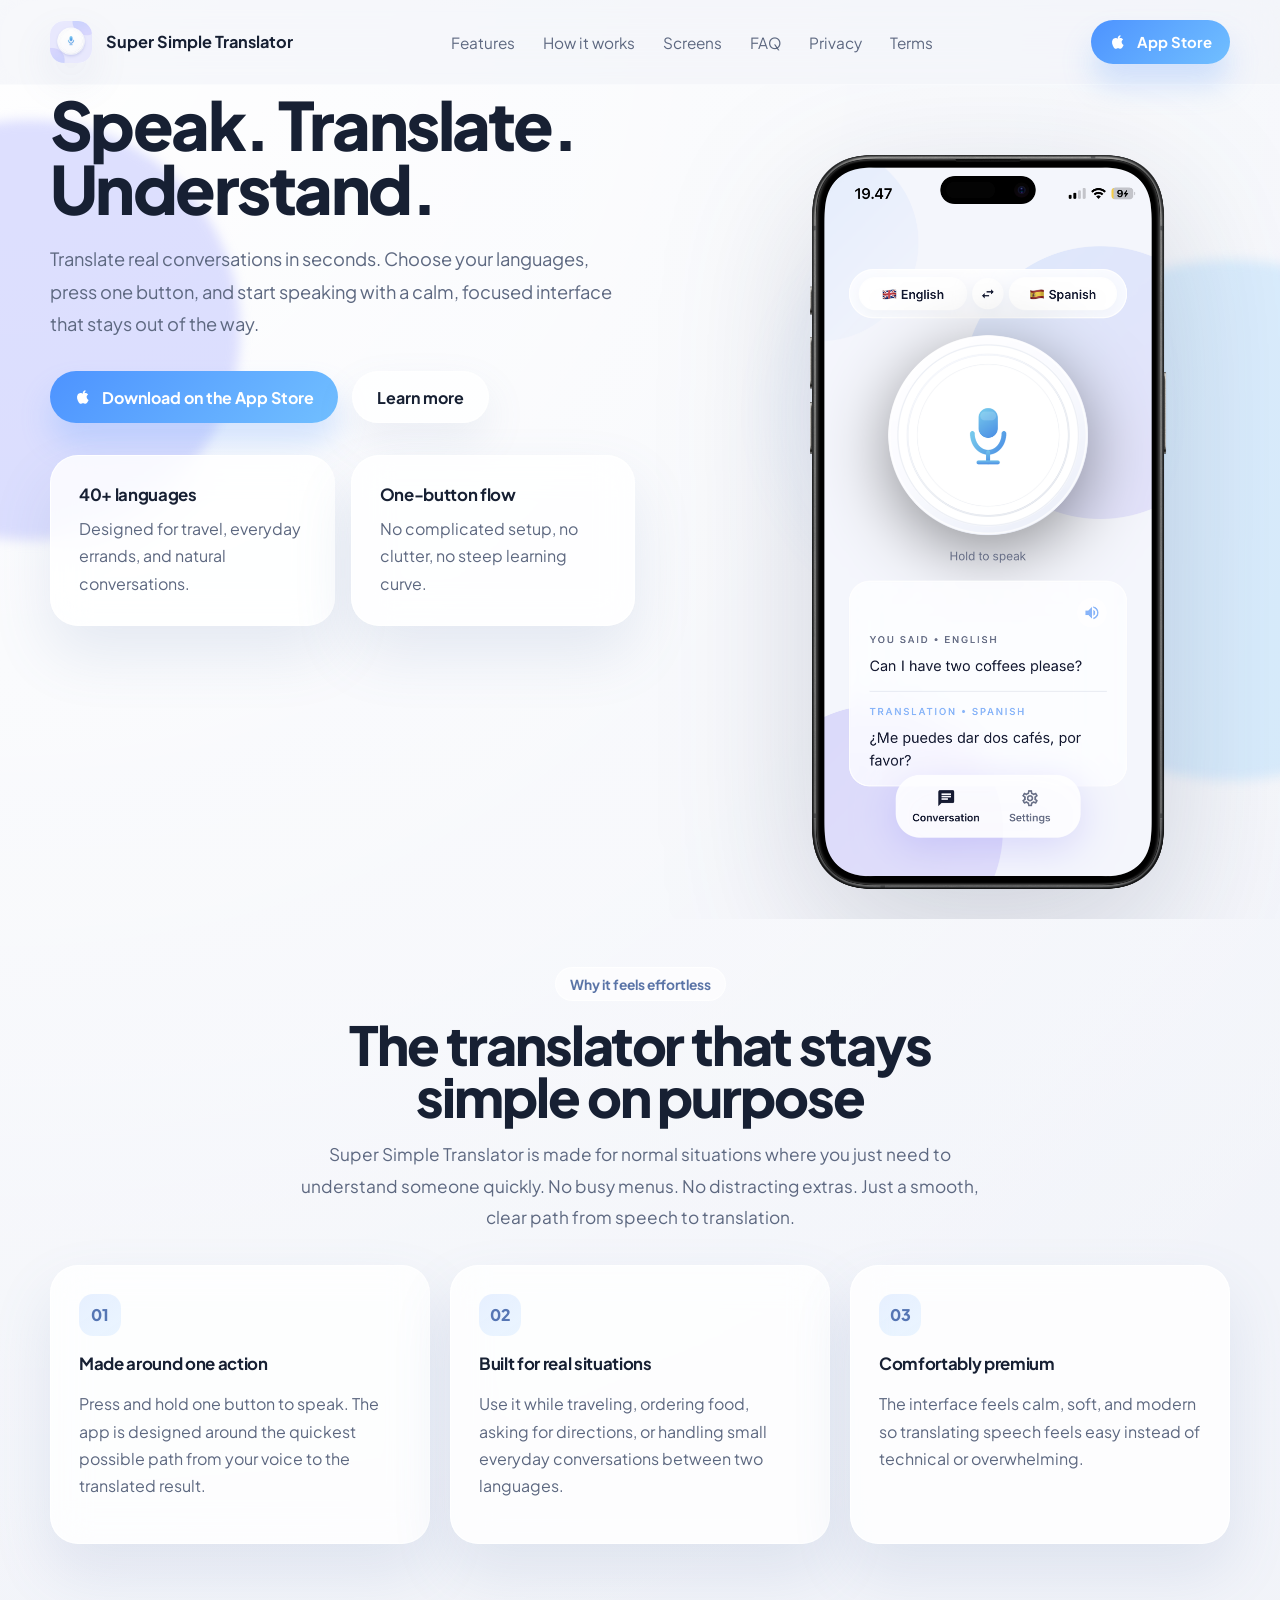
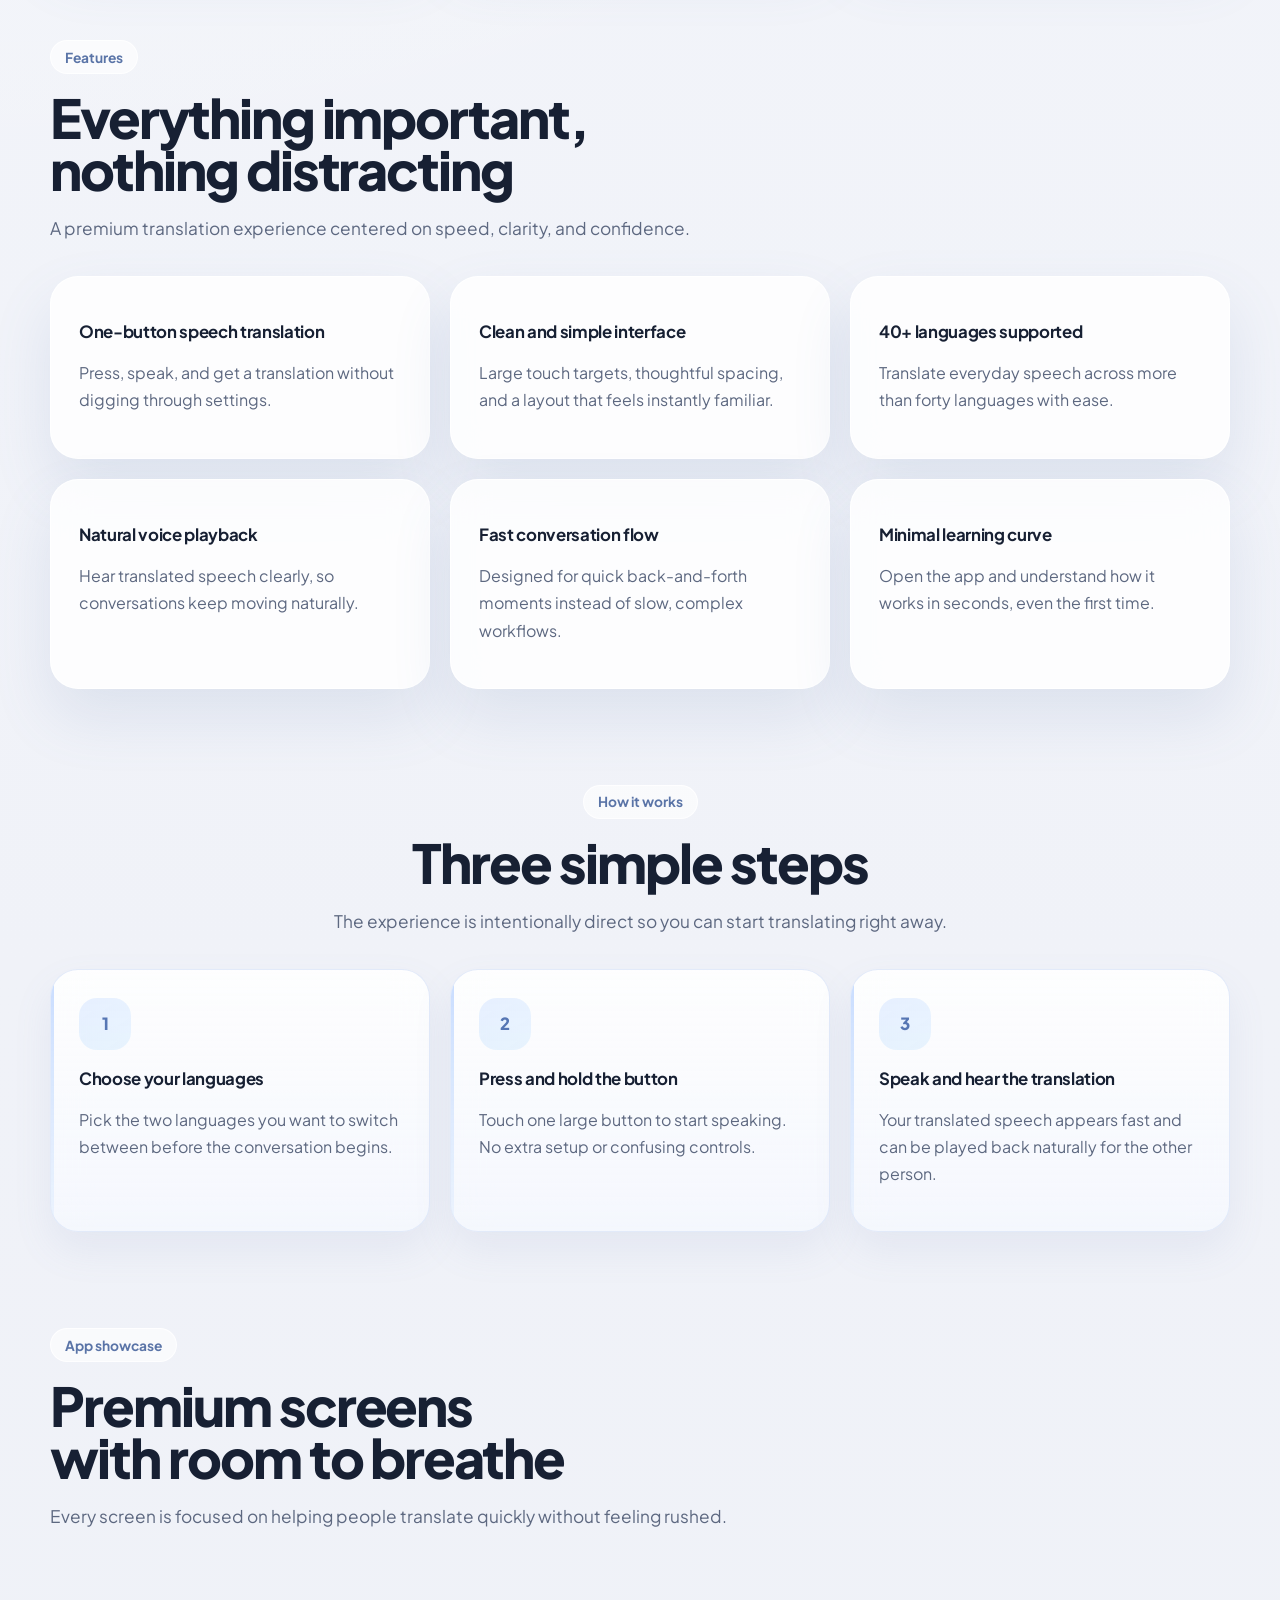
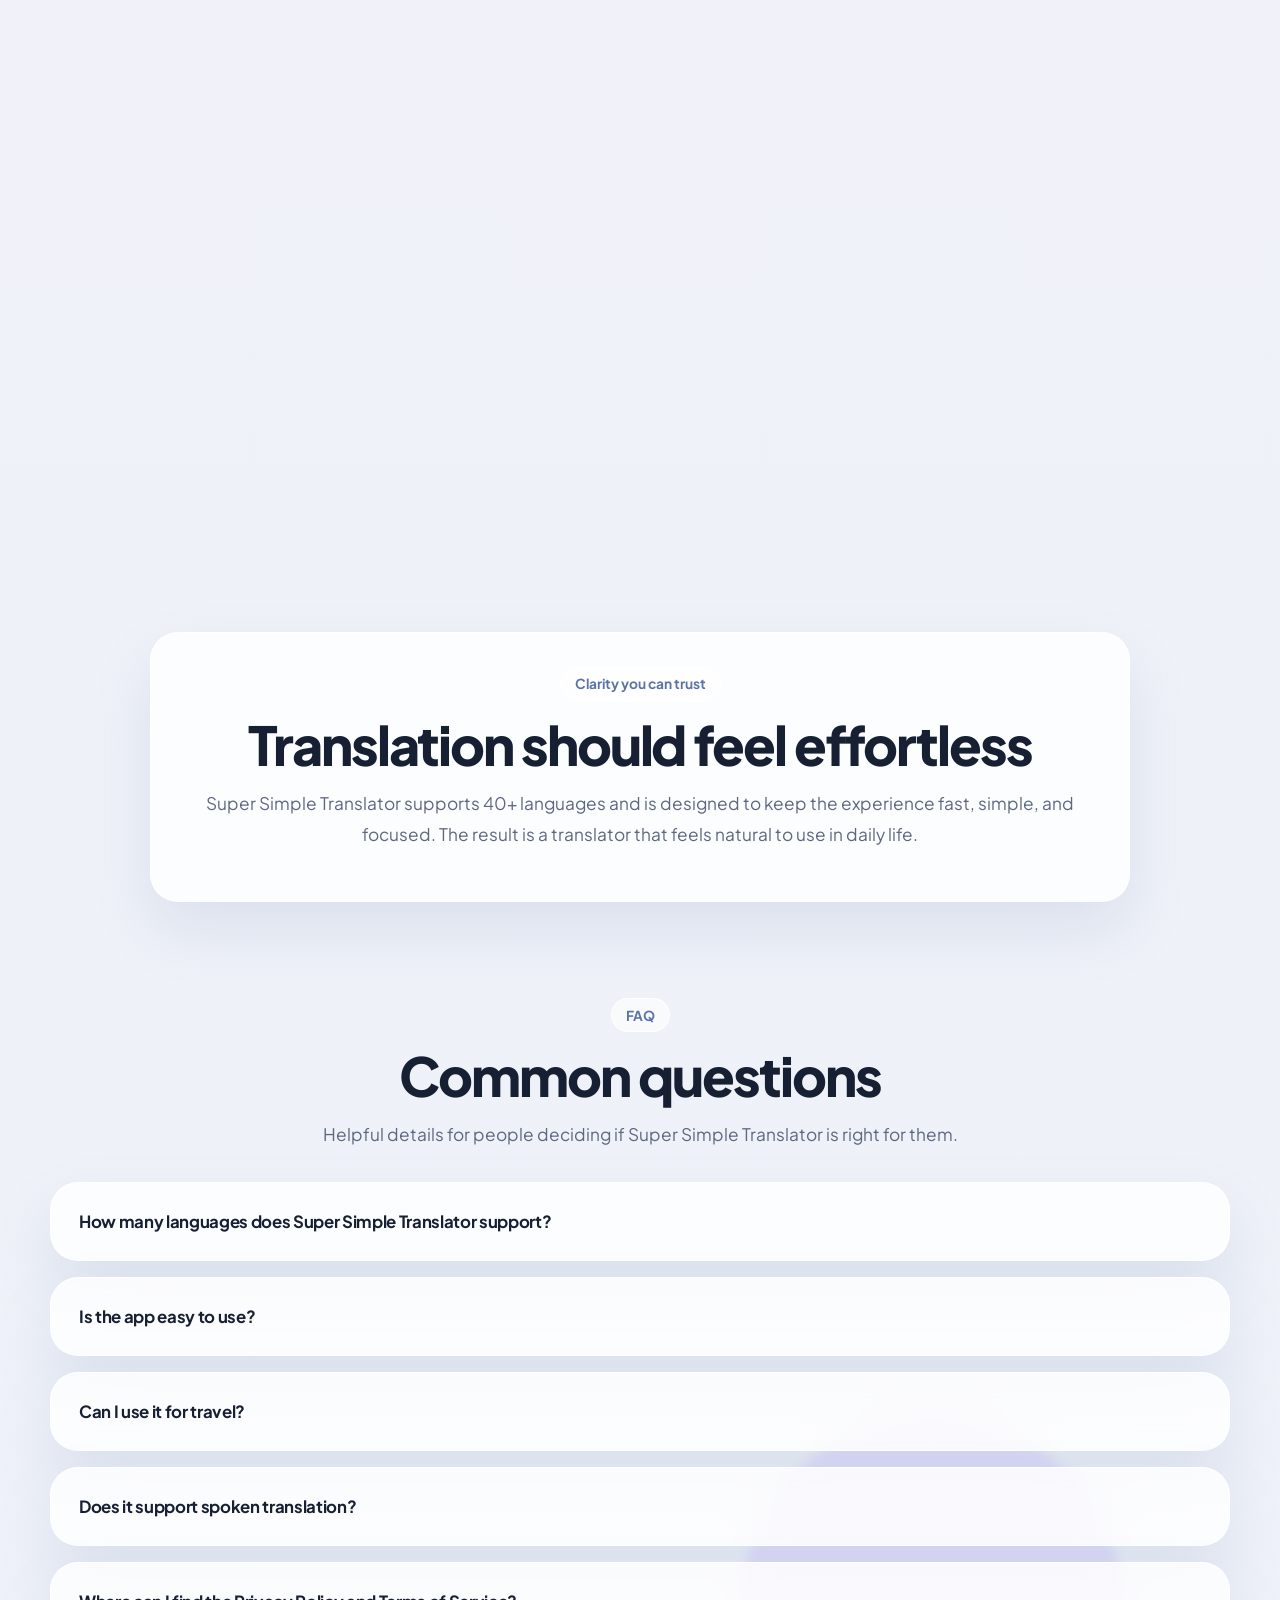
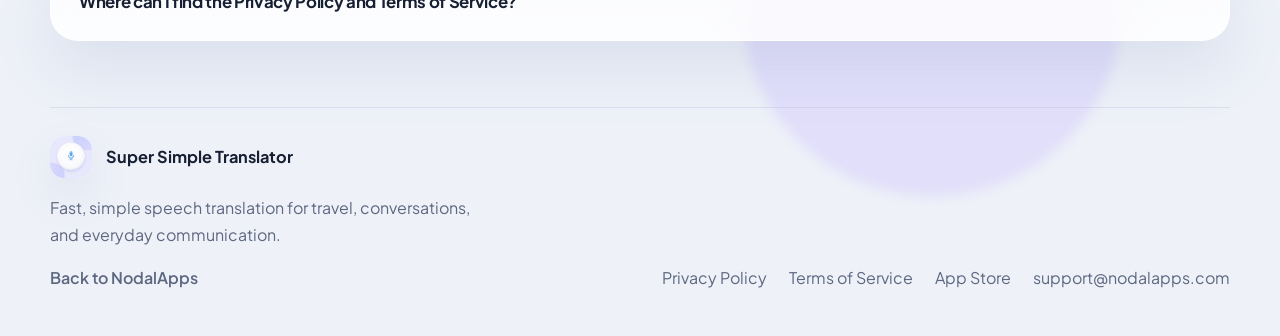
==== commit 7a1b8d6b: "Unify translator showcase panel" ====
--- a/supersimpletranslator/index.html
+++ b/supersimpletranslator/index.html
@@ -236,24 +236,19 @@
                   </div>
                 </div>
               </div>
-            </article>
-
-            <article class="showcase-card reveal showcase-side-card">
-              <span class="mini-pill" data-i18n="showcase.card1Pill">Language picker</span>
-              <h3 data-i18n="showcase.card1Title">Quick language setup</h3>
-              <p data-i18n="showcase.card1Body">Choose your pair in moments with a clean list that is easy to browse and simple to confirm.</p>
-            </article>
-
-            <article class="showcase-card reveal">
-              <span class="mini-pill" data-i18n="showcase.card2Pill">Playback</span>
-              <h3 data-i18n="showcase.card2Title">Hear it back naturally</h3>
-              <p data-i18n="showcase.card2Body">Spoken translations help keep face-to-face communication smooth when time matters.</p>
-            </article>
-
-            <article class="showcase-card reveal">
-              <span class="mini-pill" data-i18n="showcase.card3Pill">Focused UI</span>
-              <h3 data-i18n="showcase.card3Title">Distraction-free by design</h3>
-              <p data-i18n="showcase.card3Body">Soft cards, generous spacing, and minimal controls create a more relaxed experience.</p>
+              <div class="showcase-aside">
+                <div class="showcase-panel">
+                  <span class="mini-pill" data-i18n="showcase.card1Pill">Language picker</span>
+                  <h3 data-i18n="showcase.card1Title">Quick language setup</h3>
+                  <p data-i18n="showcase.card1Body">Choose your pair in moments with a clean list that is easy to browse and simple to confirm.</p>
+                </div>
+
+                <div class="showcase-panel">
+                  <span class="mini-pill" data-i18n="showcase.card2Pill">Playback</span>
+                  <h3 data-i18n="showcase.card2Title">Hear it back naturally</h3>
+                  <p data-i18n="showcase.card2Body">Spoken translations help keep face-to-face communication smooth when time matters.</p>
+                </div>
+              </div>
             </article>
           </div>
         </div>
--- a/supersimpletranslator/styles.css
+++ b/supersimpletranslator/styles.css
@@ -686,29 +686,29 @@
 .step-card {
   position: relative;
   overflow: hidden;
-  background: linear-gradient(180deg, rgba(255, 255, 255, 0.92), rgba(245, 248, 255, 0.72));
-  border: 1px solid rgba(255, 255, 255, 0.96);
+  background: linear-gradient(180deg, rgba(255, 255, 255, 0.88), rgba(246, 249, 255, 0.74));
+  border: 1px solid rgba(223, 232, 249, 0.9);
+  box-shadow: 0 18px 38px rgba(120, 140, 184, 0.1);
 }
 
 .step-card::before {
   content: "";
   position: absolute;
   inset: 0 auto 0 0;
-  width: 5px;
-  background: linear-gradient(180deg, rgba(126, 174, 255, 0.55), rgba(165, 212, 255, 0.18));
+  width: 3px;
+  background: linear-gradient(180deg, rgba(126, 174, 255, 0.42), rgba(165, 212, 255, 0.1));
 }
 
 .step-card:nth-child(2) {
-  border-radius: 34px 26px 34px 26px;
-  background: linear-gradient(180deg, rgba(255, 255, 255, 0.9), rgba(244, 247, 255, 0.68));
+  transform: translateY(10px);
 }
 
 .step-card:nth-child(3) {
-  border-radius: 26px 34px 26px 34px;
+  transform: translateY(20px);
 }
 
 .step-card h3 {
-  margin-top: 20px;
+  margin-top: 18px;
 }
 
 .step-card p {
@@ -720,10 +720,7 @@
 }
 
 .showcase-grid {
-  display: grid;
-  grid-template-columns: minmax(0, 1.5fr) minmax(320px, 0.75fr);
-  gap: 0;
-  align-items: stretch;
+  display: block;
 }
 
 .showcase-card {
@@ -735,61 +732,52 @@
 }
 
 .large-card {
-  grid-column: 1;
-  grid-row: 1 / span 2;
   display: grid;
-  grid-template-columns: minmax(0, 1fr) auto;
-  gap: 24px;
-  align-items: center;
-  padding: 34px;
-  border-top-right-radius: 18px;
-  border-bottom-right-radius: 18px;
+  grid-template-columns: minmax(220px, 0.75fr) minmax(0, 1.1fr) minmax(260px, 0.62fr);
+  gap: 30px;
+  align-items: stretch;
+  padding: 34px 34px 32px;
   position: relative;
 }
 
-.showcase-side-card {
-  margin-left: -16px;
-  padding-left: 40px;
-  border-top-left-radius: 18px;
-  border-bottom-left-radius: 18px;
-  position: relative;
-  z-index: 2;
-}
-
-.showcase-card:nth-of-type(2) {
-  border-bottom-left-radius: 24px;
-  border-bottom-right-radius: 0;
-  border-bottom: 0;
-}
-
-.showcase-card:nth-of-type(3) {
-  margin-top: -1px;
-  border-top-left-radius: 0;
-  border-top-right-radius: 0;
-  border-bottom-left-radius: 24px;
-  border-bottom-right-radius: 24px;
-  min-height: 100%;
-}
-
-.showcase-card.reveal:nth-of-type(4) {
-  display: none;
-}
-
-.large-card::after {
+.large-card::before {
   content: "";
   position: absolute;
-  top: 36px;
-  bottom: 36px;
-  right: -18px;
-  width: 38px;
-  border-radius: 22px;
-  background: linear-gradient(180deg, rgba(255, 255, 255, 0.74), rgba(243, 247, 255, 0.7));
-  box-shadow: inset 0 0 0 1px rgba(255, 255, 255, 0.58);
+  inset: 22px;
+  border-radius: calc(var(--radius-xl) - 10px);
+  background: linear-gradient(180deg, rgba(255, 255, 255, 0.3), rgba(243, 247, 255, 0.08));
+  box-shadow: inset 0 0 0 1px rgba(255, 255, 255, 0.35);
+  pointer-events: none;
+}
+
+.large-card > * {
+  position: relative;
   z-index: 1;
 }
 
 .showcase-copy p {
-  max-width: 440px;
+  max-width: 26ch;
+}
+
+.showcase-aside {
+  display: grid;
+  gap: 16px;
+  align-self: stretch;
+}
+
+.showcase-panel {
+  min-height: 0;
+  padding: 18px 8px 18px 20px;
+  border-left: 1px solid rgba(190, 205, 234, 0.55);
+}
+
+.showcase-panel + .showcase-panel {
+  padding-top: 24px;
+  border-top: 1px solid rgba(214, 224, 243, 0.65);
+}
+
+.showcase-panel p {
+  max-width: 24ch;
 }
 
 .trust-panel {
@@ -1008,33 +996,13 @@
     grid-template-columns: repeat(2, minmax(0, 1fr));
   }
 
-  .showcase-grid {
-    gap: 20px;
-  }
-
   .large-card {
-    grid-column: span 2;
-    grid-row: auto;
-    border-top-right-radius: var(--radius-xl);
-    border-bottom-right-radius: var(--radius-xl);
-  }
-
-  .large-card::after {
-    display: none;
-  }
-
-  .showcase-side-card,
-  .showcase-card:nth-of-type(2),
-  .showcase-card:nth-of-type(3) {
-    margin-left: 0;
-    margin-top: 0;
-    border-radius: var(--radius-xl);
-    border-bottom: 1px solid rgba(255, 255, 255, 0.9);
-    padding-left: 28px;
-  }
-
-  .showcase-card.reveal:nth-of-type(4) {
-    display: block;
+    gap: 24px;
+  }
+
+  .showcase-copy p,
+  .showcase-panel p {
+    max-width: none;
   }
 }
 
@@ -1121,11 +1089,8 @@
     top: 10px;
   }
 
-  .showcase-side-card {
-    margin-left: 0;
-    border-top-left-radius: var(--radius-xl);
-    border-bottom-left-radius: var(--radius-xl);
-    padding-left: 28px;
+  .showcase-aside {
+    grid-template-columns: 1fr 1fr;
   }
 
   .footer-grid {
@@ -1363,6 +1328,11 @@
     gap: 14px;
   }
 
+  .step-card:nth-child(2),
+  .step-card:nth-child(3) {
+    transform: none;
+  }
+
   .value-card,
   .step-card {
     position: relative;
@@ -1424,6 +1394,19 @@
   .step-card {
     padding-left: 76px;
     min-height: 168px;
+  }
+
+  .showcase-aside {
+    grid-template-columns: 1fr;
+    gap: 0;
+  }
+
+  .showcase-panel {
+    padding: 18px 4px 18px 16px;
+  }
+
+  .showcase-panel + .showcase-panel {
+    padding-top: 18px;
   }
 
   .step-number {
@@ -1453,10 +1436,6 @@
     margin-top: 26px;
   }
 
-  .showcase-side-card {
-    padding-left: 20px;
-  }
-
   .trust-panel {
     padding: 26px 20px;
   }
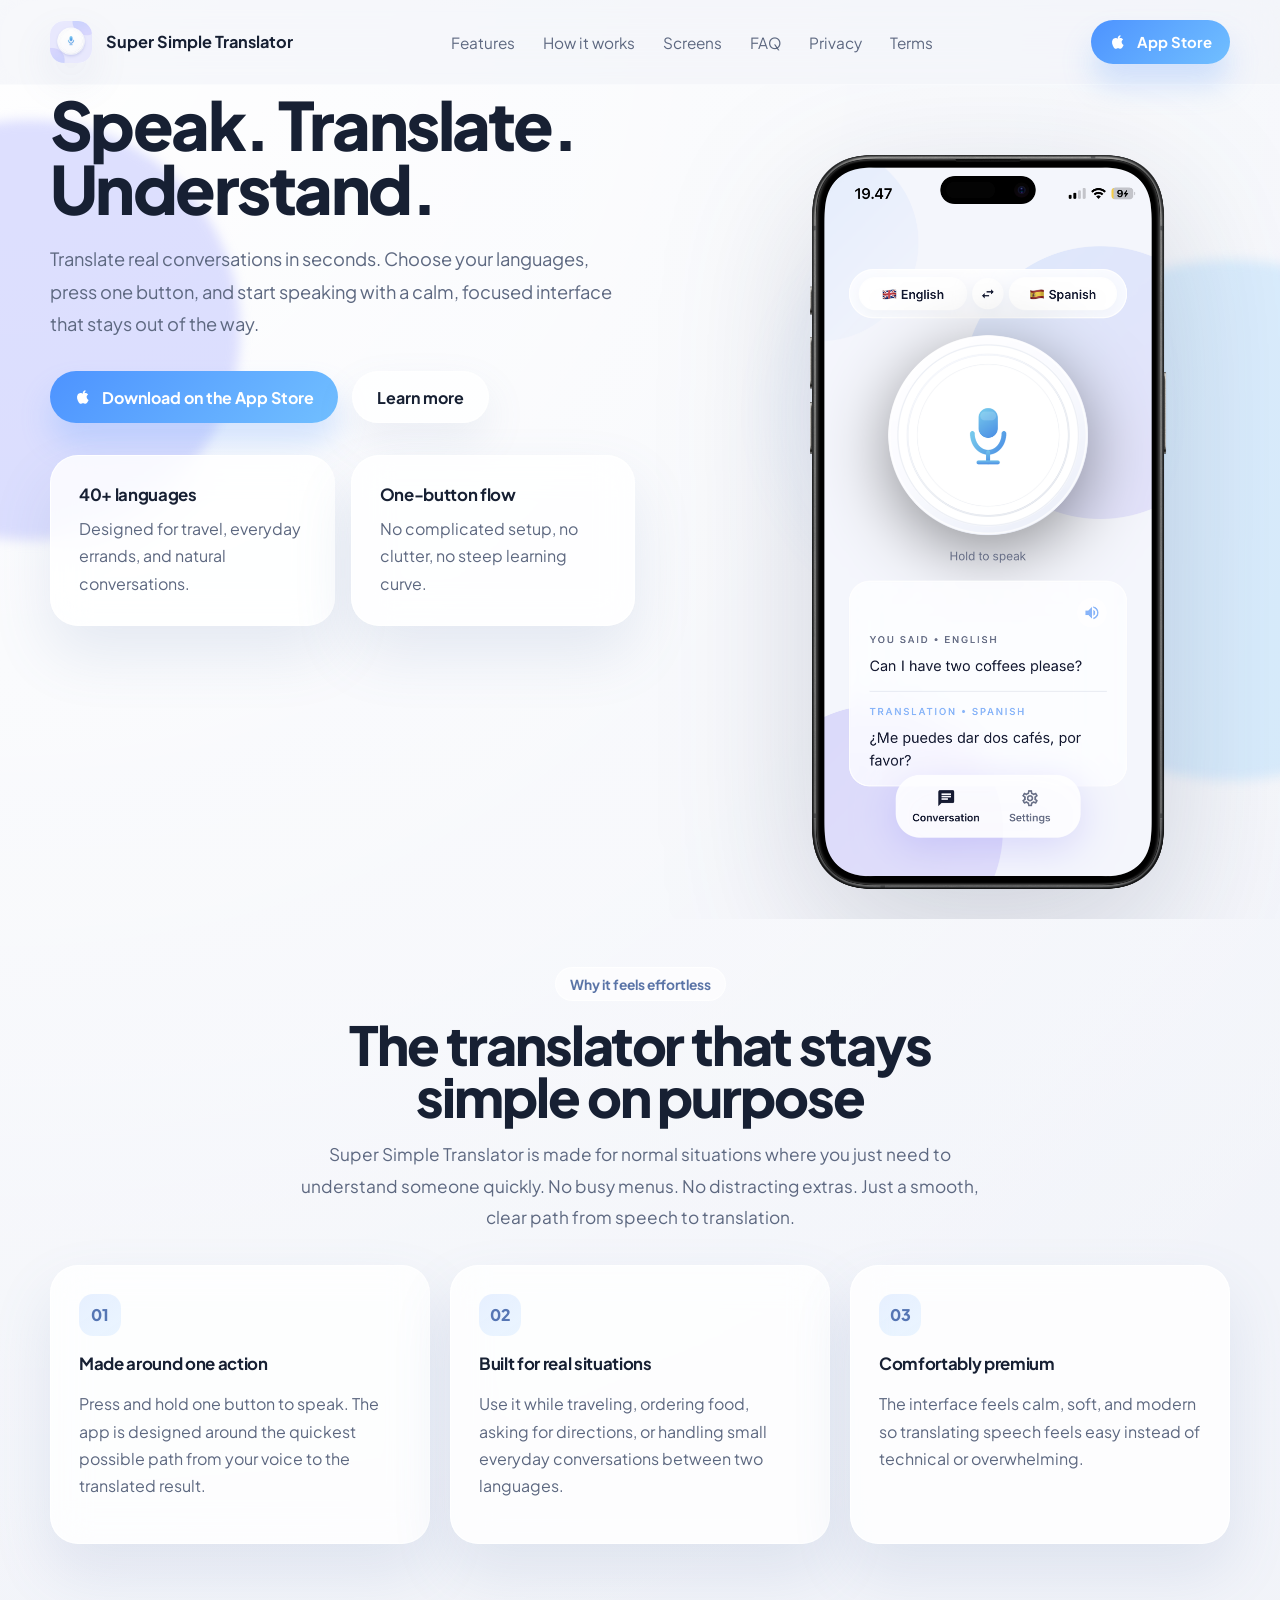
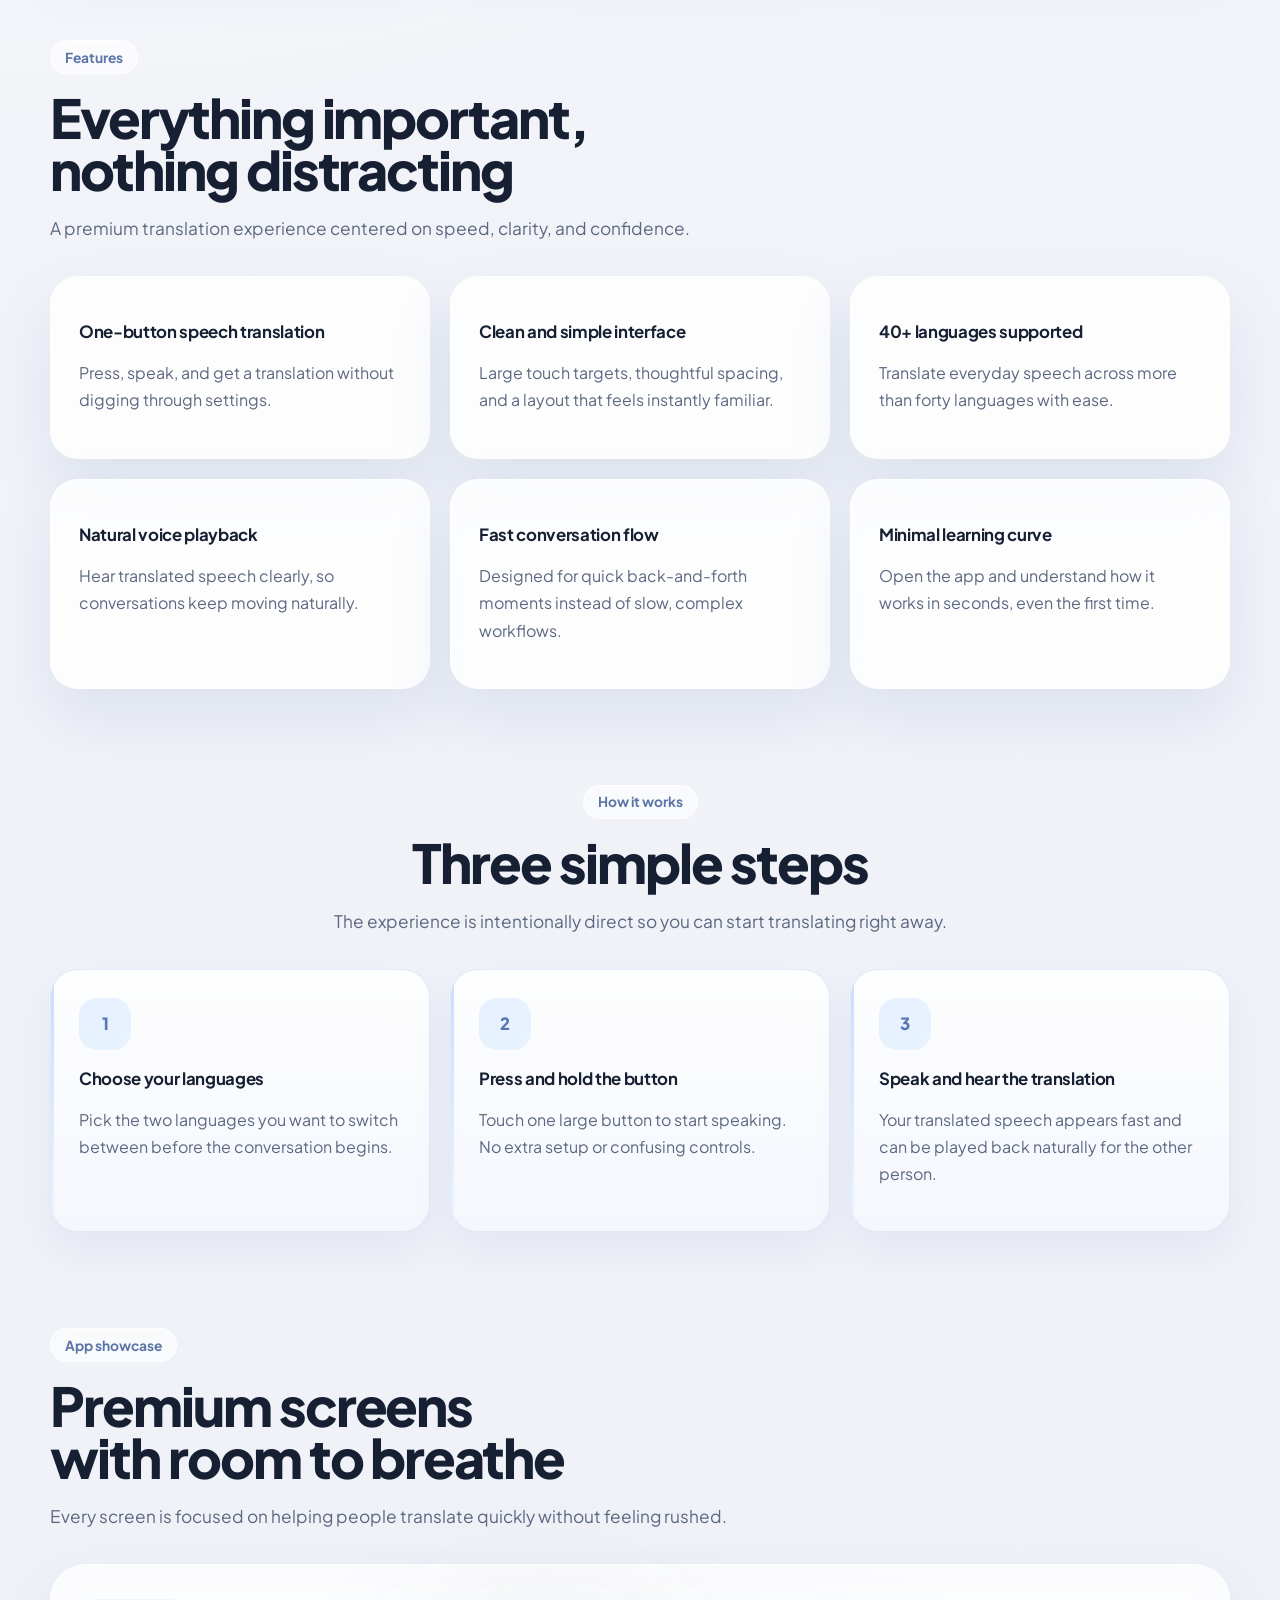
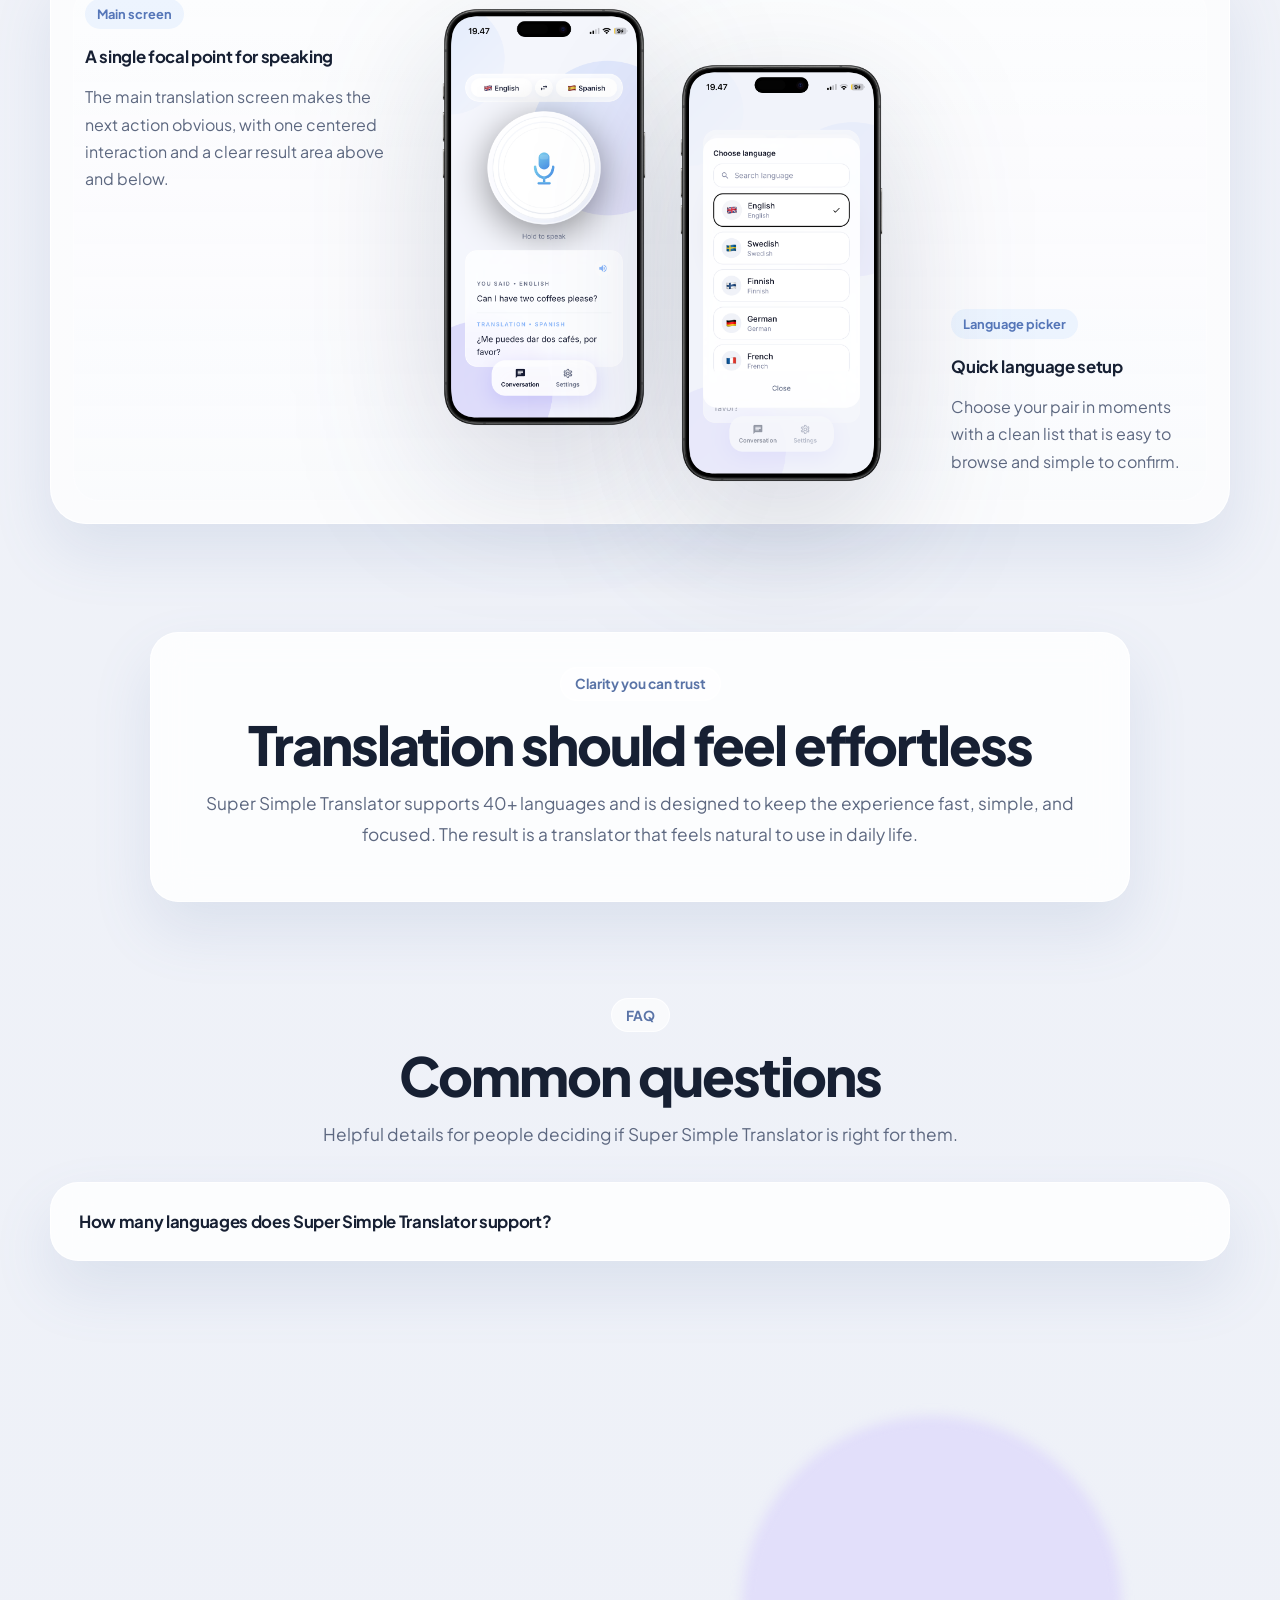
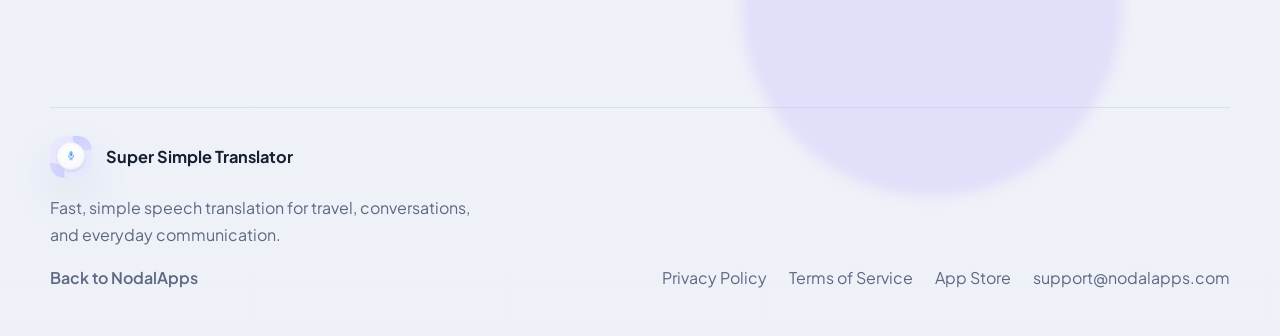
==== commit acd7cd0c: "Simplify showcase side panel" ====
--- a/supersimpletranslator/index.html
+++ b/supersimpletranslator/index.html
@@ -242,12 +242,6 @@
                   <h3 data-i18n="showcase.card1Title">Quick language setup</h3>
                   <p data-i18n="showcase.card1Body">Choose your pair in moments with a clean list that is easy to browse and simple to confirm.</p>
                 </div>
-
-                <div class="showcase-panel">
-                  <span class="mini-pill" data-i18n="showcase.card2Pill">Playback</span>
-                  <h3 data-i18n="showcase.card2Title">Hear it back naturally</h3>
-                  <p data-i18n="showcase.card2Body">Spoken translations help keep face-to-face communication smooth when time matters.</p>
-                </div>
               </div>
             </article>
           </div>
--- a/supersimpletranslator/styles.css
+++ b/supersimpletranslator/styles.css
@@ -760,20 +760,14 @@
 }
 
 .showcase-aside {
-  display: grid;
-  gap: 16px;
+  display: flex;
+  align-items: flex-end;
   align-self: stretch;
 }
 
 .showcase-panel {
   min-height: 0;
-  padding: 18px 8px 18px 20px;
-  border-left: 1px solid rgba(190, 205, 234, 0.55);
-}
-
-.showcase-panel + .showcase-panel {
-  padding-top: 24px;
-  border-top: 1px solid rgba(214, 224, 243, 0.65);
+  padding: 18px 8px 0 20px;
 }
 
 .showcase-panel p {
@@ -1090,7 +1084,7 @@
   }
 
   .showcase-aside {
-    grid-template-columns: 1fr 1fr;
+    display: block;
   }
 
   .footer-grid {
@@ -1397,16 +1391,11 @@
   }
 
   .showcase-aside {
-    grid-template-columns: 1fr;
-    gap: 0;
+    display: block;
   }
 
   .showcase-panel {
-    padding: 18px 4px 18px 16px;
-  }
-
-  .showcase-panel + .showcase-panel {
-    padding-top: 18px;
+    padding: 18px 4px 0 16px;
   }
 
   .step-number {
